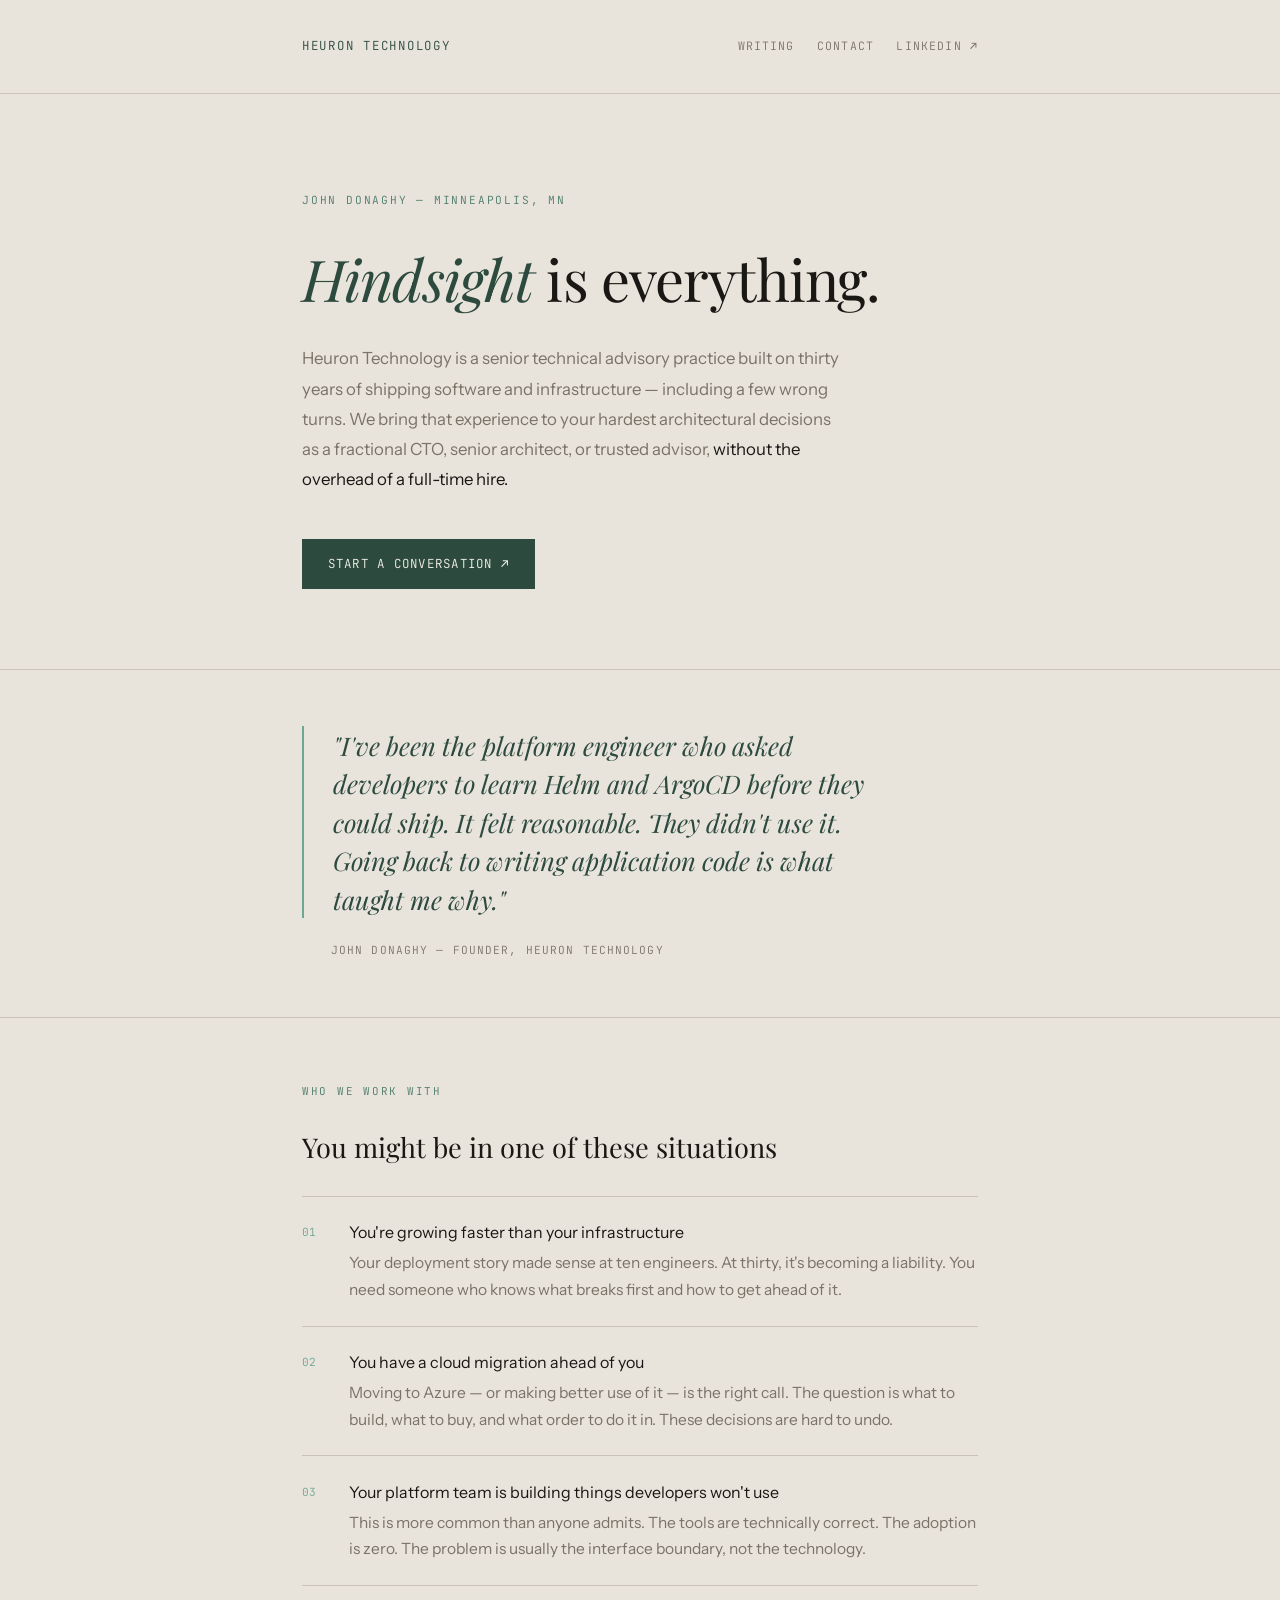
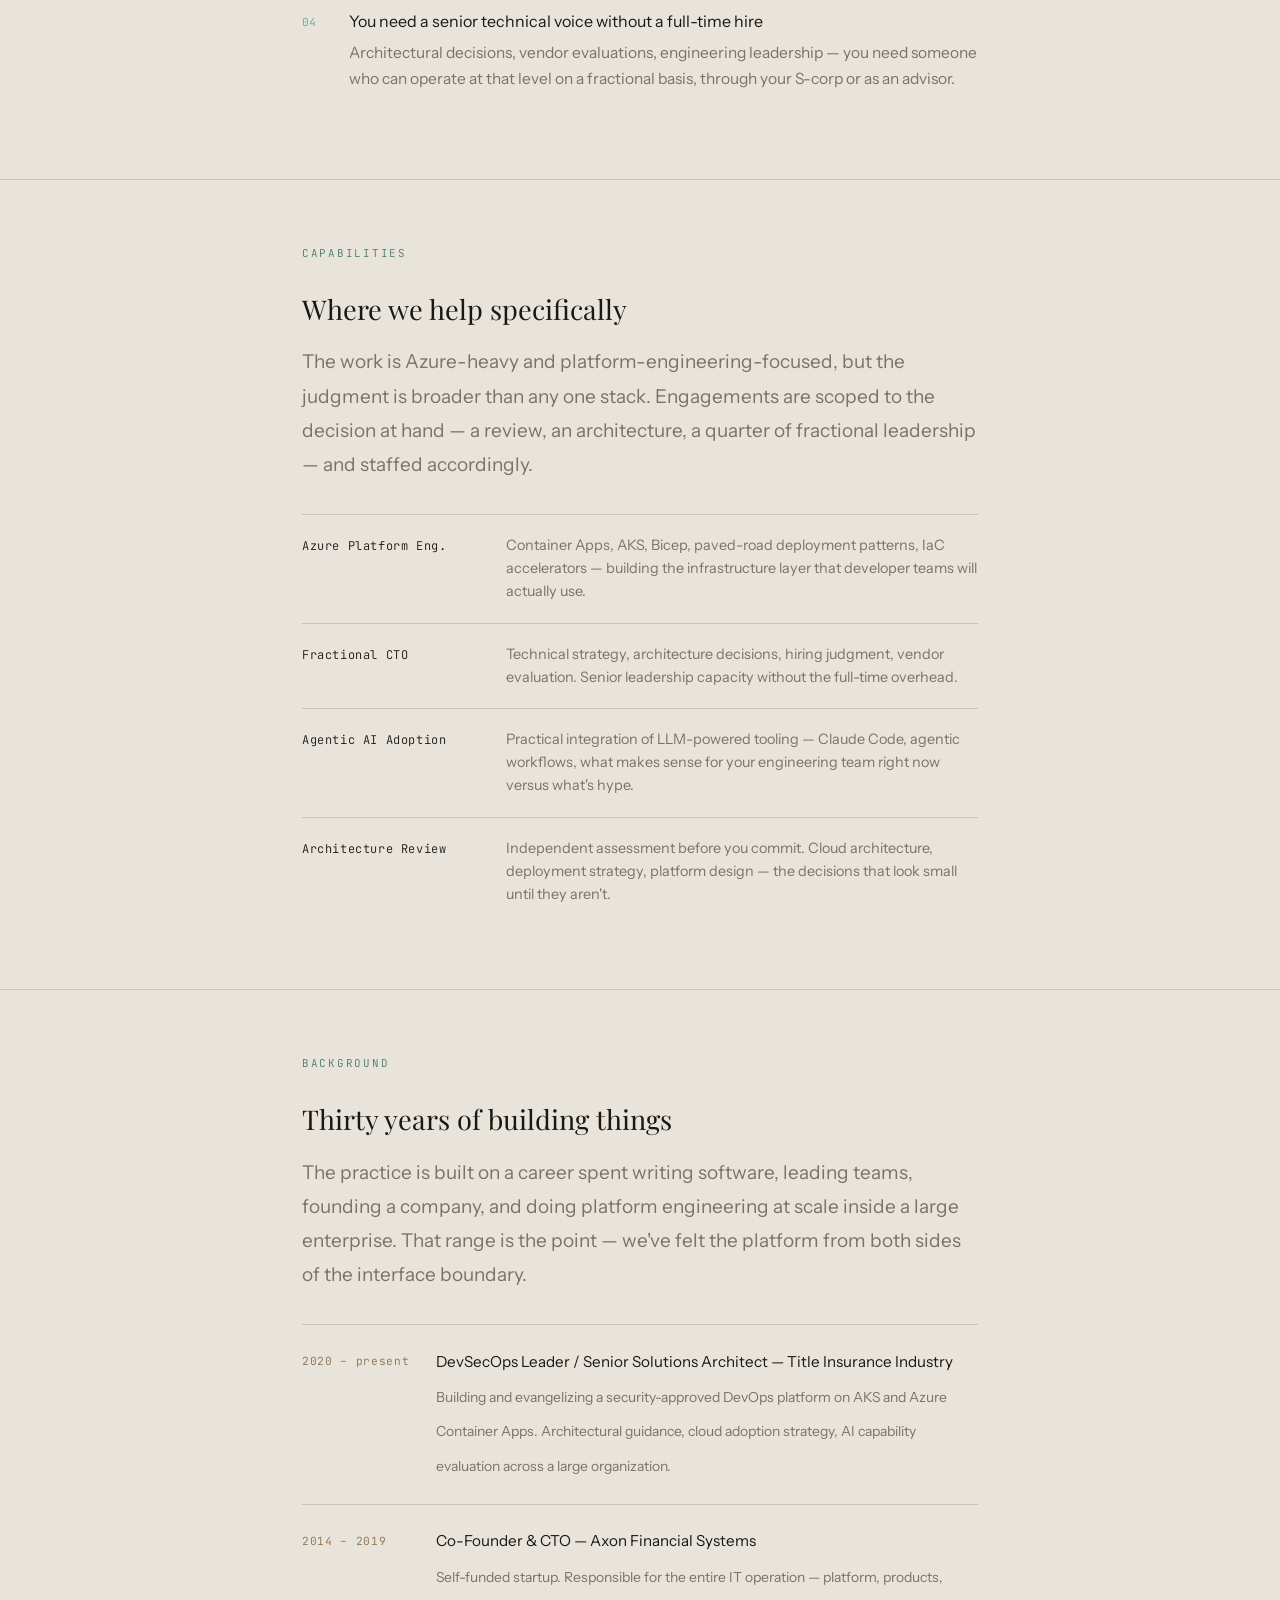
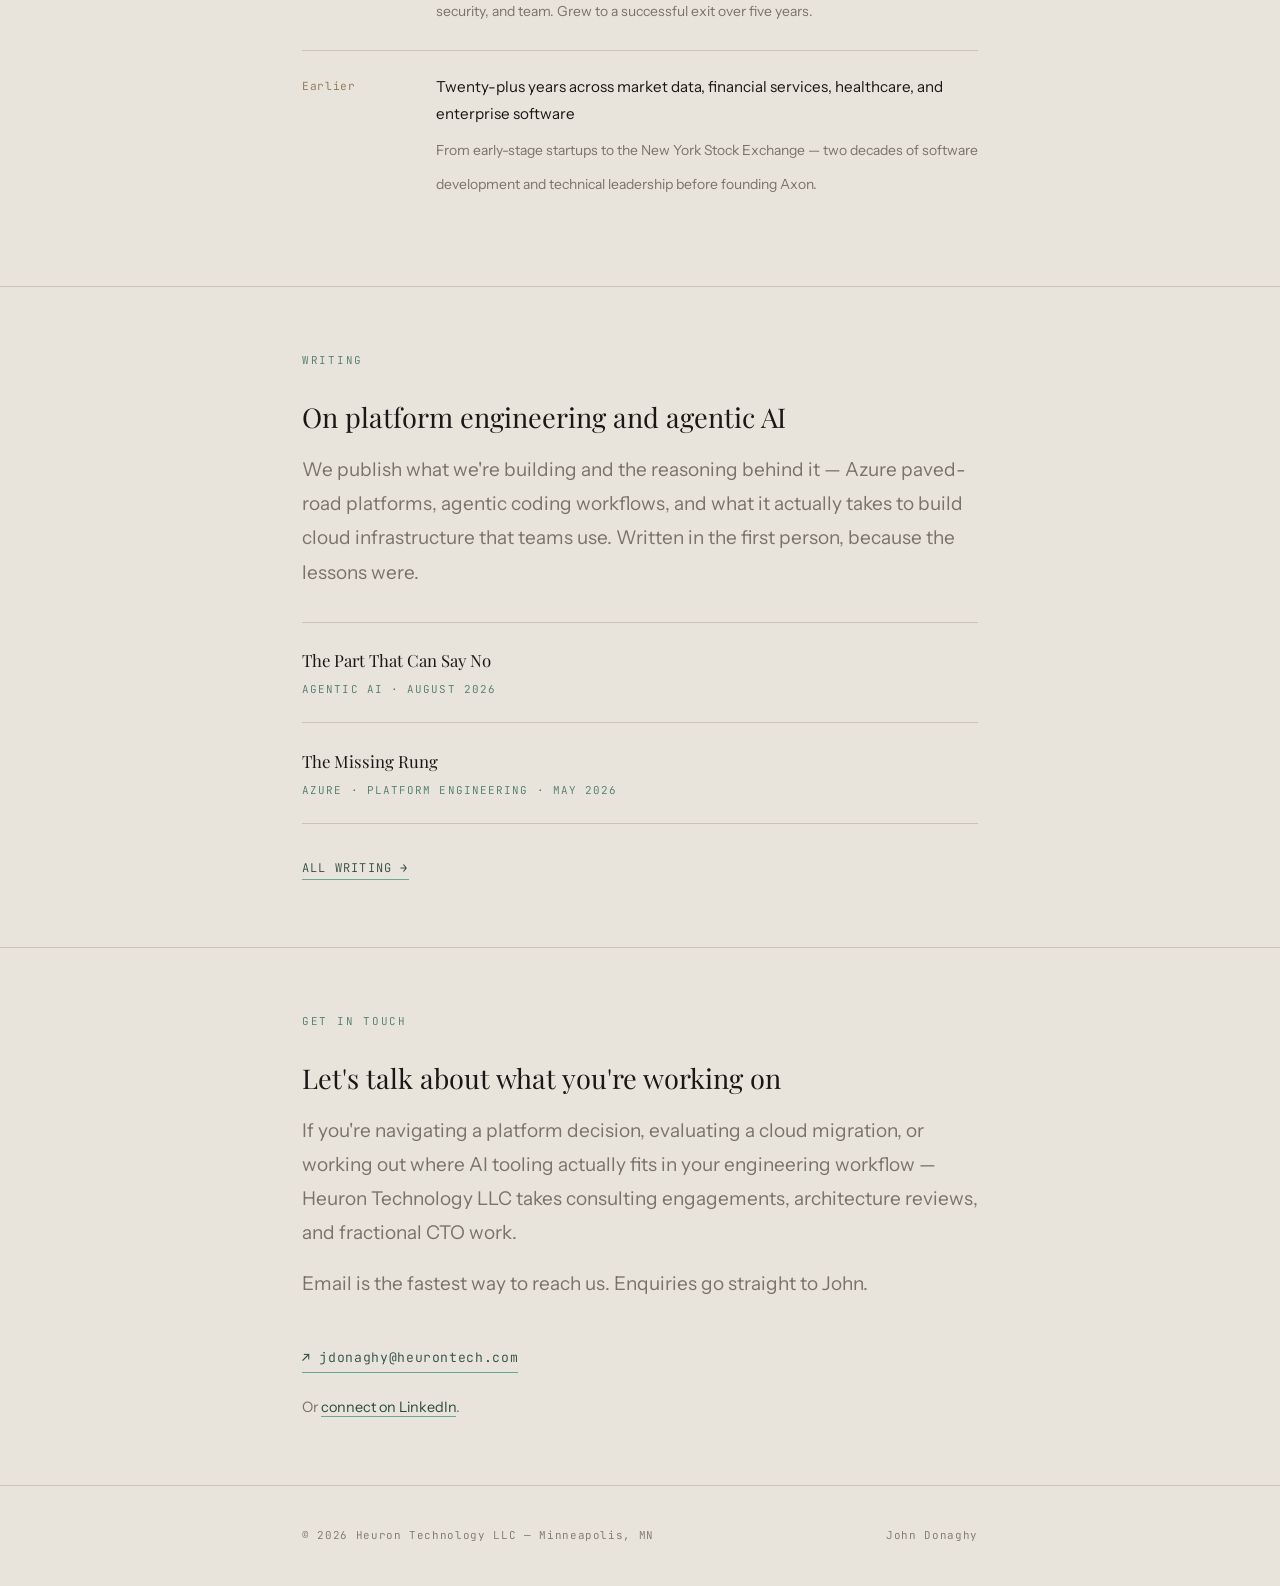
==== index.html @ e3e9dd26 "Add 'The Missing Rung' — local copy of the Techne post, canonical upstream Resolves the title confus" ====
<!DOCTYPE html>
<html lang="en">
<head>
  <meta charset="UTF-8" />
  <meta name="viewport" content="width=device-width, initial-scale=1.0" />
  <title>Heuron Technology — John Donaghy</title>
  <meta name="description" content="Senior technology advisor and fractional CTO for engineering organizations at inflection points. Azure, cloud platform engineering, agentic AI." />
  <link rel="preconnect" href="https://fonts.googleapis.com" />
  <link rel="preconnect" href="https://fonts.gstatic.com" crossorigin />
  <link href="https://fonts.googleapis.com/css2?family=Playfair+Display:ital,wght@0,400;0,500;1,400&family=Instrument+Sans:ital,wght@0,300;0,400;1,300&family=JetBrains+Mono:wght@300;400&display=swap" rel="stylesheet" />

  <style>
    *, *::before, *::after { box-sizing: border-box; margin: 0; padding: 0; }

    :root {
      --bg:         #e8e3db;
      --surface:    #dfd9d0;
      --border:     #c9c3b8;
      --text:       #1a1814;
      --muted:      #7a7368;
      --accent:     #2d4a3e;
      --accent-mid: #4a7a68;
      --accent-lit: #6ba892;
      --warm:       #8b6f4e;
    }

    html { scroll-behavior: smooth; }

    body {
      background: var(--bg);
      color: var(--text);
      font-family: 'Instrument Sans', sans-serif;
      font-weight: 300;
      font-size: 19px;
      line-height: 1.8;
      -webkit-font-smoothing: antialiased;
    }

    .container {
      max-width: 740px;
      margin: 0 auto;
      padding: 0 2rem;
    }

    /* ── Nav ── */
    nav {
      padding: 2.2rem 0;
      opacity: 0;
      animation: fade-in 0.5s ease forwards;
    }

    nav .container {
      display: flex;
      align-items: center;
      justify-content: space-between;
      gap: 1rem;
    }

    .wordmark {
      font-family: 'JetBrains Mono', monospace;
      font-weight: 300;
      font-size: 0.78rem;
      letter-spacing: 0.14em;
      text-transform: uppercase;
      color: var(--accent);
    }

    .nav-link {
      font-family: 'JetBrains Mono', monospace;
      font-size: 0.72rem;
      letter-spacing: 0.1em;
      text-transform: uppercase;
      color: var(--muted);
      text-decoration: none;
      transition: color 0.2s;
    }
    .nav-link:hover { color: var(--text); }

    /* ── Hero ── */
    .hero {
      padding: 6rem 0 5rem;
      border-top: 1px solid var(--border);
      opacity: 0;
      animation: fade-in 0.6s 0.1s ease forwards;
    }

    .hero-eyebrow {
      font-family: 'JetBrains Mono', monospace;
      font-size: 0.7rem;
      letter-spacing: 0.16em;
      text-transform: uppercase;
      color: var(--accent-mid);
      margin-bottom: 2.2rem;
    }

    h1 {
      font-family: 'Playfair Display', serif;
      font-size: clamp(2.4rem, 5.5vw, 3.6rem);
      font-weight: 400;
      line-height: 1.15;
      letter-spacing: -0.015em;
      color: var(--text);
      margin-bottom: 2rem;
      max-width: 620px;
    }

    h1 em {
      font-style: italic;
      color: var(--accent);
    }

    .hero-body {
      font-size: 1.05rem;
      color: var(--muted);
      max-width: 540px;
      line-height: 1.8;
      margin-bottom: 2.8rem;
    }

    .hero-body strong {
      color: var(--text);
      font-weight: 400;
    }

    .cta-link {
      display: inline-flex;
      align-items: center;
      gap: 0.5rem;
      background: var(--accent);
      color: #f5f2ed;
      text-decoration: none;
      font-family: 'JetBrains Mono', monospace;
      font-size: 0.78rem;
      letter-spacing: 0.1em;
      text-transform: uppercase;
      padding: 0.85rem 1.6rem;
      transition: background 0.2s;
    }
    .cta-link:hover { background: var(--accent-mid); }

    /* ── Pull quote ── */
    .pull-quote {
      margin: 0;
      padding: 3.5rem 0;
      border-top: 1px solid var(--border);
      border-bottom: 1px solid var(--border);
      opacity: 0;
      animation: fade-in 0.6s 0.25s ease forwards;
    }

    .pull-quote blockquote {
      font-family: 'Playfair Display', serif;
      font-style: italic;
      font-size: clamp(1.2rem, 2.8vw, 1.6rem);
      line-height: 1.5;
      color: var(--accent);
      max-width: 600px;
      position: relative;
      padding-left: 1.8rem;
      border-left: 2px solid var(--accent-lit);
    }

    .quote-cite {
      font-family: 'JetBrains Mono', monospace;
      font-size: 0.7rem;
      letter-spacing: 0.1em;
      text-transform: uppercase;
      color: var(--muted);
      margin-top: 1.4rem;
      padding-left: 1.8rem;
    }

    /* ── Sections ── */
    section {
      padding: 4rem 0;
      border-bottom: 1px solid var(--border);
      opacity: 0;
      animation: fade-in 0.6s ease forwards;
    }

    section:nth-of-type(1) { animation-delay: 0.35s; }
    section:nth-of-type(2) { animation-delay: 0.5s; }
    section:nth-of-type(3) { animation-delay: 0.65s; }
    section:nth-of-type(4) { animation-delay: 0.8s; }

    .section-label {
      font-family: 'JetBrains Mono', monospace;
      font-size: 0.68rem;
      letter-spacing: 0.16em;
      text-transform: uppercase;
      color: var(--accent-mid);
      margin-bottom: 1.8rem;
    }

    h2 {
      font-family: 'Playfair Display', serif;
      font-size: 1.7rem;
      font-weight: 400;
      color: var(--text);
      margin-bottom: 1.2rem;
      line-height: 1.25;
    }

    p { color: var(--muted); margin-bottom: 1rem; }
    p:last-child { margin-bottom: 0; }
    p strong { color: var(--text); font-weight: 400; }

    /* ── Situations ── */
    .situations {
      margin-top: 2rem;
      display: flex;
      flex-direction: column;
    }

    .situation {
      display: grid;
      grid-template-columns: 28px 1fr;
      gap: 1.2rem;
      padding: 1.4rem 0;
      border-top: 1px solid var(--border);
      align-items: start;
    }

    .situation-num {
      font-family: 'JetBrains Mono', monospace;
      font-size: 0.7rem;
      color: var(--accent-lit);
      padding-top: 0.2rem;
    }

    .situation-text {
      font-size: 0.97rem;
      color: var(--muted);
      line-height: 1.7;
    }

    .situation-text strong {
      display: block;
      font-size: 1rem;
      font-weight: 400;
      color: var(--text);
      margin-bottom: 0.25rem;
    }

    /* ── Expertise ── */
    .expertise-list {
      margin-top: 2rem;
      display: flex;
      flex-direction: column;
    }

    .expertise-item {
      display: grid;
      grid-template-columns: 180px 1fr;
      gap: 1.5rem;
      padding: 1.2rem 0;
      border-top: 1px solid var(--border);
      align-items: baseline;
    }

    .expertise-name {
      font-family: 'JetBrains Mono', monospace;
      font-size: 0.75rem;
      letter-spacing: 0.05em;
      color: var(--text);
    }

    .expertise-desc {
      font-size: 0.9rem;
      color: var(--muted);
      line-height: 1.6;
    }

    /* ── Background ── */
    .timeline {
      margin-top: 2rem;
      display: flex;
      flex-direction: column;
    }

    .timeline-item {
      display: grid;
      grid-template-columns: 110px 1fr;
      gap: 1.5rem;
      padding: 1.4rem 0;
      border-top: 1px solid var(--border);
      align-items: start;
    }

    .timeline-year {
      font-family: 'JetBrains Mono', monospace;
      font-size: 0.7rem;
      letter-spacing: 0.06em;
      color: var(--warm);
      padding-top: 0.2rem;
    }

    .timeline-content strong {
      display: block;
      font-size: 0.95rem;
      font-weight: 400;
      color: var(--text);
      margin-bottom: 0.25rem;
    }

    .timeline-content span {
      font-size: 0.87rem;
      color: var(--muted);
      line-height: 1.6;
    }

    /* ── Writing ── */
    .writing-item {
      display: block;
      padding: 1.4rem 0;
      border-top: 1px solid var(--border);
      text-decoration: none;
      transition: opacity 0.2s;
    }
    .writing-item:last-child { border-bottom: 1px solid var(--border); }
    .writing-item:hover { opacity: 0.65; }

    .writing-title {
      font-family: 'Playfair Display', serif;
      font-size: 1.05rem;
      color: var(--text);
      margin-bottom: 0.3rem;
    }

    .writing-meta {
      font-family: 'JetBrains Mono', monospace;
      font-size: 0.68rem;
      letter-spacing: 0.1em;
      text-transform: uppercase;
      color: var(--accent-mid);
    }

    /* ── Contact ── */
    .contact-link {
      display: inline-flex;
      align-items: center;
      gap: 0.5rem;
      color: var(--accent);
      text-decoration: none;
      font-family: 'JetBrains Mono', monospace;
      font-size: 0.82rem;
      letter-spacing: 0.05em;
      border-bottom: 1px solid var(--accent-lit);
      padding-bottom: 0.15rem;
      margin-top: 1.8rem;
      transition: color 0.2s, border-color 0.2s;
    }
    .contact-link:hover { color: var(--text); border-color: var(--text); }

    /* ── Footer ── */
    footer {
      padding: 2.5rem 0;
      opacity: 0;
      animation: fade-in 0.6s 1s ease forwards;
    }

    footer .container {
      display: flex;
      justify-content: space-between;
      flex-wrap: wrap;
      gap: 0.5rem;
    }

    .footer-copy {
      font-family: 'JetBrains Mono', monospace;
      font-size: 0.68rem;
      letter-spacing: 0.06em;
      color: var(--muted);
    }

    /* ── Animation ── */
    @keyframes fade-in {
      from { opacity: 0; transform: translateY(12px); }
      to   { opacity: 1; transform: translateY(0); }
    }

    /* ── Responsive ── */
    @media (max-width: 560px) {
      .expertise-item { grid-template-columns: 1fr; gap: 0.4rem; }
      .timeline-item  { grid-template-columns: 1fr; gap: 0.3rem; }
      .situation      { grid-template-columns: 1fr; }
      .situation-num  { display: none; }
    }
  </style>
</head>
<body>

  <nav>
    <div class="container">
      <span class="wordmark">Heuron Technology</span>
      <span style="display:flex; gap:1.4rem;">
        <a class="nav-link" href="/blog/">Writing</a>
        <a class="nav-link" href="#contact">Contact</a>
        <a class="nav-link" href="https://www.linkedin.com/in/johnfdonaghy/" target="_blank" rel="noopener">LinkedIn ↗</a>
      </span>
    </div>
  </nav>

  <div class="hero">
    <div class="container">
      <p class="hero-eyebrow">John Donaghy — Minneapolis, MN</p>
      <h1><em>Hindsight</em> is everything.</h1>
      <p class="hero-body">Heuron Technology is a senior technical advisory practice built on thirty years of shipping software and infrastructure — including a few wrong turns. We bring that experience to your hardest architectural decisions as a fractional CTO, senior architect, or trusted advisor, <strong>without the overhead of a full-time hire.</strong></p>
      <a class="cta-link" href="mailto:jdonaghy@heurontech.com">Start a conversation ↗</a>
    </div>
  </div>

  <div class="pull-quote">
    <div class="container">
      <blockquote>
        "I've been the platform engineer who asked developers to learn Helm and ArgoCD before they could ship. It felt reasonable. They didn't use it. Going back to writing application code is what taught me why."
      </blockquote>
      <p class="quote-cite">John Donaghy — Founder, Heuron Technology</p>
    </div>
  </div>

  <section>
    <div class="container">
      <p class="section-label">Who we work with</p>
      <h2>You might be in one of these situations</h2>

      <div class="situations">
        <div class="situation">
          <span class="situation-num">01</span>
          <div class="situation-text">
            <strong>You're growing faster than your infrastructure</strong>
            Your deployment story made sense at ten engineers. At thirty, it's becoming a liability. You need someone who knows what breaks first and how to get ahead of it.
          </div>
        </div>
        <div class="situation">
          <span class="situation-num">02</span>
          <div class="situation-text">
            <strong>You have a cloud migration ahead of you</strong>
            Moving to Azure — or making better use of it — is the right call. The question is what to build, what to buy, and what order to do it in. These decisions are hard to undo.
          </div>
        </div>
        <div class="situation">
          <span class="situation-num">03</span>
          <div class="situation-text">
            <strong>Your platform team is building things developers won't use</strong>
            This is more common than anyone admits. The tools are technically correct. The adoption is zero. The problem is usually the interface boundary, not the technology.
          </div>
        </div>
        <div class="situation">
          <span class="situation-num">04</span>
          <div class="situation-text">
            <strong>You need a senior technical voice without a full-time hire</strong>
            Architectural decisions, vendor evaluations, engineering leadership — you need someone who can operate at that level on a fractional basis, through your S-corp or as an advisor.
          </div>
        </div>
      </div>
    </div>
  </section>

  <section>
    <div class="container">
      <p class="section-label">Capabilities</p>
      <h2>Where we help specifically</h2>
      <p>The work is Azure-heavy and platform-engineering-focused, but the judgment is broader than any one stack. Engagements are scoped to the decision at hand — a review, an architecture, a quarter of fractional leadership — and staffed accordingly.</p>

      <div class="expertise-list">
        <div class="expertise-item">
          <span class="expertise-name">Azure Platform Eng.</span>
          <span class="expertise-desc">Container Apps, AKS, Bicep, paved-road deployment patterns, IaC accelerators — building the infrastructure layer that developer teams will actually use.</span>
        </div>
        <div class="expertise-item">
          <span class="expertise-name">Fractional CTO</span>
          <span class="expertise-desc">Technical strategy, architecture decisions, hiring judgment, vendor evaluation. Senior leadership capacity without the full-time overhead.</span>
        </div>
        <div class="expertise-item">
          <span class="expertise-name">Agentic AI Adoption</span>
          <span class="expertise-desc">Practical integration of LLM-powered tooling — Claude Code, agentic workflows, what makes sense for your engineering team right now versus what's hype.</span>
        </div>
        <div class="expertise-item">
          <span class="expertise-name">Architecture Review</span>
          <span class="expertise-desc">Independent assessment before you commit. Cloud architecture, deployment strategy, platform design — the decisions that look small until they aren't.</span>
        </div>
      </div>
    </div>
  </section>

  <section>
    <div class="container">
      <p class="section-label">Background</p>
      <h2>Thirty years of building things</h2>
      <p>The practice is built on a career spent writing software, leading teams, founding a company, and doing platform engineering at scale inside a large enterprise. That range is the point — we've felt the platform from both sides of the interface boundary.</p>

      <div class="timeline">
        <div class="timeline-item">
          <span class="timeline-year">2020 – present</span>
          <div class="timeline-content">
            <strong>DevSecOps Leader / Senior Solutions Architect — Title Insurance Industry</strong>
            <span>Building and evangelizing a security-approved DevOps platform on AKS and Azure Container Apps. Architectural guidance, cloud adoption strategy, AI capability evaluation across a large organization.</span>
          </div>
        </div>
        <div class="timeline-item">
          <span class="timeline-year">2014 – 2019</span>
          <div class="timeline-content">
            <strong>Co-Founder &amp; CTO — Axon Financial Systems</strong>
            <span>Self-funded startup. Responsible for the entire IT operation — platform, products, security, and team. Grew to a successful exit over five years.</span>
          </div>
        </div>
        <div class="timeline-item">
          <span class="timeline-year">Earlier</span>
          <div class="timeline-content">
            <strong>Twenty-plus years across market data, financial services, healthcare, and enterprise software</strong>
            <span>From early-stage startups to the New York Stock Exchange — two decades of software development and technical leadership before founding Axon.</span>
          </div>
        </div>
      </div>
    </div>
  </section>

  <section>
    <div class="container">
      <p class="section-label">Writing</p>
      <h2>On platform engineering and agentic AI</h2>
      <p>We publish what we're building and the reasoning behind it — Azure paved-road platforms, agentic coding workflows, and what it actually takes to build cloud infrastructure that teams use. Written in the first person, because the lessons were.</p>

      <div style="margin-top: 2rem;">
        <a class="writing-item" href="/blog/the-part-that-can-say-no/">
          <div class="writing-title">The Part That Can Say No</div>
          <div class="writing-meta">Agentic AI · August 2026</div>
        </a>
        <a class="writing-item" href="/blog/the-missing-rung/">
          <div class="writing-title">The Missing Rung</div>
          <div class="writing-meta">Azure · Platform Engineering · May 2026</div>
        </a>
      </div>
      <p style="margin-top: 1.6rem;"><a href="/blog/" style="font-family: 'JetBrains Mono', monospace; font-size: 0.75rem; letter-spacing: 0.1em; text-transform: uppercase; color: var(--accent); text-decoration: none; border-bottom: 1px solid var(--accent-lit); padding-bottom: 0.15rem;">All writing →</a></p>
    </div>
  </section>

  <section id="contact">
    <div class="container">
      <p class="section-label">Get in touch</p>
      <h2>Let's talk about what you're working on</h2>
      <p>If you're navigating a platform decision, evaluating a cloud migration, or working out where AI tooling actually fits in your engineering workflow — Heuron Technology LLC takes consulting engagements, architecture reviews, and fractional CTO work.</p>
      <p>Email is the fastest way to reach us. Enquiries go straight to John.</p>
      <a class="contact-link" href="mailto:jdonaghy@heurontech.com">↗ jdonaghy@heurontech.com</a>
      <p style="margin-top: 1.4rem; font-size: 0.9rem;">Or <a href="https://www.linkedin.com/in/johnfdonaghy/" target="_blank" rel="noopener" style="color: var(--accent); text-decoration: none; border-bottom: 1px solid var(--accent-lit);">connect on LinkedIn</a>.</p>
    </div>
  </section>

  <footer>
    <div class="container">
      <span class="footer-copy">© 2026 Heuron Technology LLC — Minneapolis, MN</span>
      <span class="footer-copy">John Donaghy</span>
    </div>
  </footer>

</body>
</html>
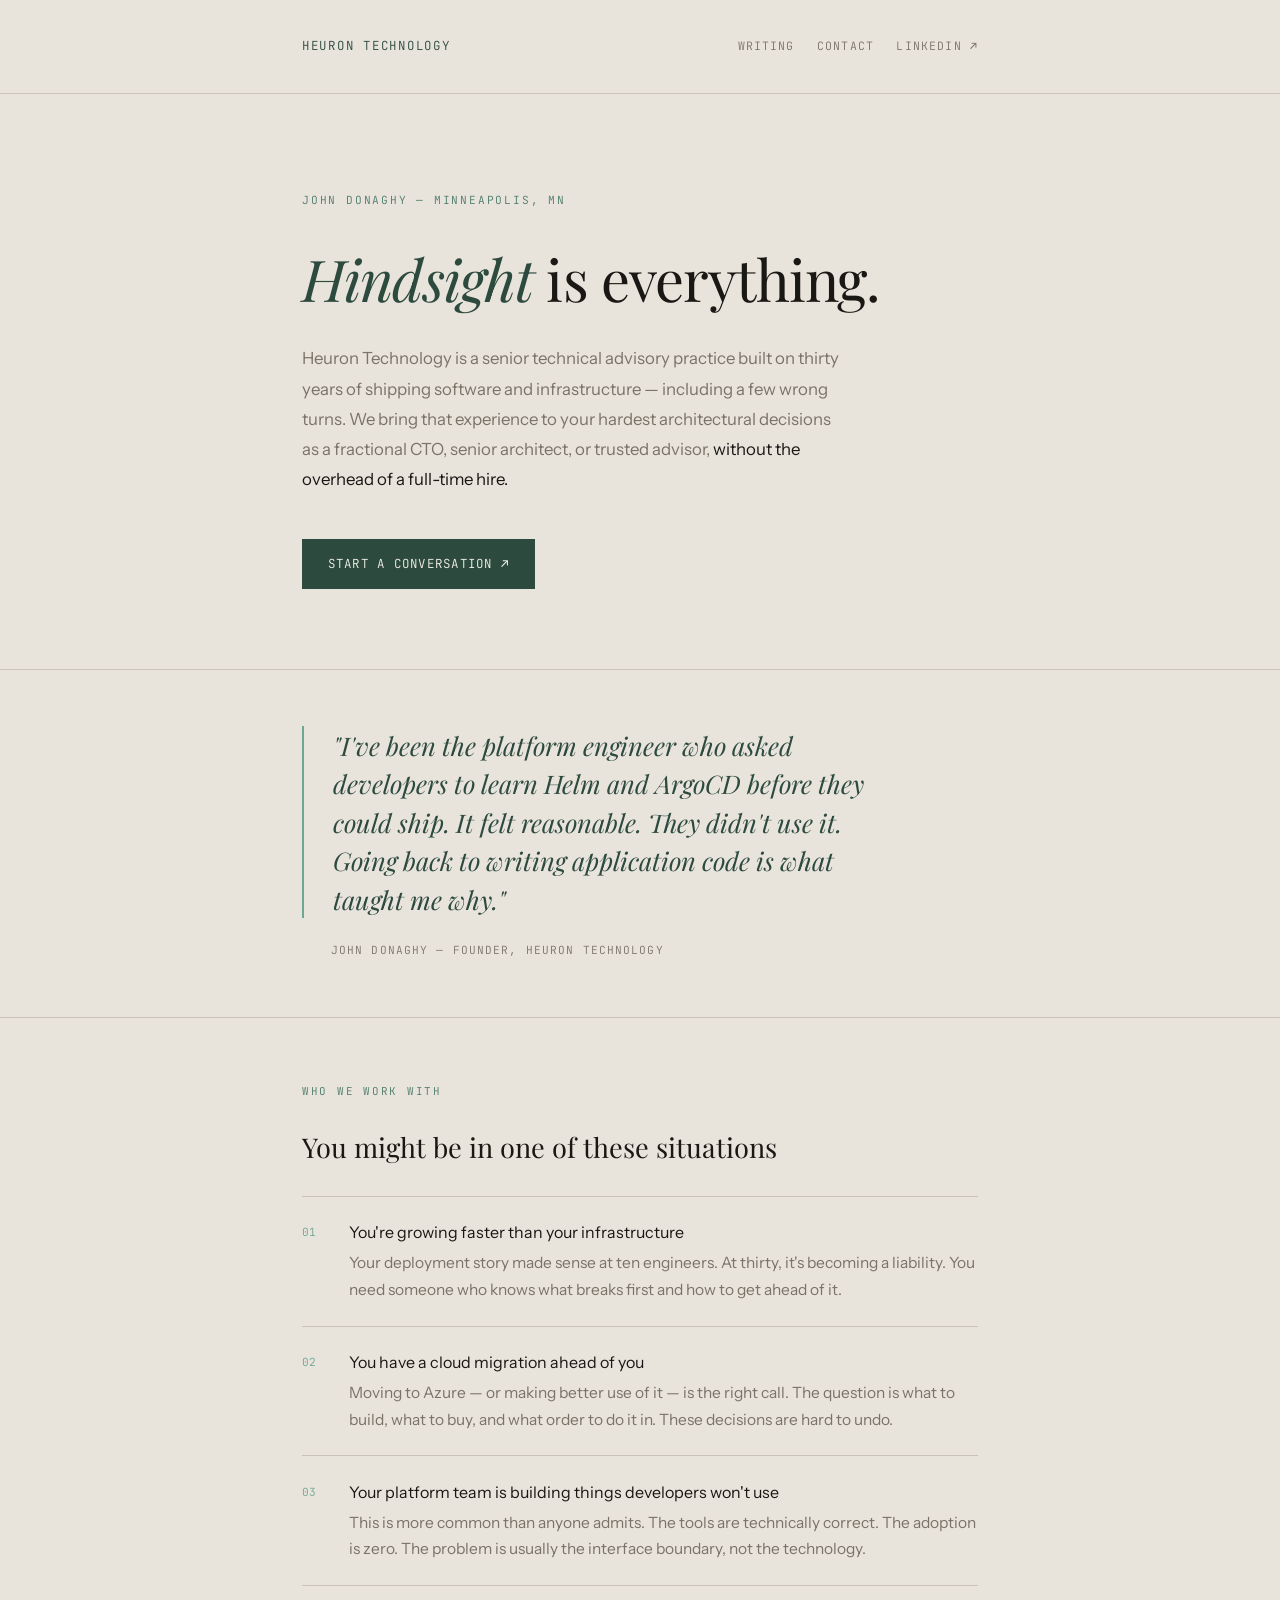
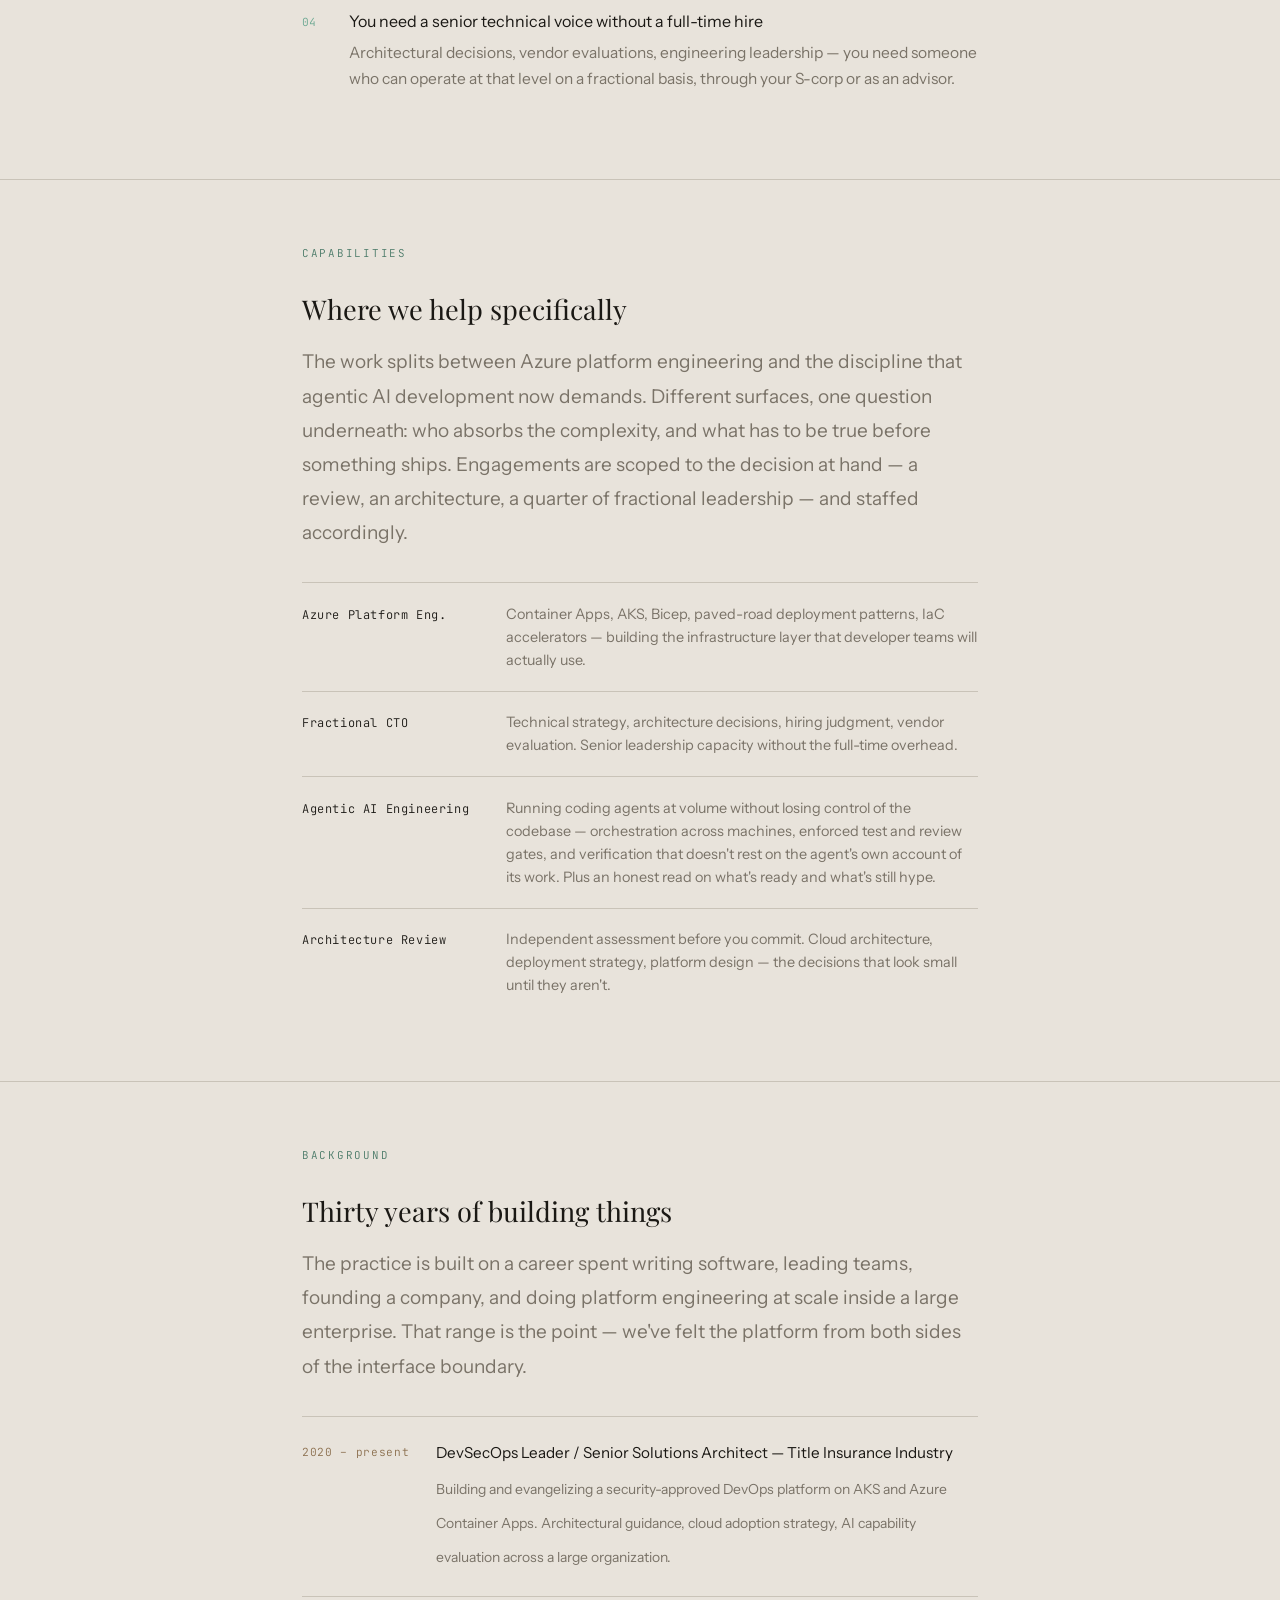
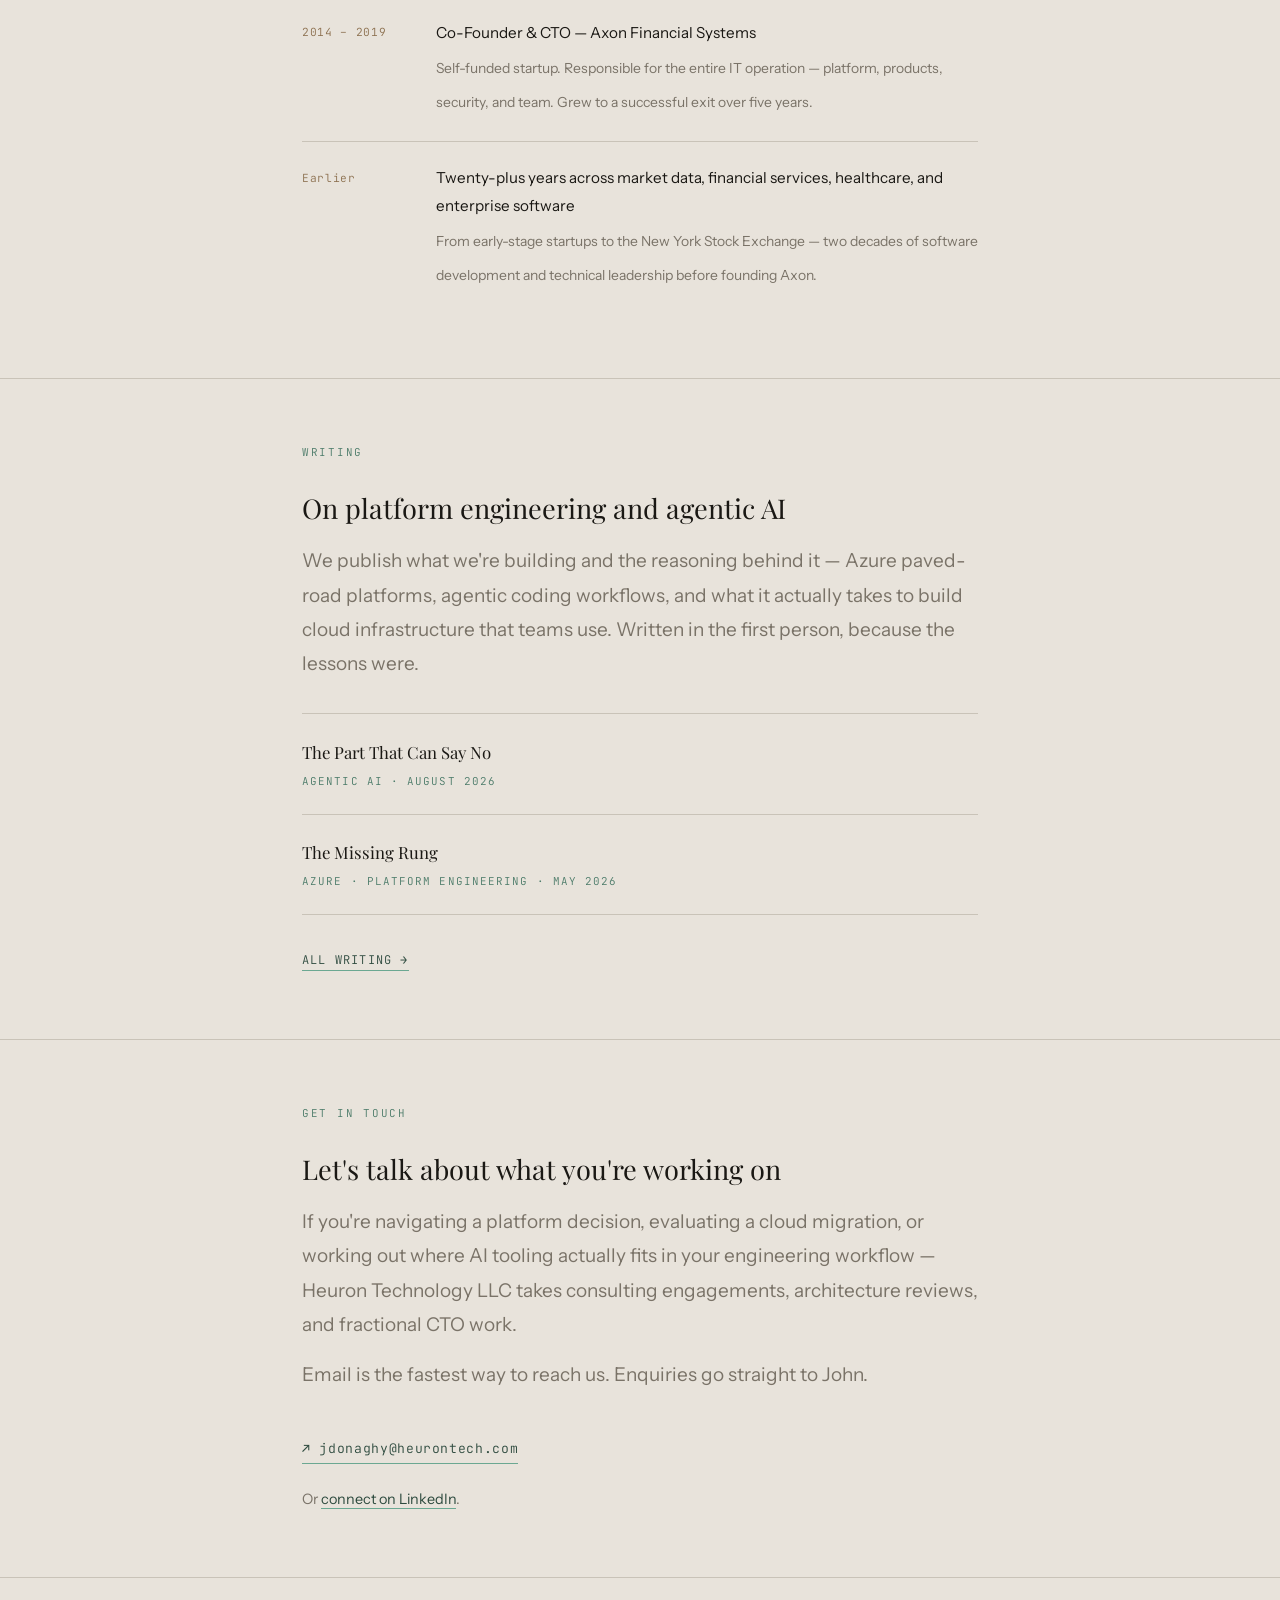
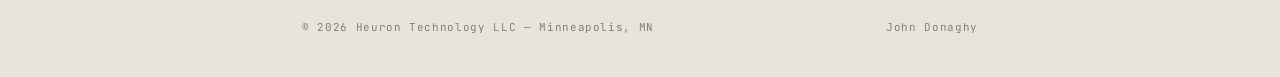
==== commit b8f65cf9: "Reposition capabilities: name the agentic-AI half of the practice 'Azure-heavy and platform-engineer" ====
--- a/index.html
+++ b/index.html
@@ -461,7 +461,7 @@
     <div class="container">
       <p class="section-label">Capabilities</p>
       <h2>Where we help specifically</h2>
-      <p>The work is Azure-heavy and platform-engineering-focused, but the judgment is broader than any one stack. Engagements are scoped to the decision at hand — a review, an architecture, a quarter of fractional leadership — and staffed accordingly.</p>
+      <p>The work splits between Azure platform engineering and the discipline that agentic AI development now demands. Different surfaces, one question underneath: who absorbs the complexity, and what has to be true before something ships. Engagements are scoped to the decision at hand — a review, an architecture, a quarter of fractional leadership — and staffed accordingly.</p>
 
       <div class="expertise-list">
         <div class="expertise-item">
@@ -473,8 +473,8 @@
           <span class="expertise-desc">Technical strategy, architecture decisions, hiring judgment, vendor evaluation. Senior leadership capacity without the full-time overhead.</span>
         </div>
         <div class="expertise-item">
-          <span class="expertise-name">Agentic AI Adoption</span>
-          <span class="expertise-desc">Practical integration of LLM-powered tooling — Claude Code, agentic workflows, what makes sense for your engineering team right now versus what's hype.</span>
+          <span class="expertise-name">Agentic AI Engineering</span>
+          <span class="expertise-desc">Running coding agents at volume without losing control of the codebase — orchestration across machines, enforced test and review gates, and verification that doesn't rest on the agent's own account of its work. Plus an honest read on what's ready and what's still hype.</span>
         </div>
         <div class="expertise-item">
           <span class="expertise-name">Architecture Review</span>
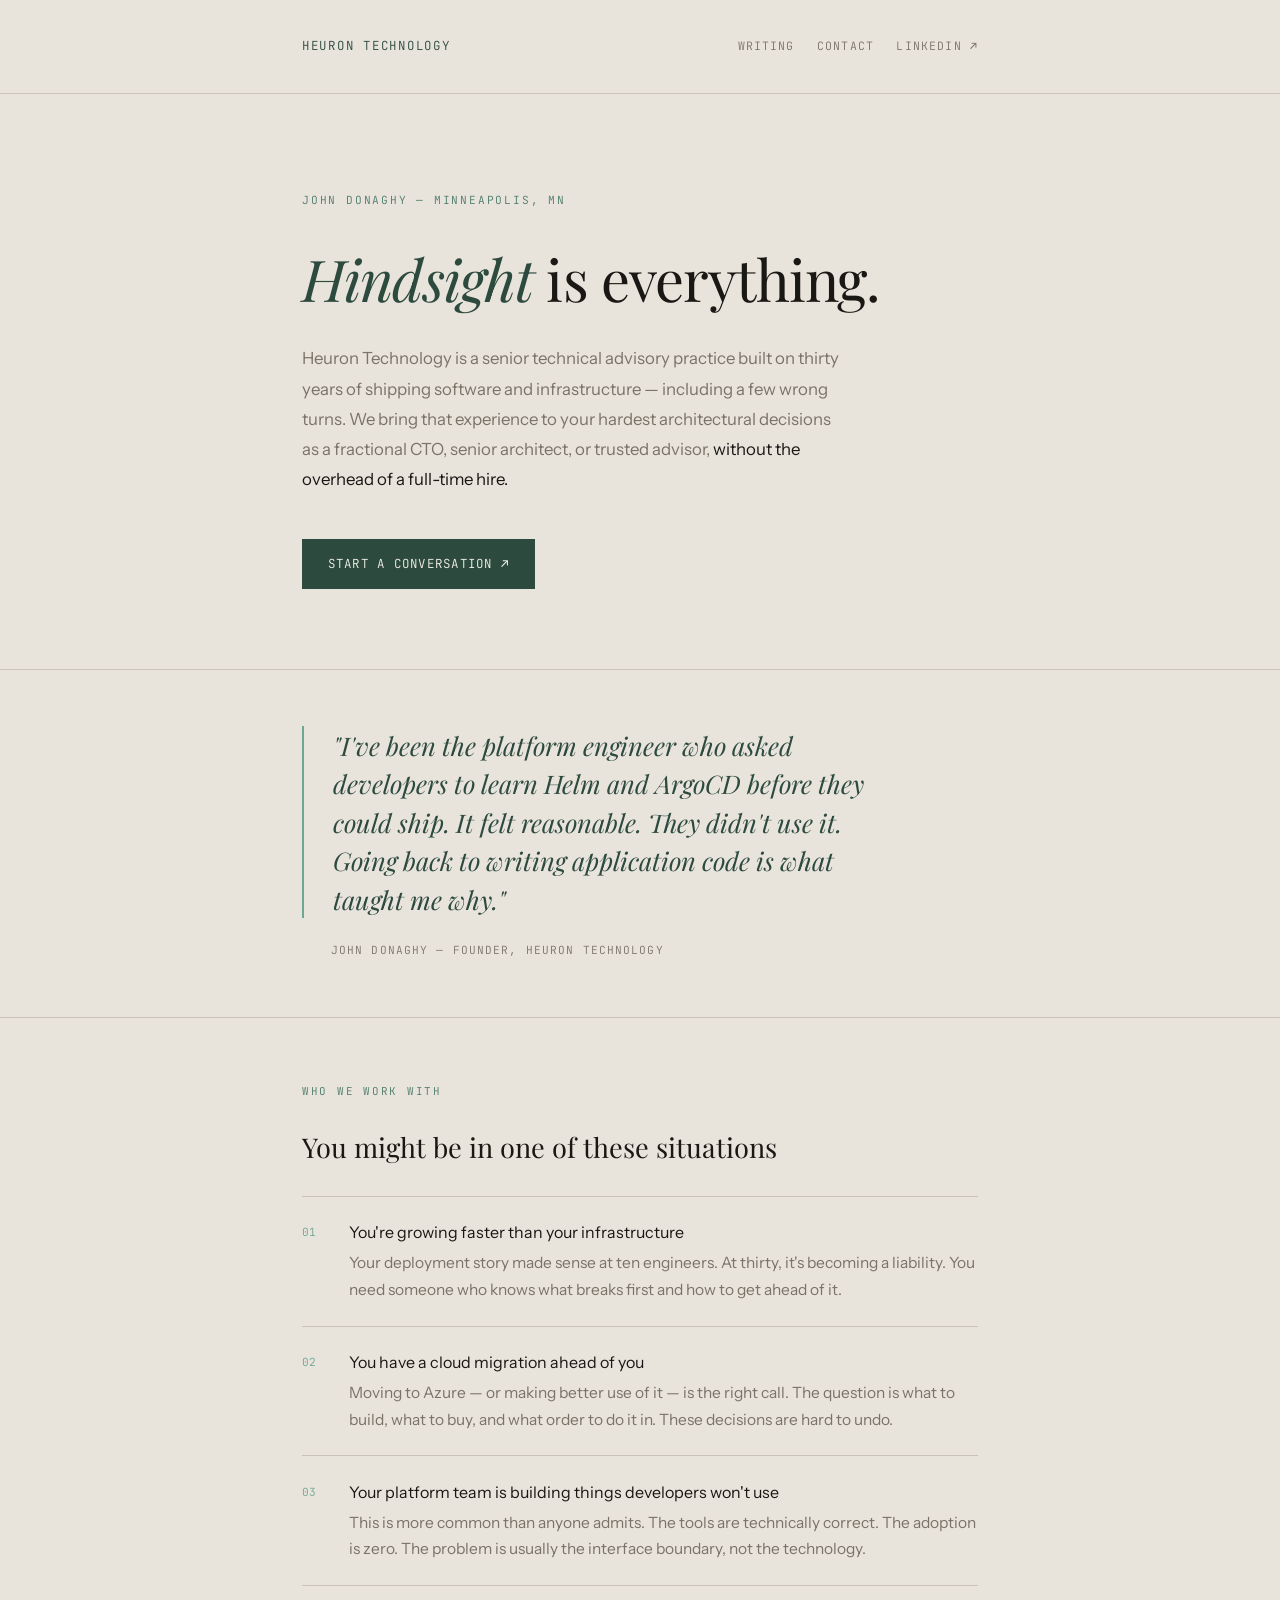
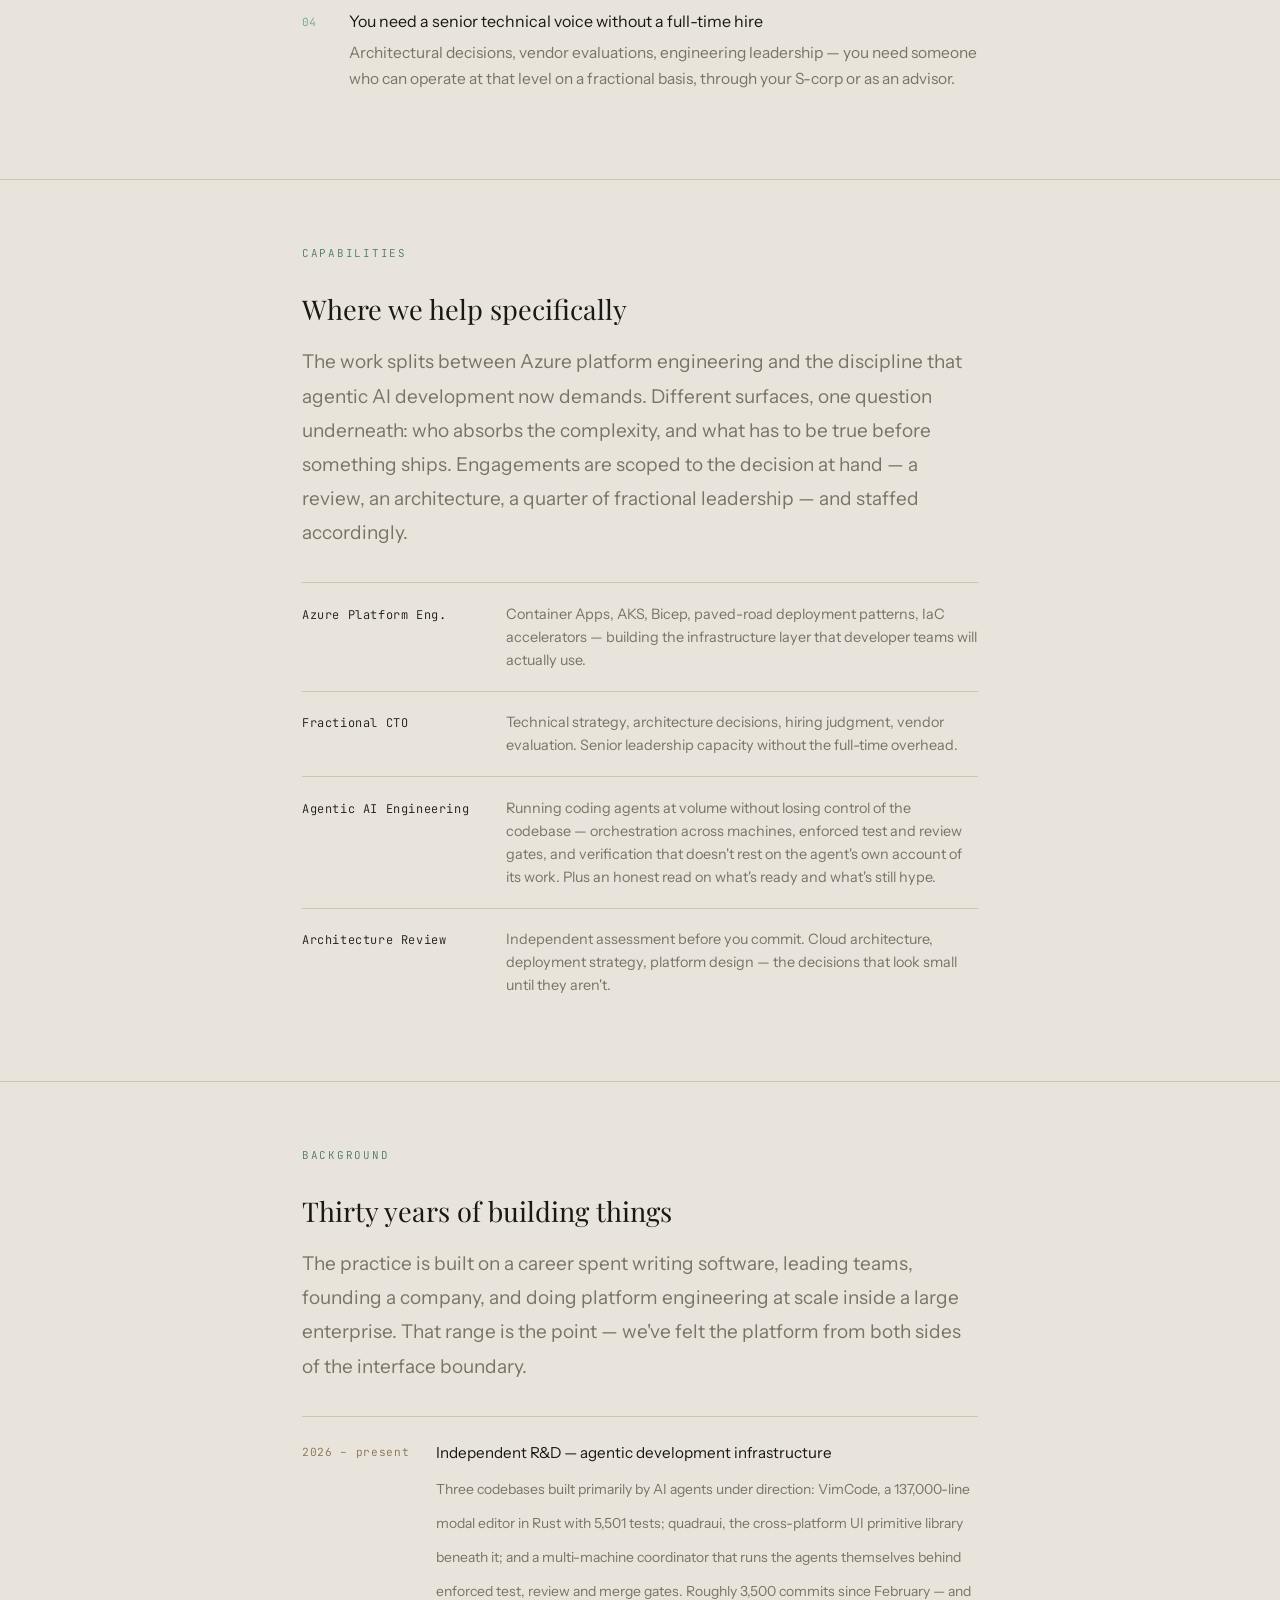
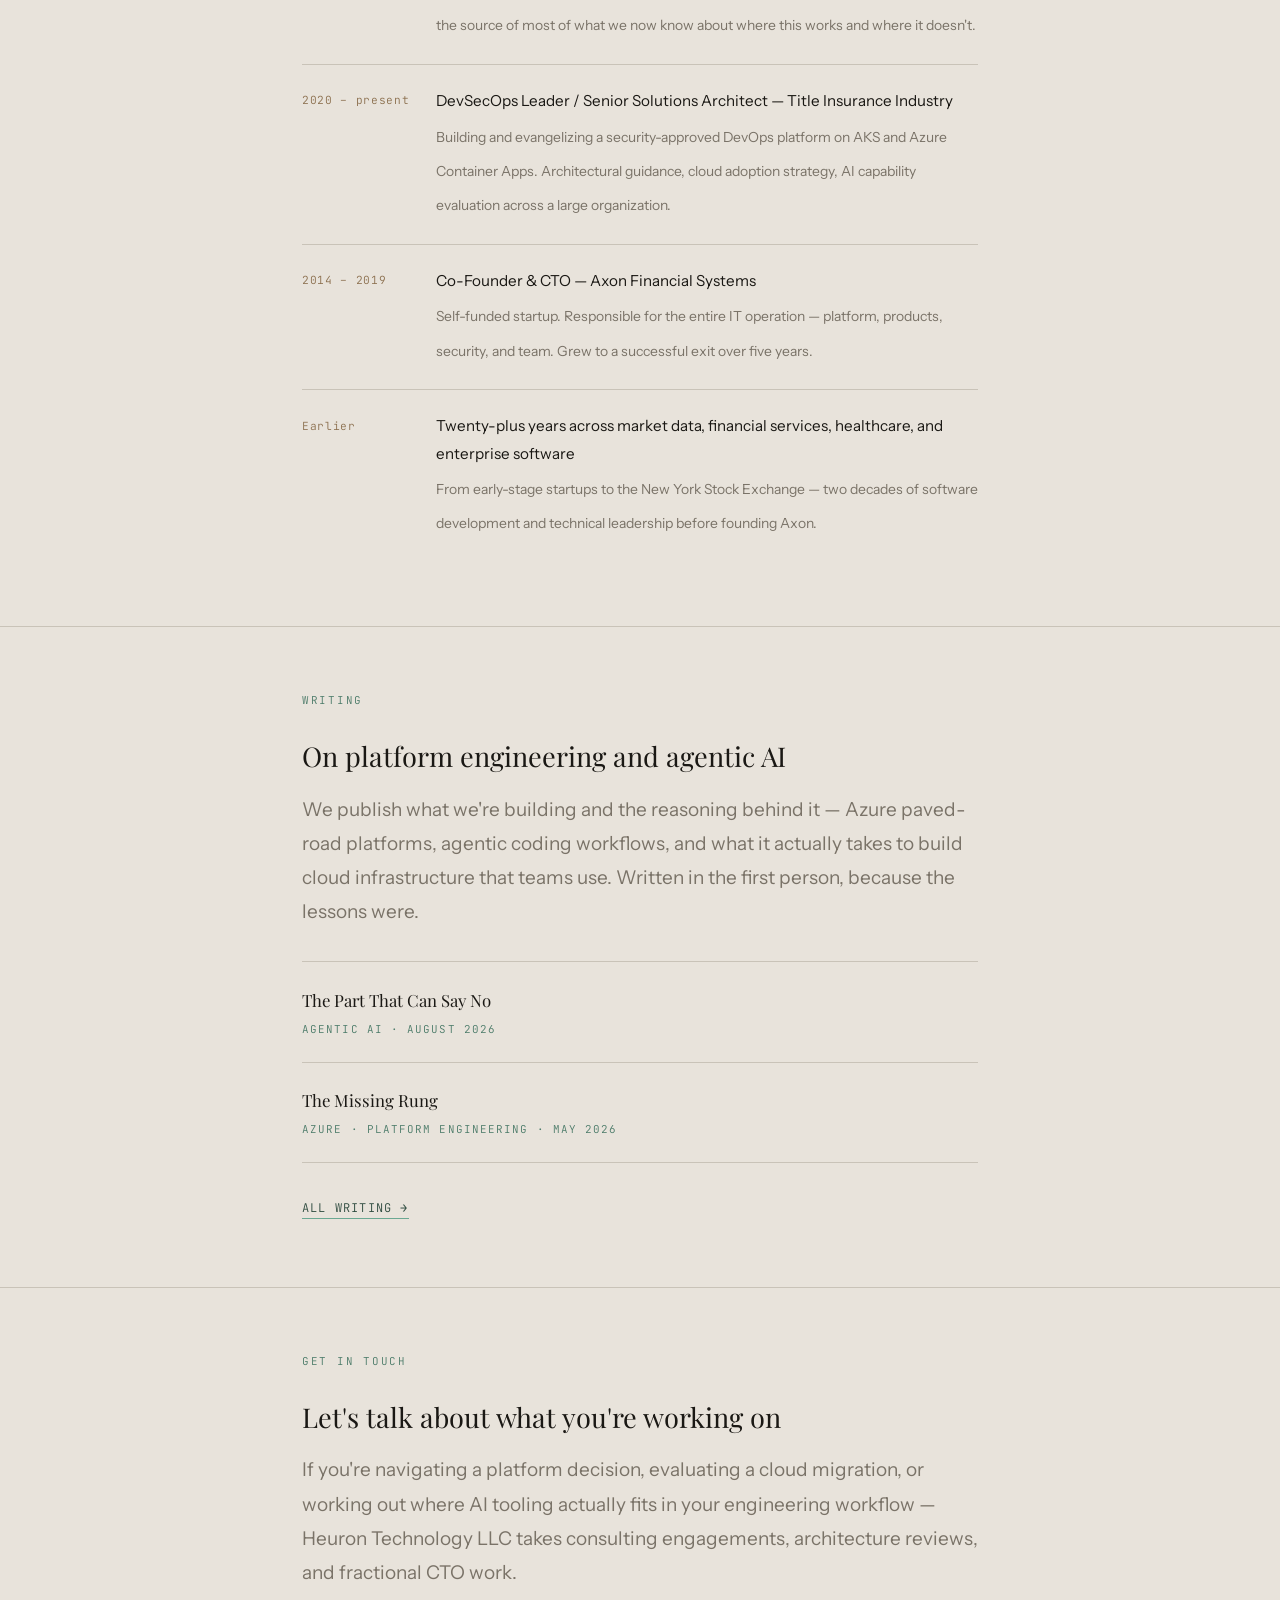
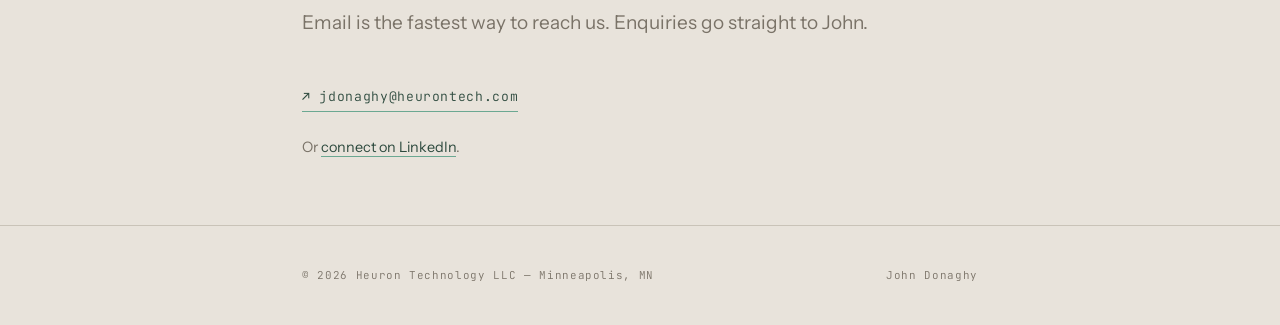
==== commit d82be8ae: "Background: add the 2026 agentic R&D entry Nothing in the timeline reflected the work the essay desc" ====
--- a/index.html
+++ b/index.html
@@ -491,6 +491,13 @@
       <p>The practice is built on a career spent writing software, leading teams, founding a company, and doing platform engineering at scale inside a large enterprise. That range is the point — we've felt the platform from both sides of the interface boundary.</p>
 
       <div class="timeline">
+        <div class="timeline-item">
+          <span class="timeline-year">2026 – present</span>
+          <div class="timeline-content">
+            <strong>Independent R&amp;D — agentic development infrastructure</strong>
+            <span>Three codebases built primarily by AI agents under direction: VimCode, a 137,000-line modal editor in Rust with 5,501 tests; quadraui, the cross-platform UI primitive library beneath it; and a multi-machine coordinator that runs the agents themselves behind enforced test, review and merge gates. Roughly 3,500 commits since February — and the source of most of what we now know about where this works and where it doesn't.</span>
+          </div>
+        </div>
         <div class="timeline-item">
           <span class="timeline-year">2020 – present</span>
           <div class="timeline-content">
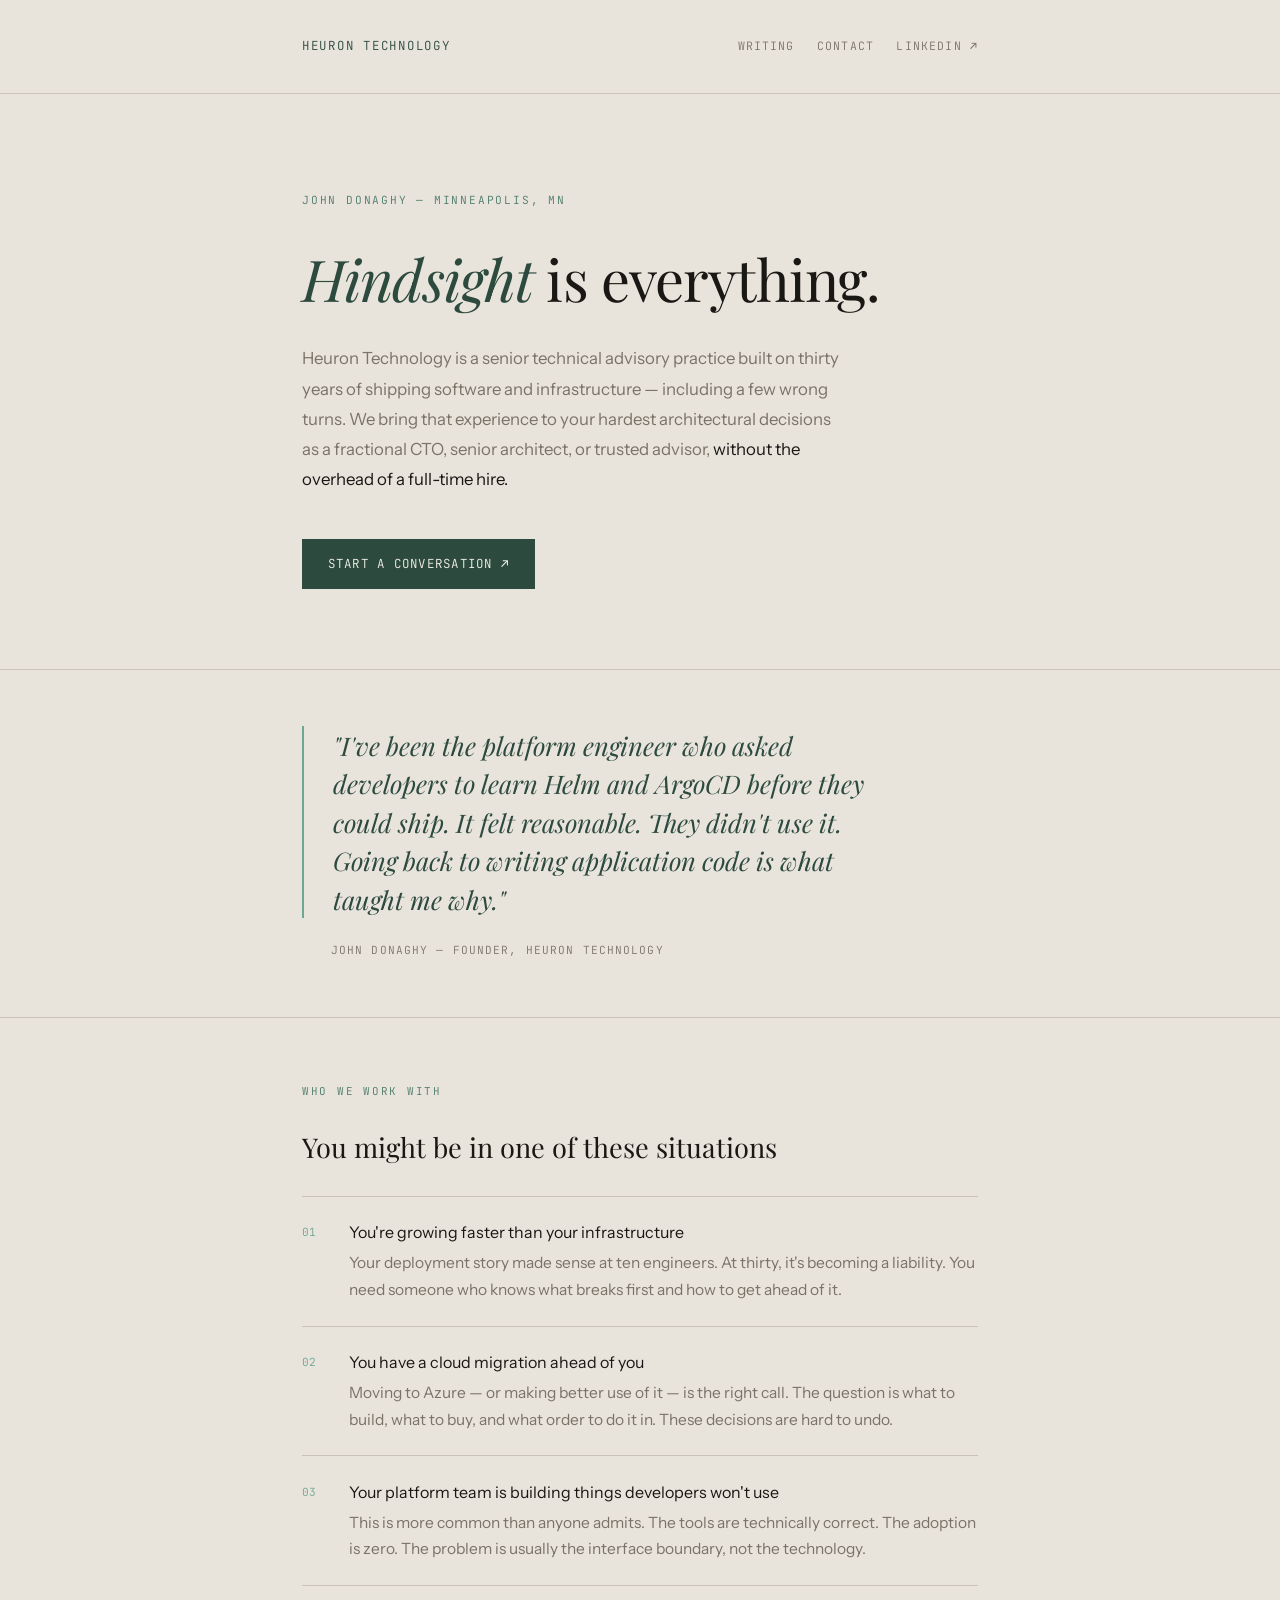
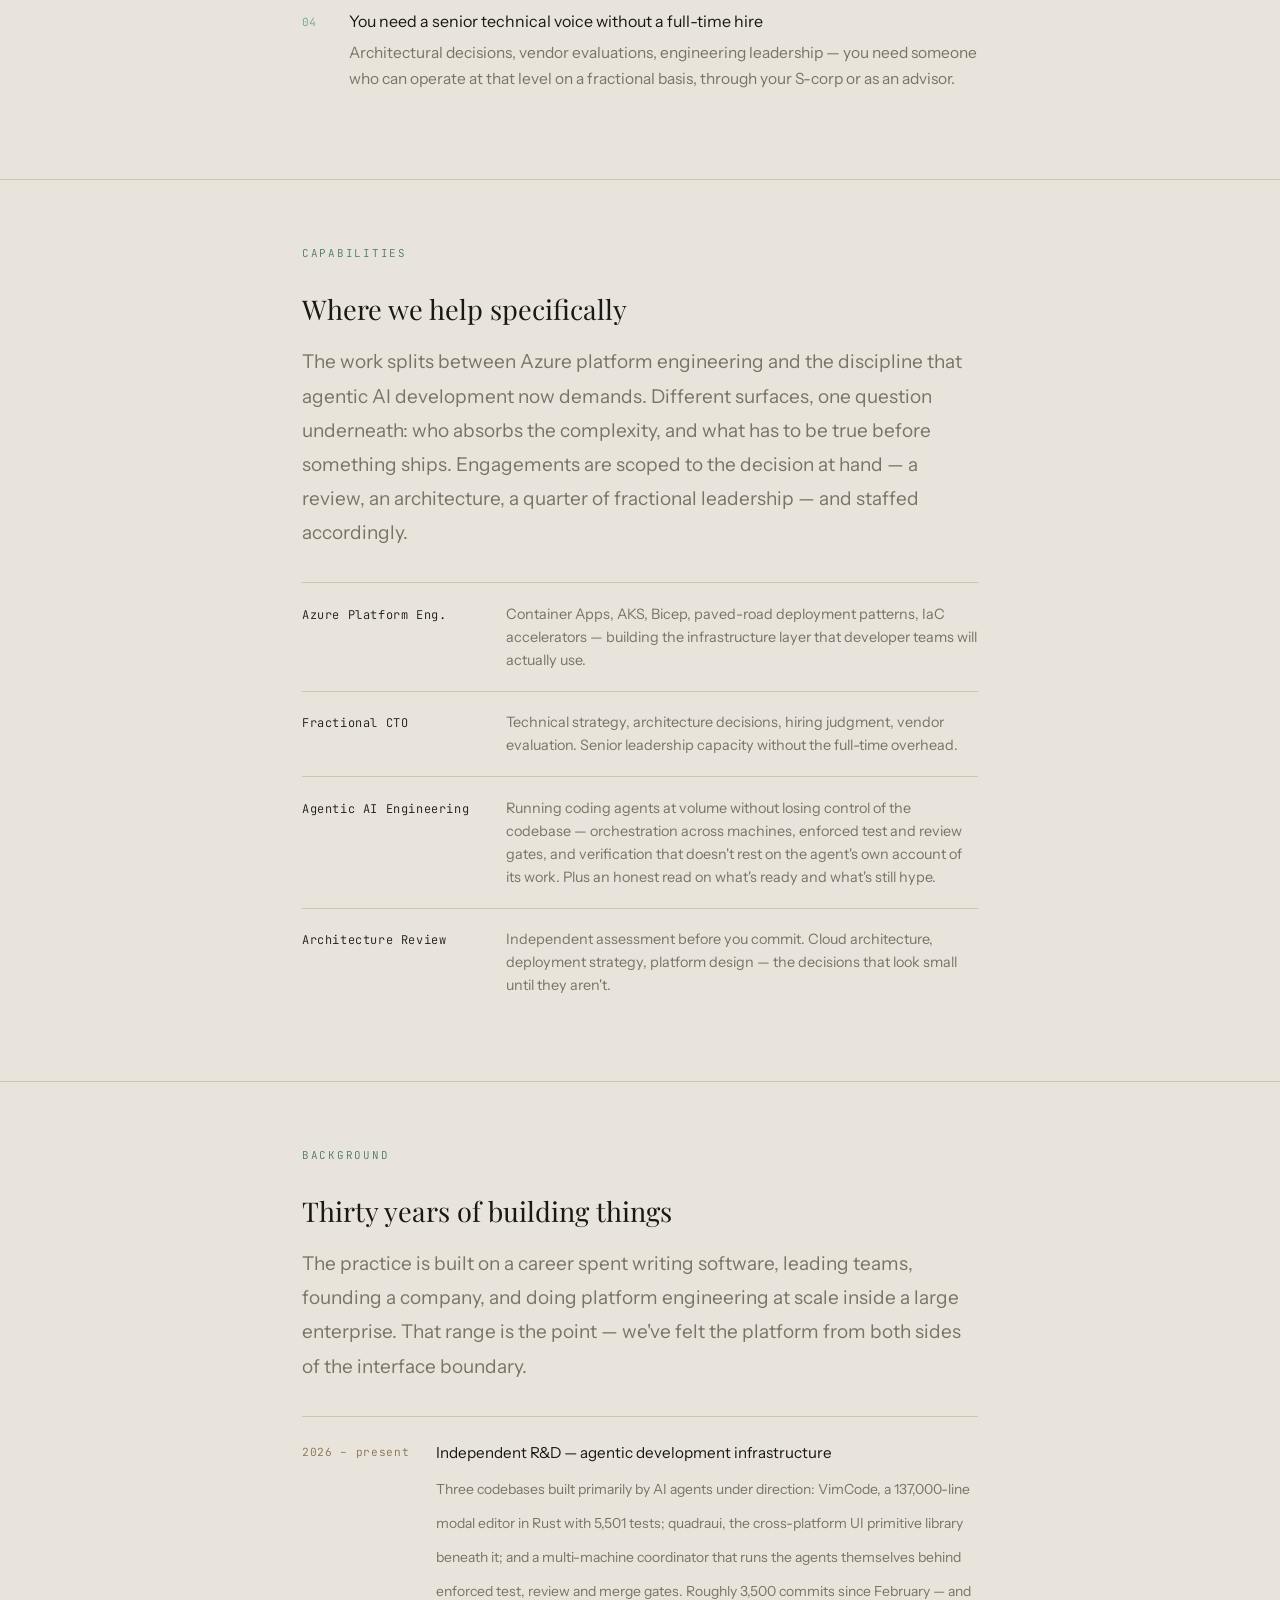
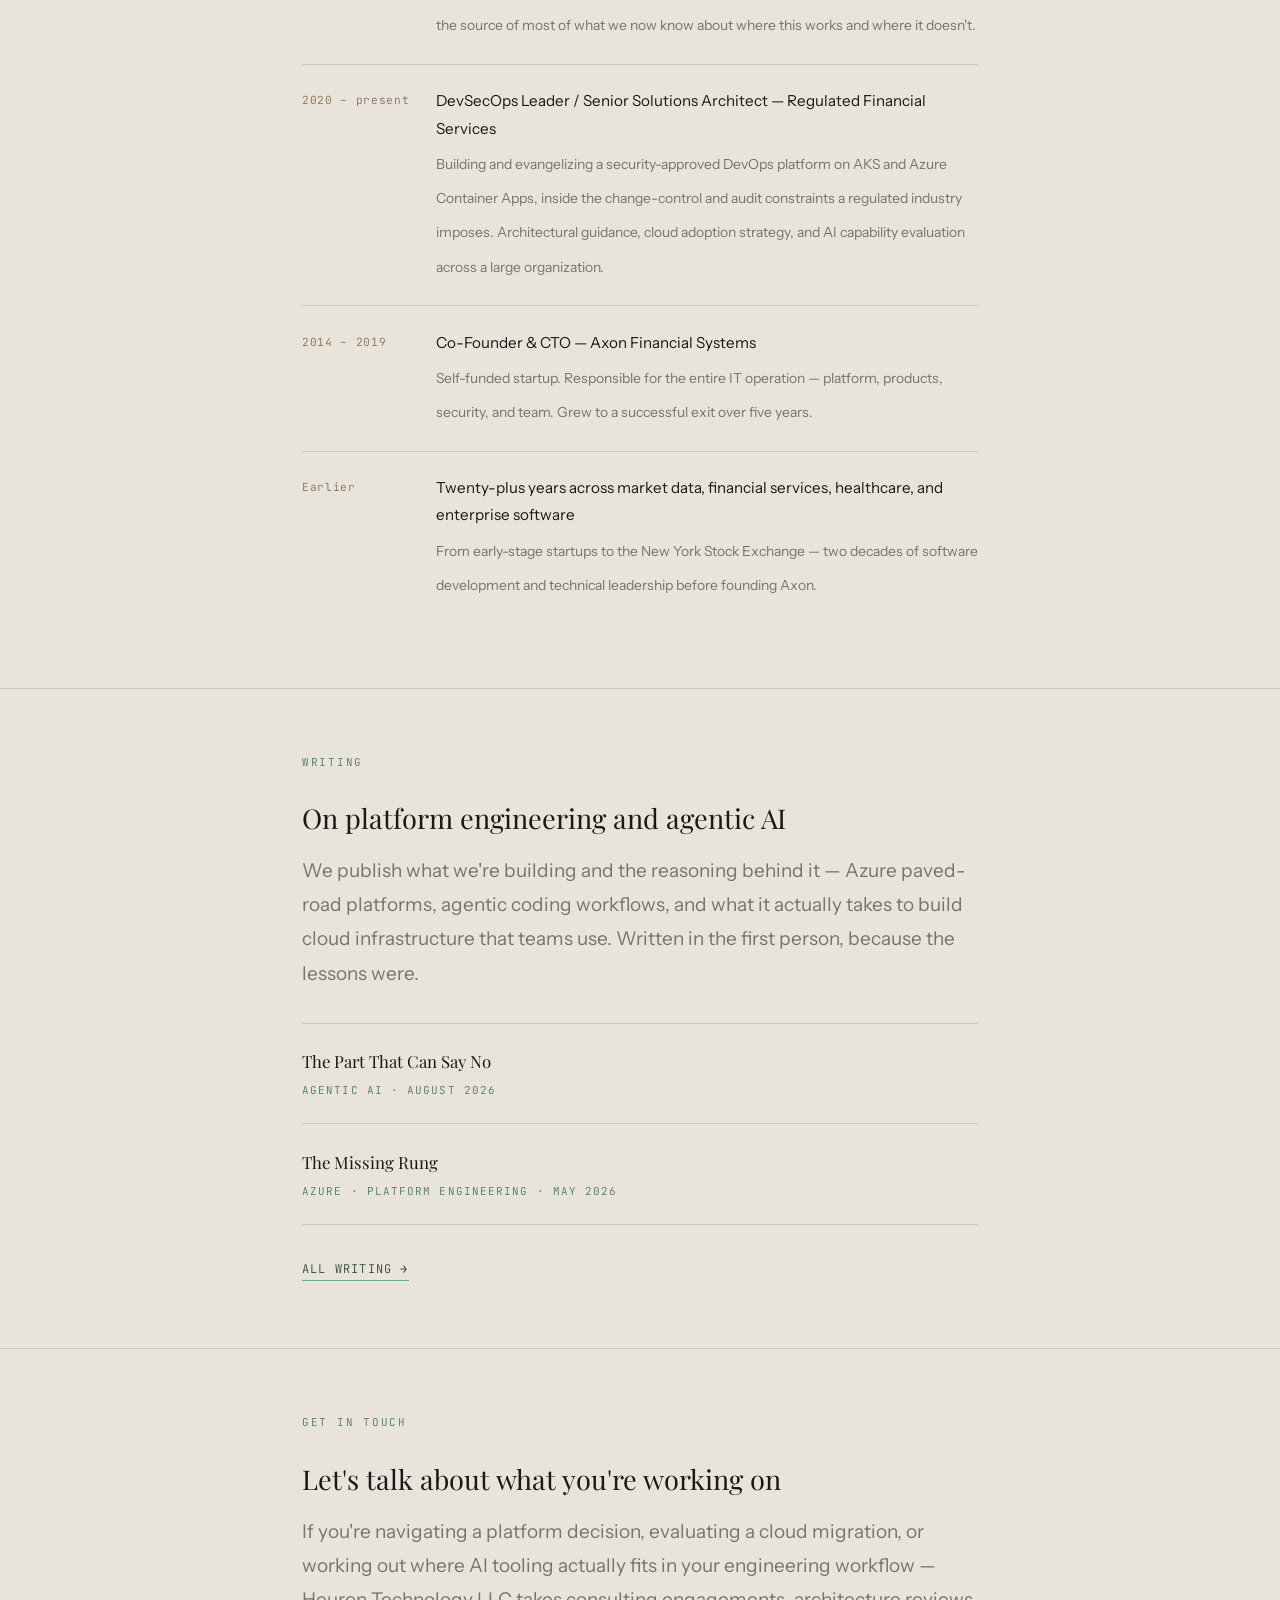
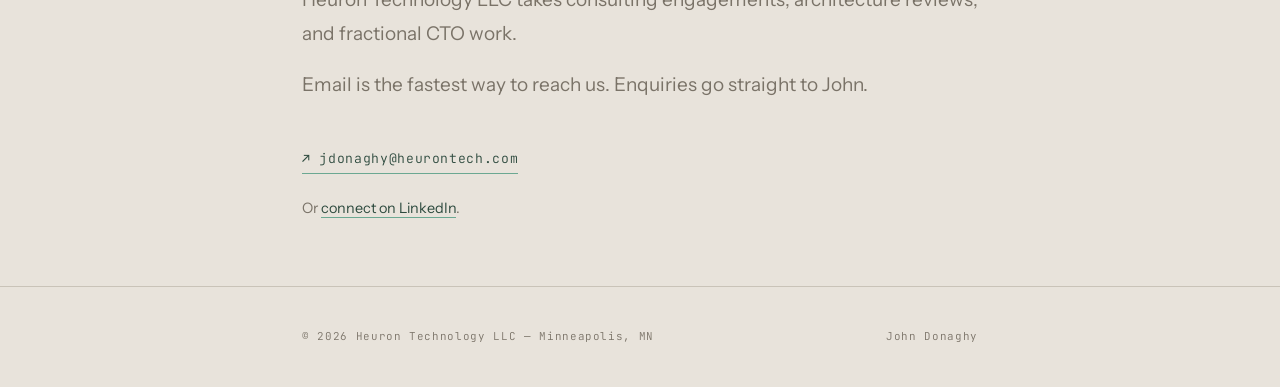
==== commit 9874717e: "Background: genericize the vertical to the constraint 'Title Insurance Industry' names a vertical pr" ====
--- a/index.html
+++ b/index.html
@@ -501,8 +501,8 @@
         <div class="timeline-item">
           <span class="timeline-year">2020 – present</span>
           <div class="timeline-content">
-            <strong>DevSecOps Leader / Senior Solutions Architect — Title Insurance Industry</strong>
-            <span>Building and evangelizing a security-approved DevOps platform on AKS and Azure Container Apps. Architectural guidance, cloud adoption strategy, AI capability evaluation across a large organization.</span>
+            <strong>DevSecOps Leader / Senior Solutions Architect — Regulated Financial Services</strong>
+            <span>Building and evangelizing a security-approved DevOps platform on AKS and Azure Container Apps, inside the change-control and audit constraints a regulated industry imposes. Architectural guidance, cloud adoption strategy, and AI capability evaluation across a large organization.</span>
           </div>
         </div>
         <div class="timeline-item">
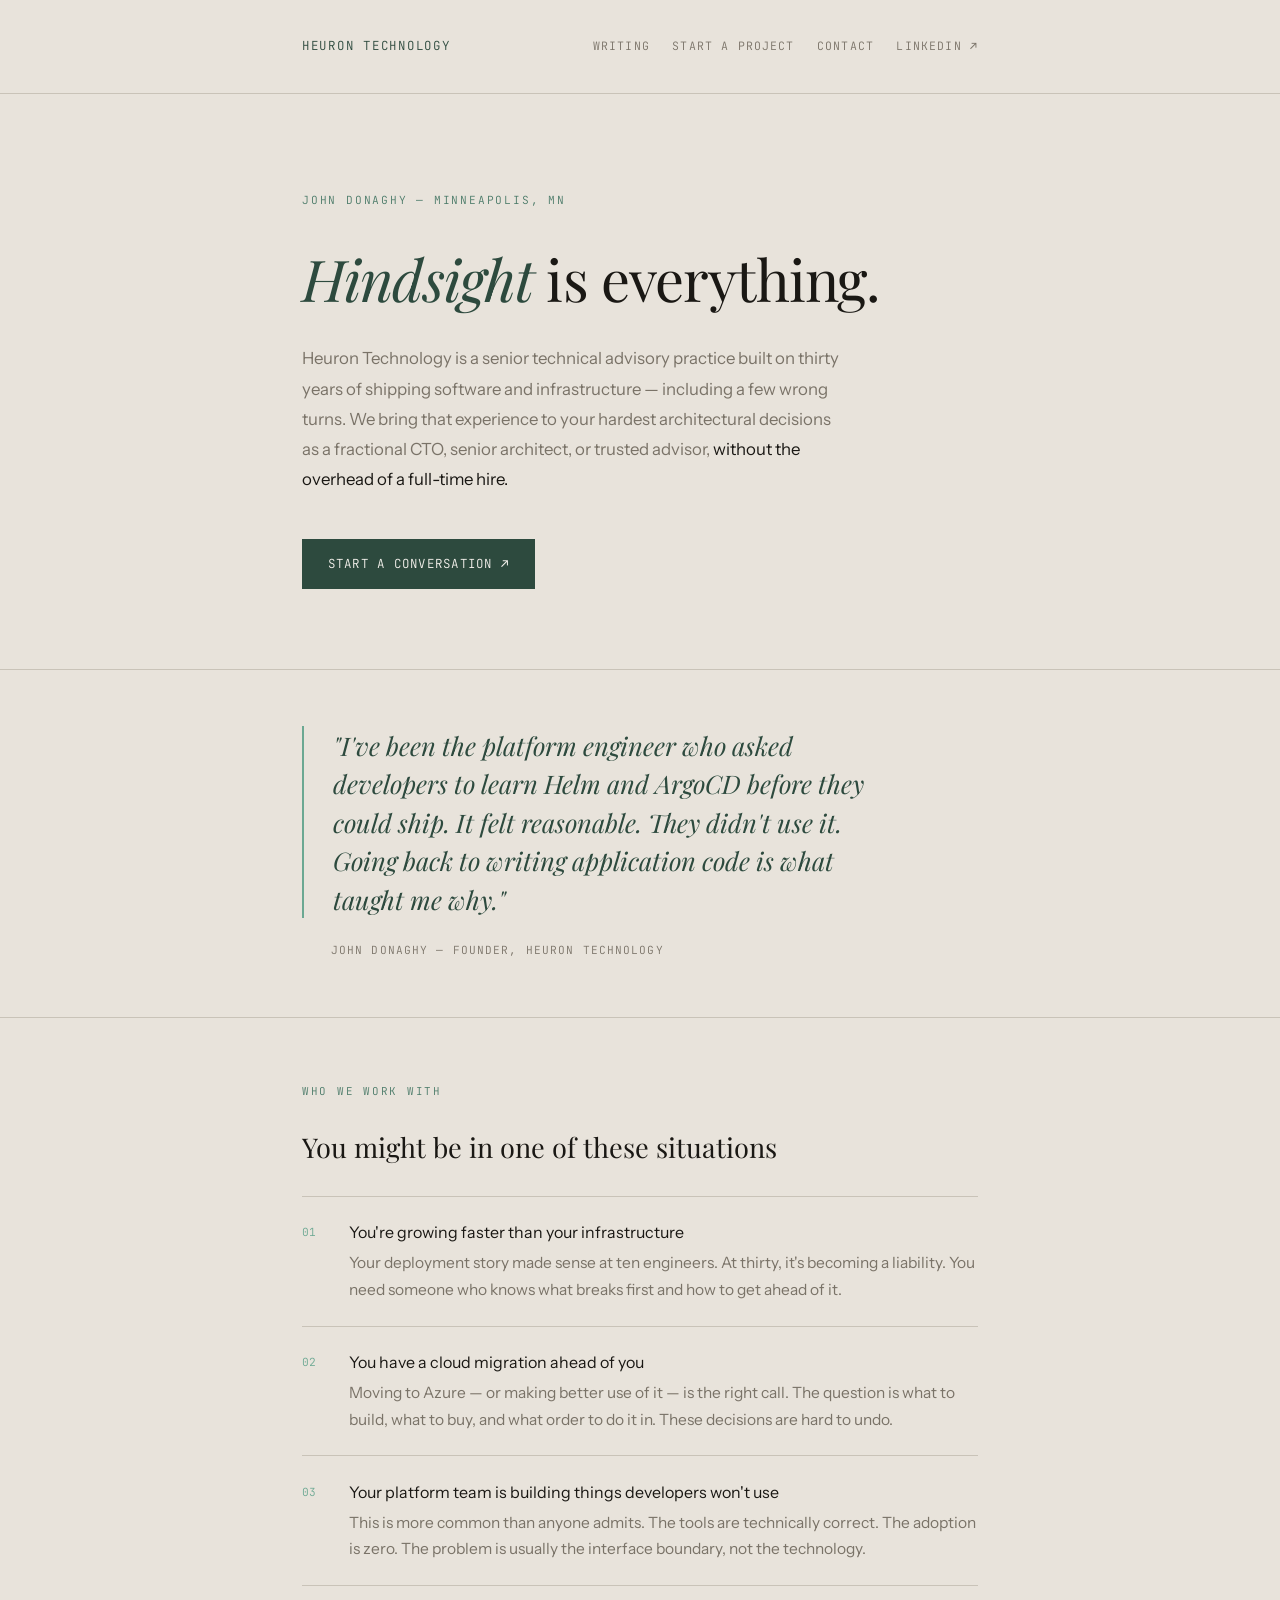
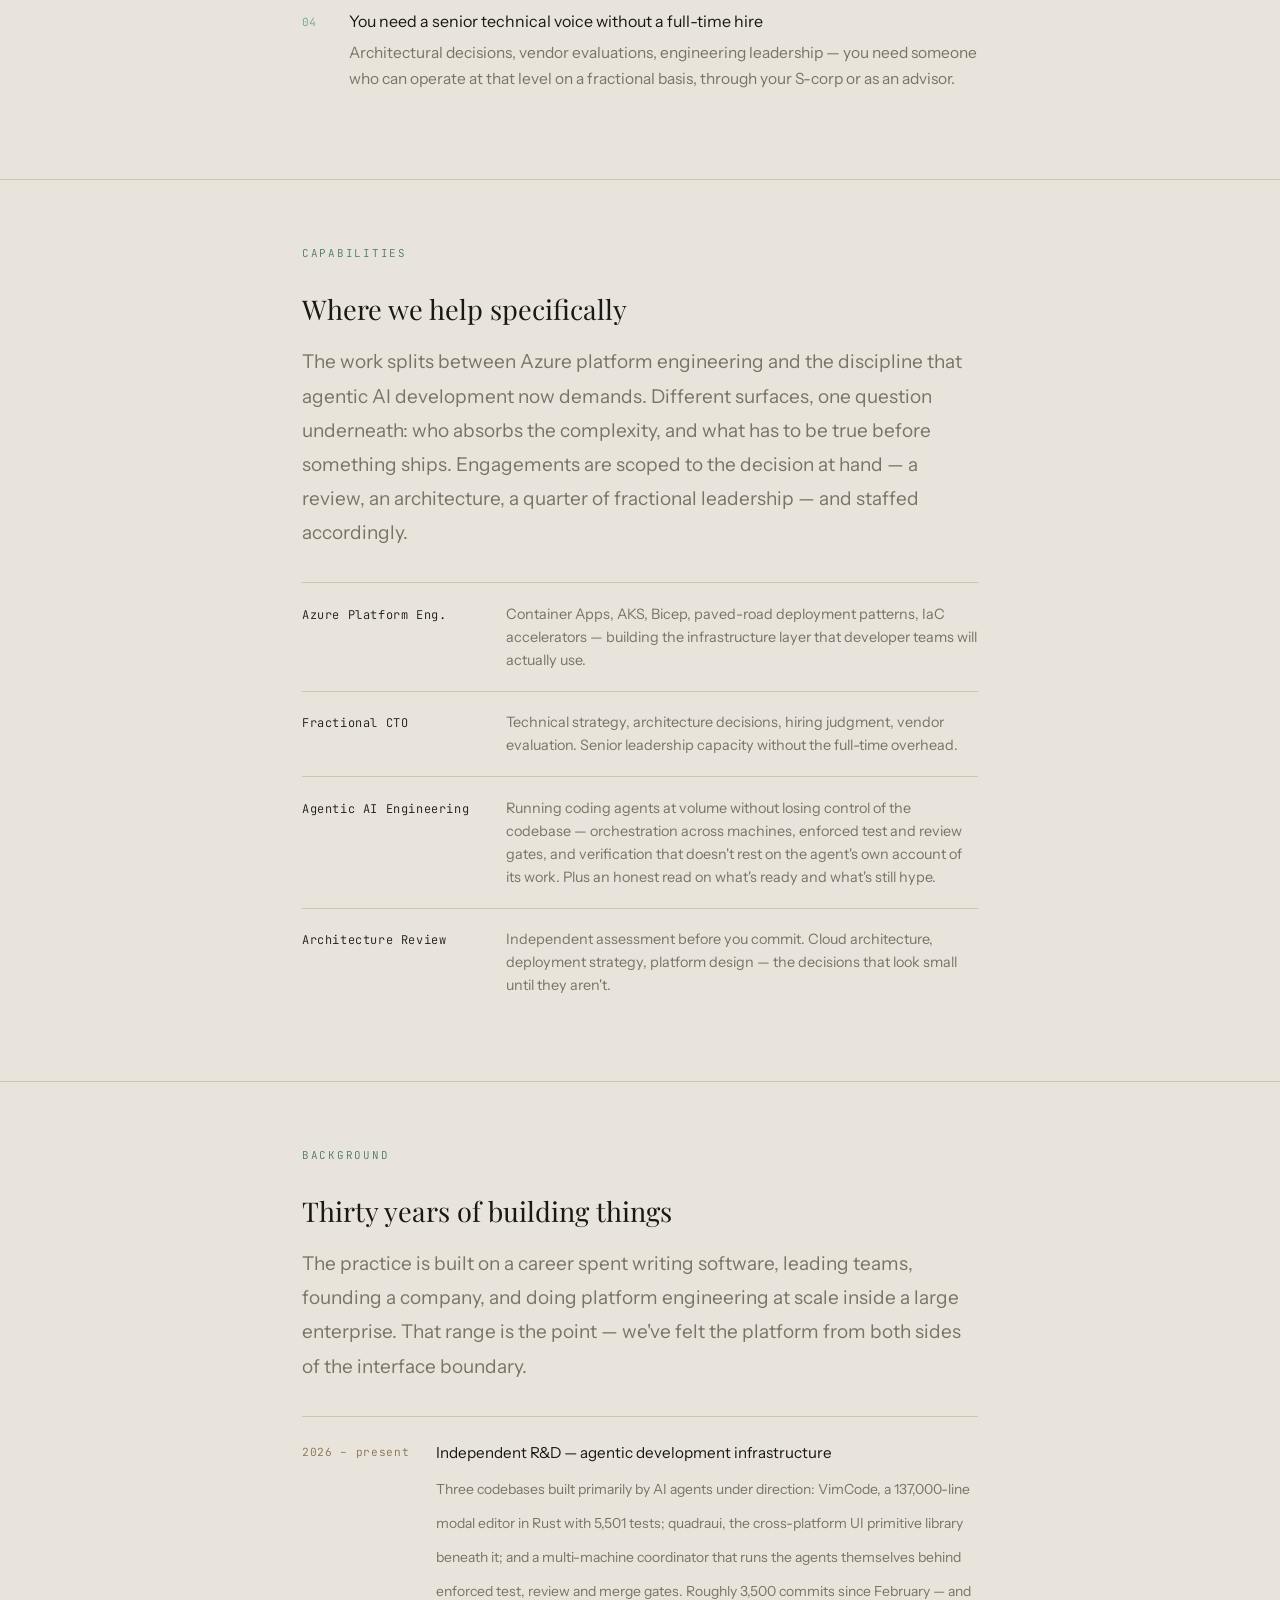
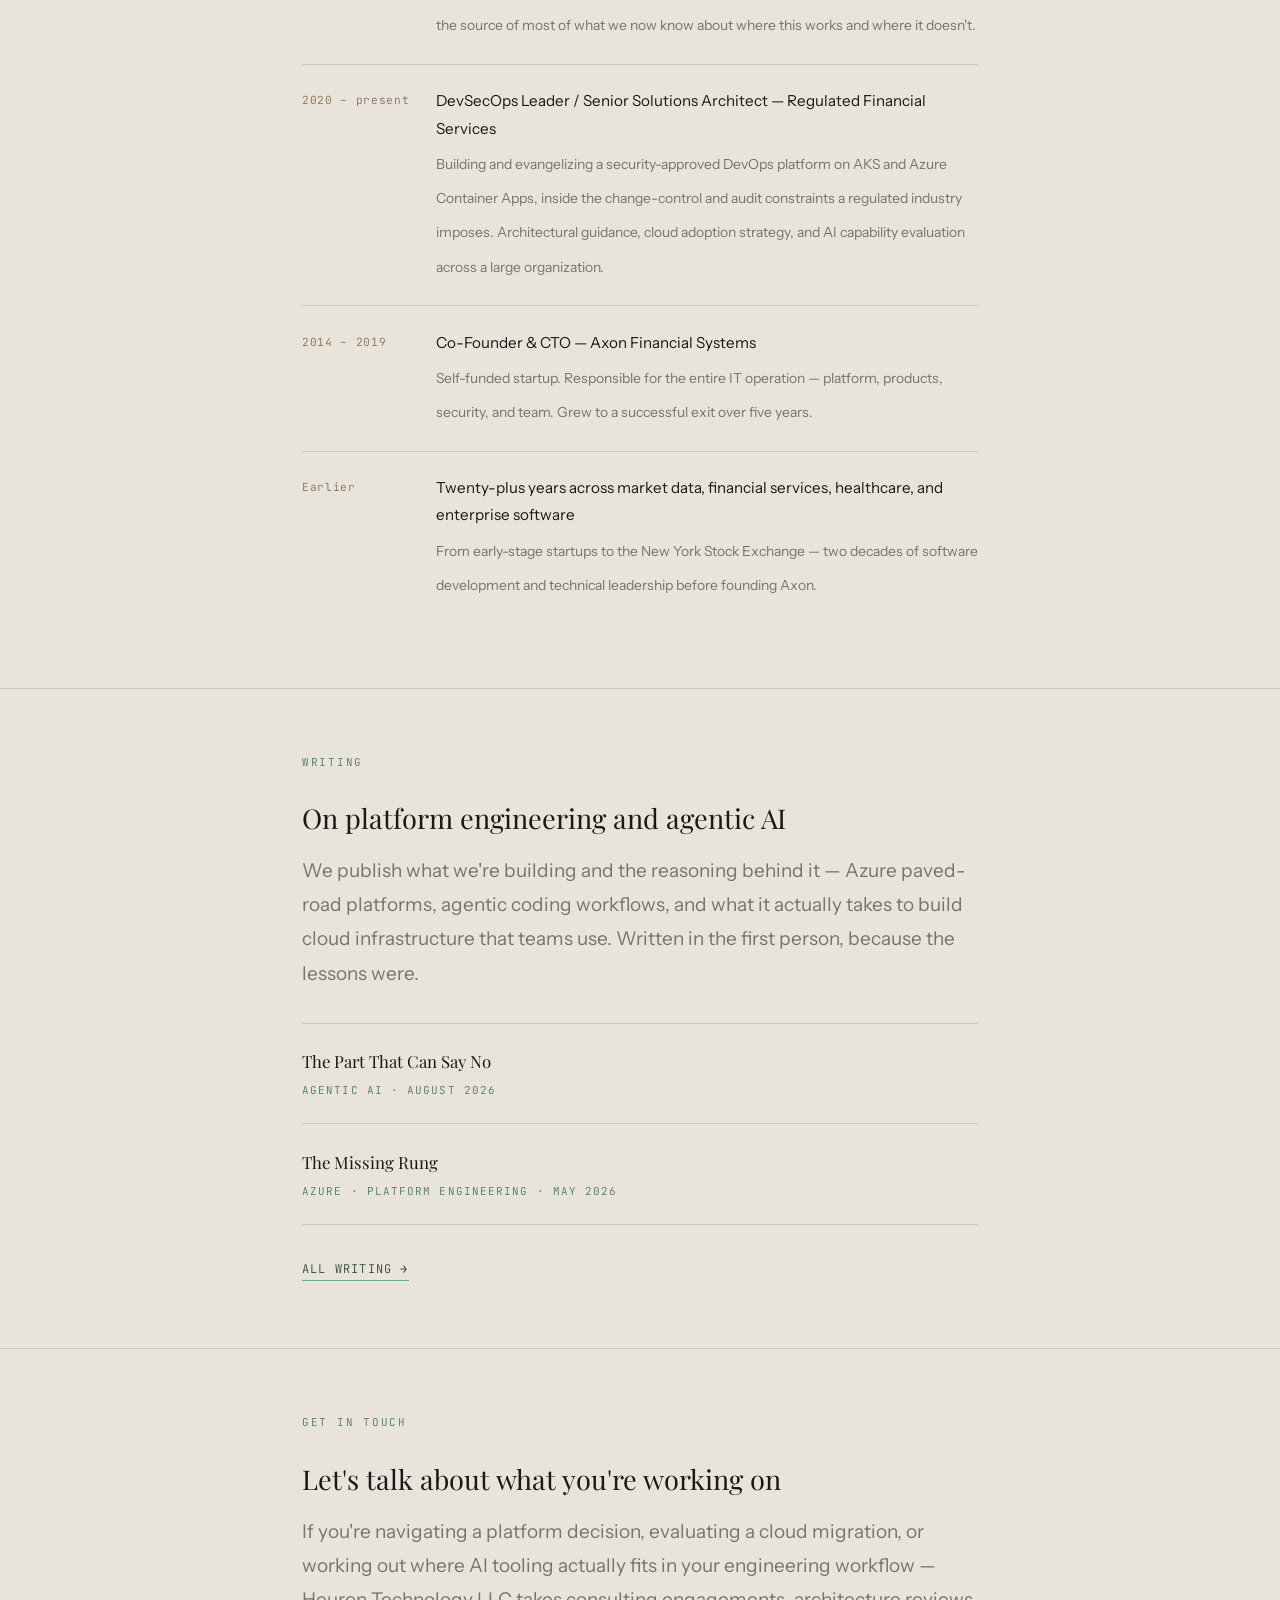
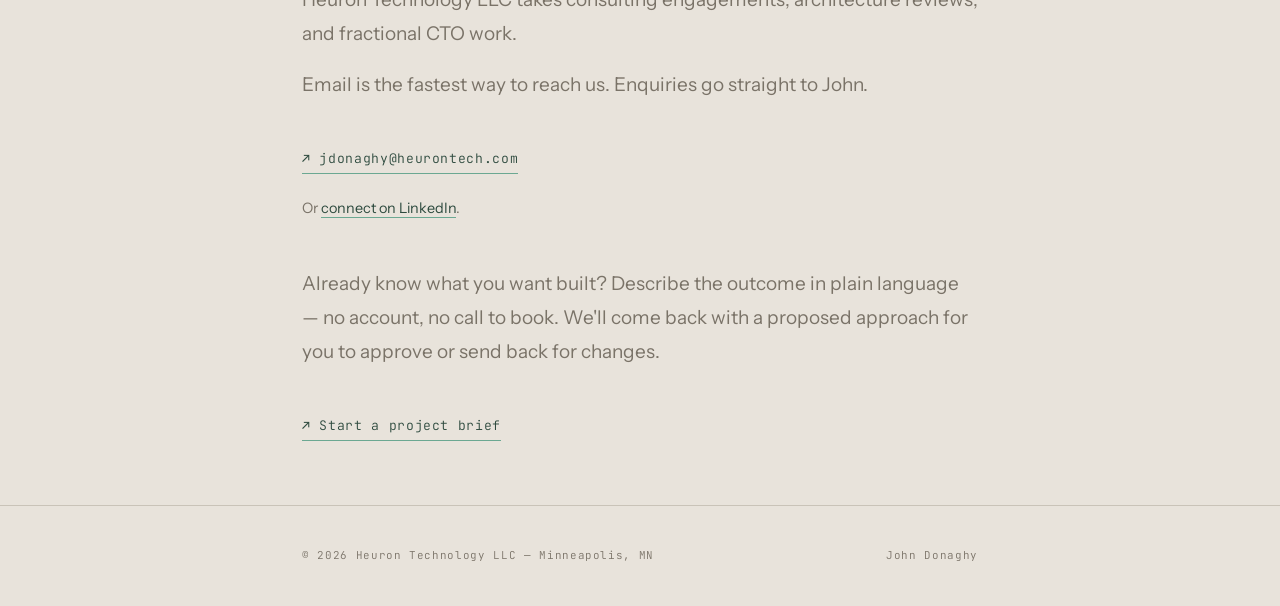
==== commit 4e34407c: "Link the intake form from the nav and the contact section Two entry points to intake.heurontech.com:" ====
--- a/index.html
+++ b/index.html
@@ -395,6 +395,7 @@
       <span class="wordmark">Heuron Technology</span>
       <span style="display:flex; gap:1.4rem;">
         <a class="nav-link" href="/blog/">Writing</a>
+        <a class="nav-link" href="https://intake.heurontech.com/start">Start a project</a>
         <a class="nav-link" href="#contact">Contact</a>
         <a class="nav-link" href="https://www.linkedin.com/in/johnfdonaghy/" target="_blank" rel="noopener">LinkedIn ↗</a>
       </span>
@@ -551,6 +552,9 @@
       <p>Email is the fastest way to reach us. Enquiries go straight to John.</p>
       <a class="contact-link" href="mailto:jdonaghy@heurontech.com">↗ jdonaghy@heurontech.com</a>
       <p style="margin-top: 1.4rem; font-size: 0.9rem;">Or <a href="https://www.linkedin.com/in/johnfdonaghy/" target="_blank" rel="noopener" style="color: var(--accent); text-decoration: none; border-bottom: 1px solid var(--accent-lit);">connect on LinkedIn</a>.</p>
+
+      <p style="margin-top: 2.8rem;">Already know what you want built? Describe the outcome in plain language — no account, no call to book. We'll come back with a proposed approach for you to approve or send back for changes.</p>
+      <a class="contact-link" href="https://intake.heurontech.com/start">↗ Start a project brief</a>
     </div>
   </section>
 
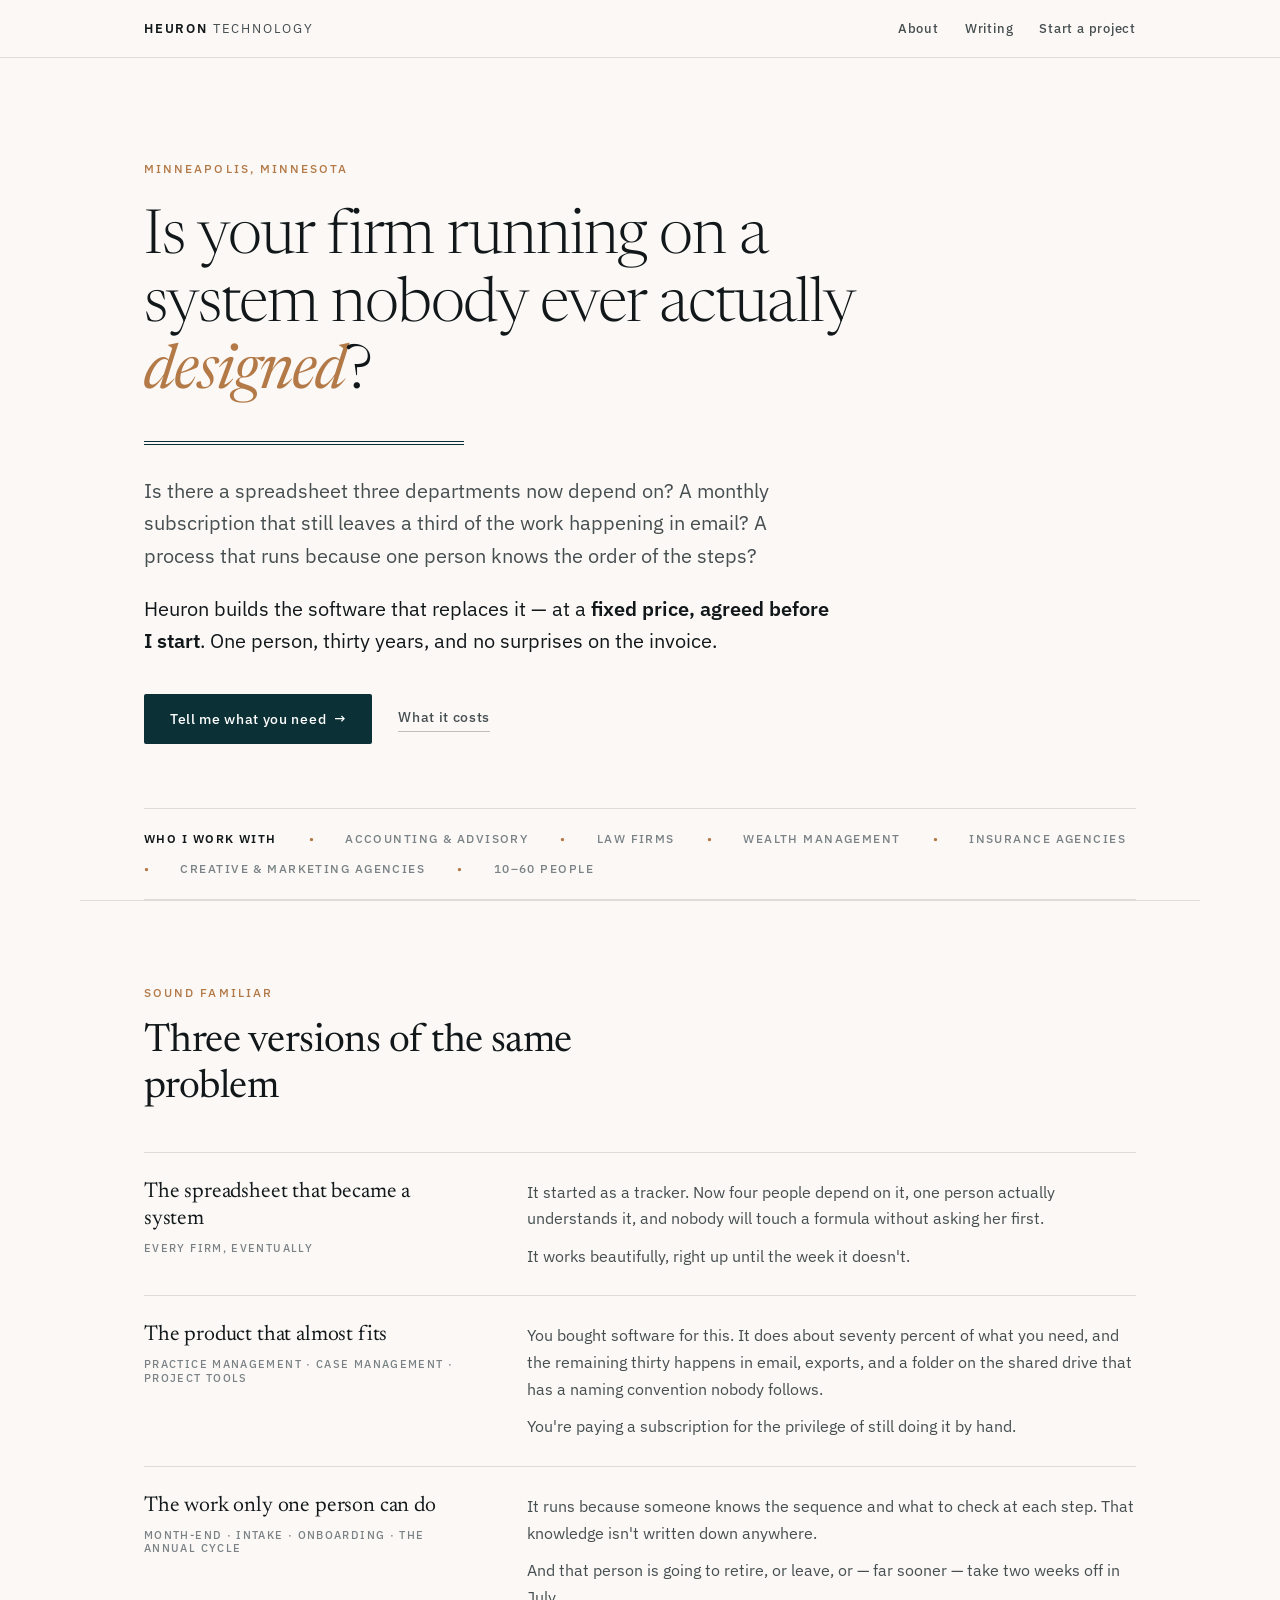
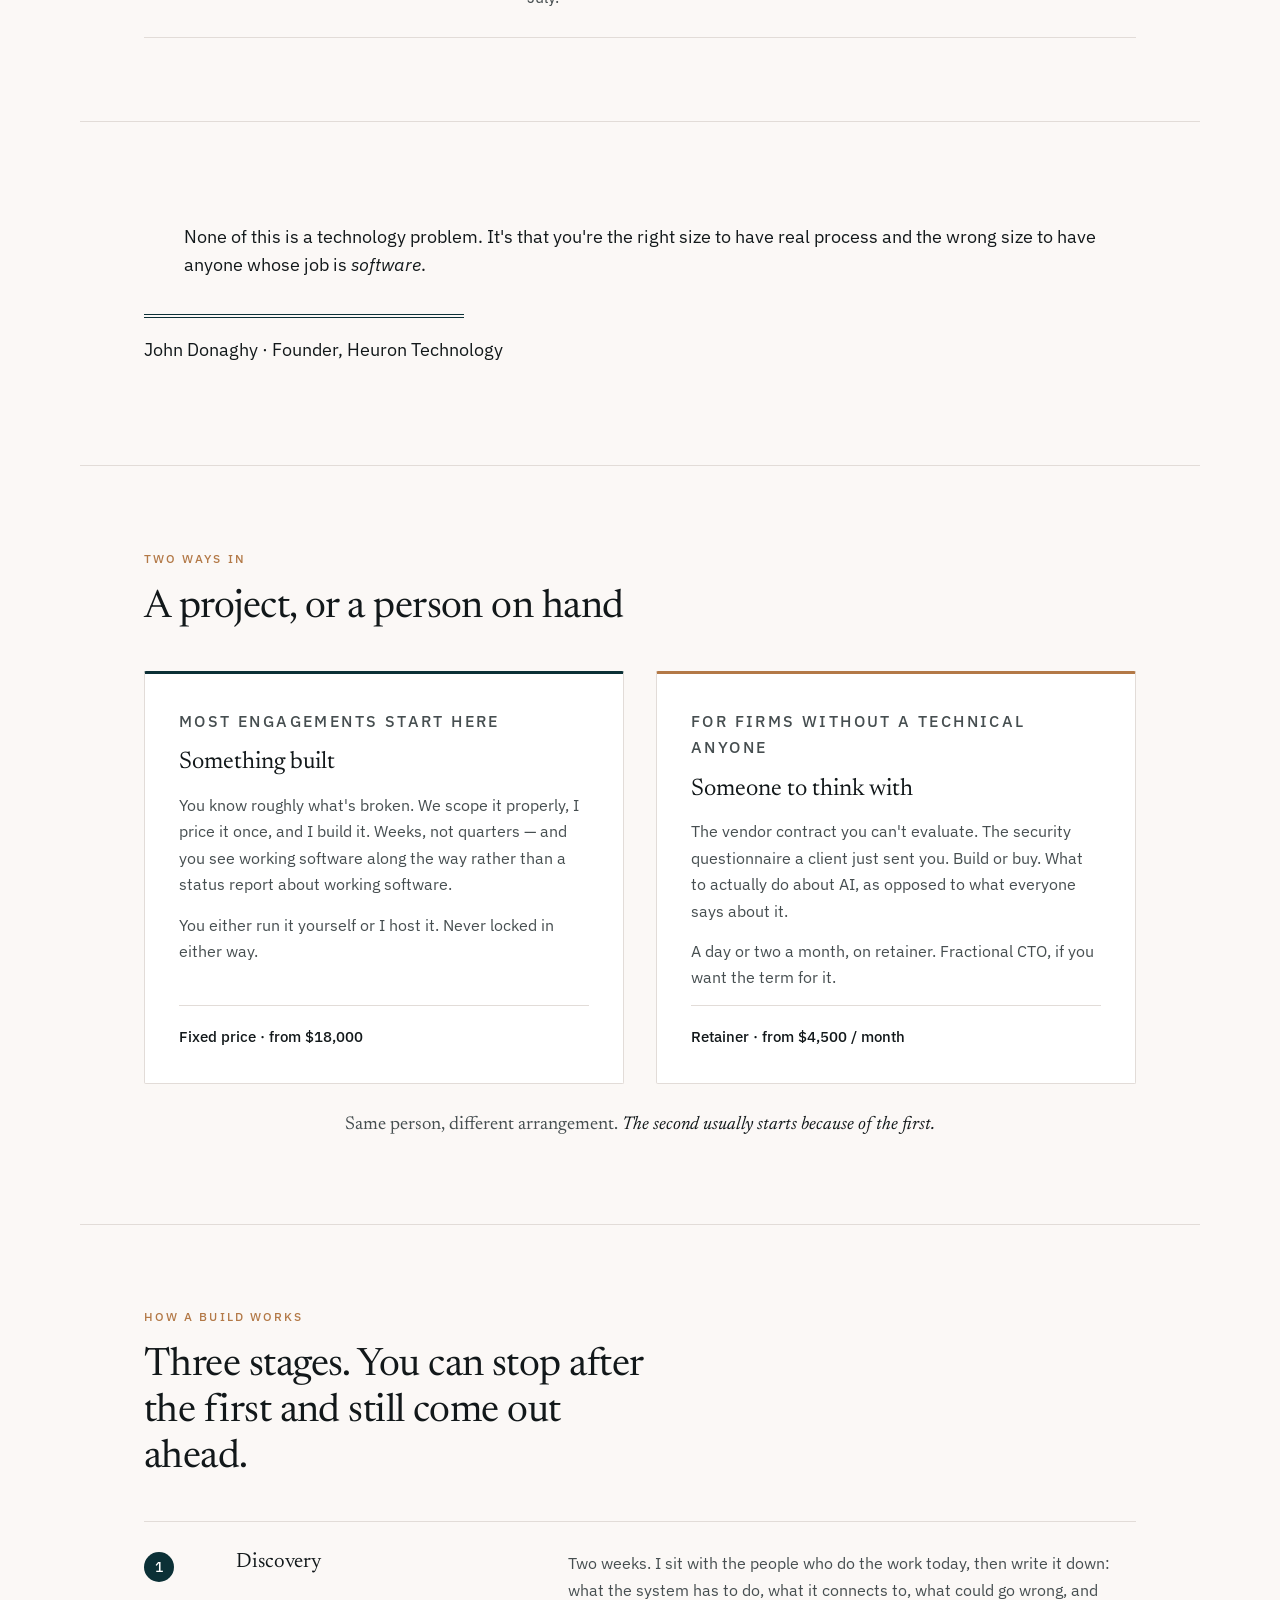
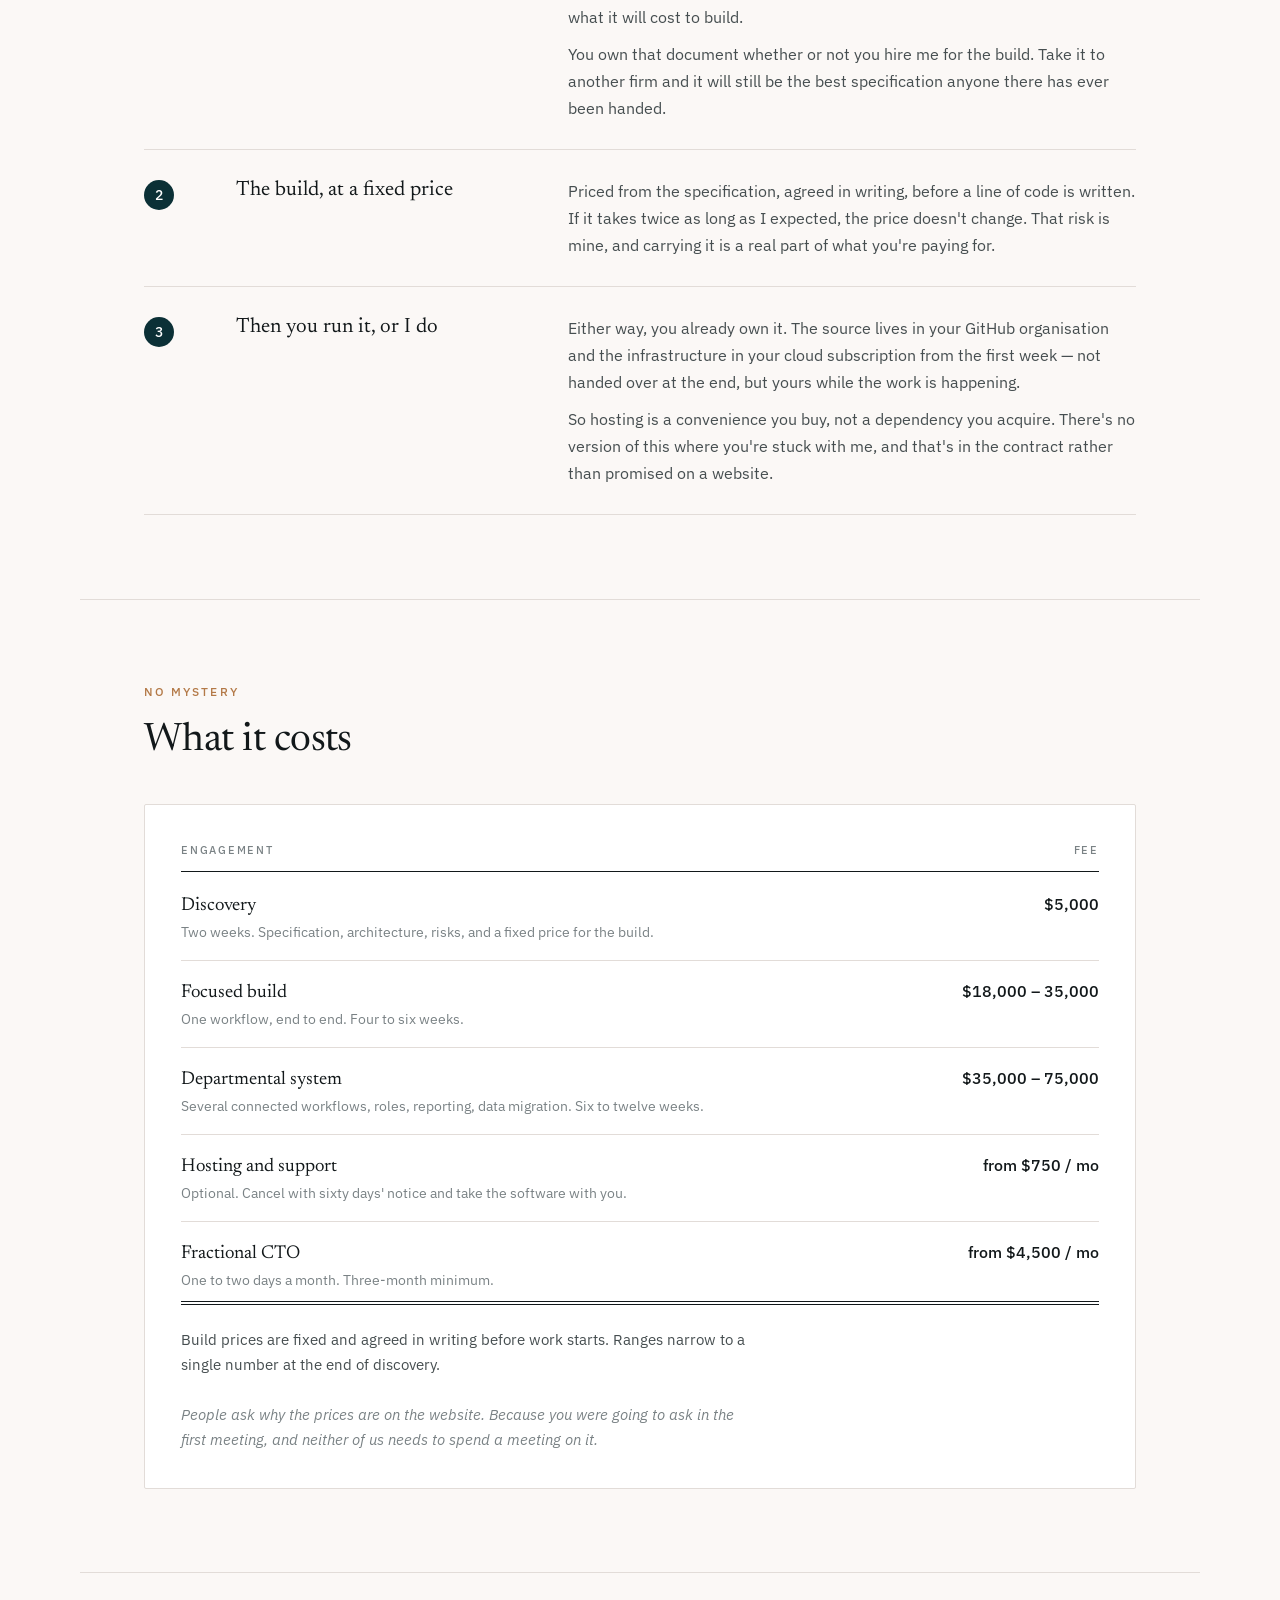
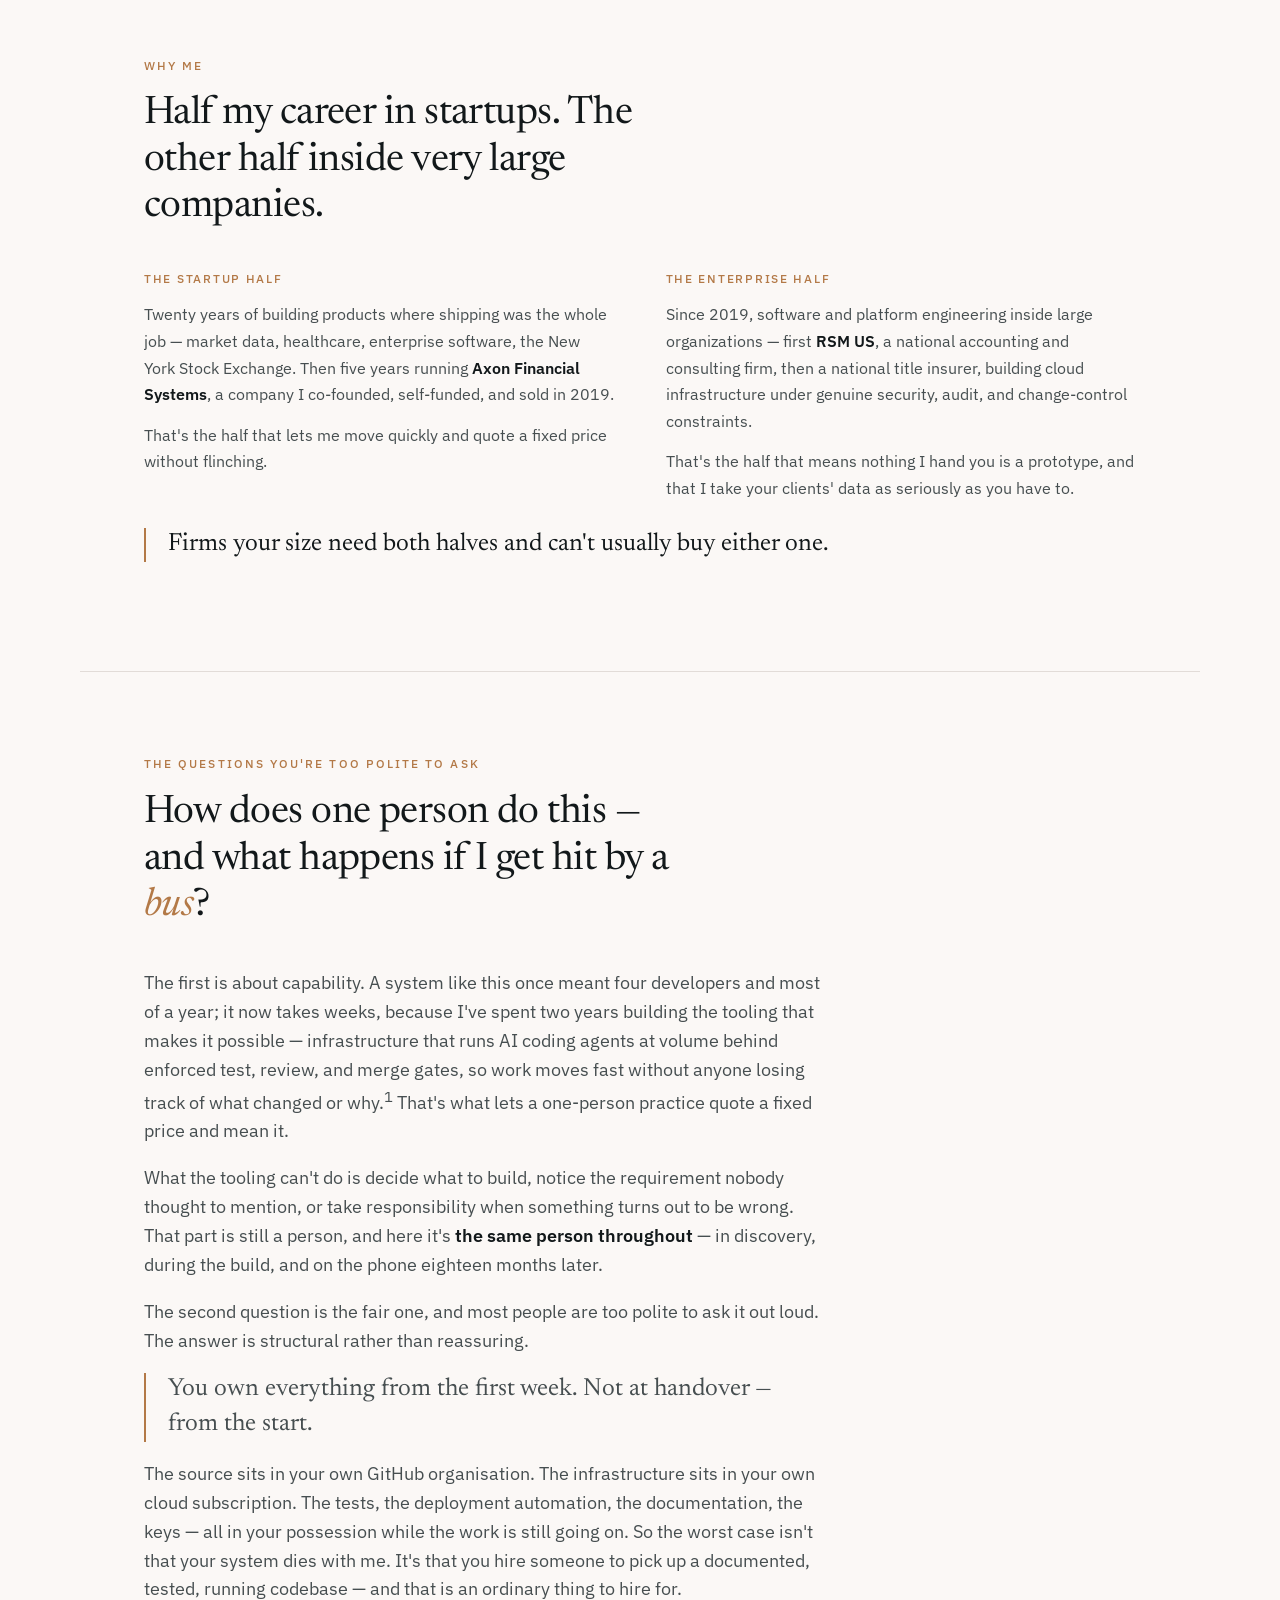
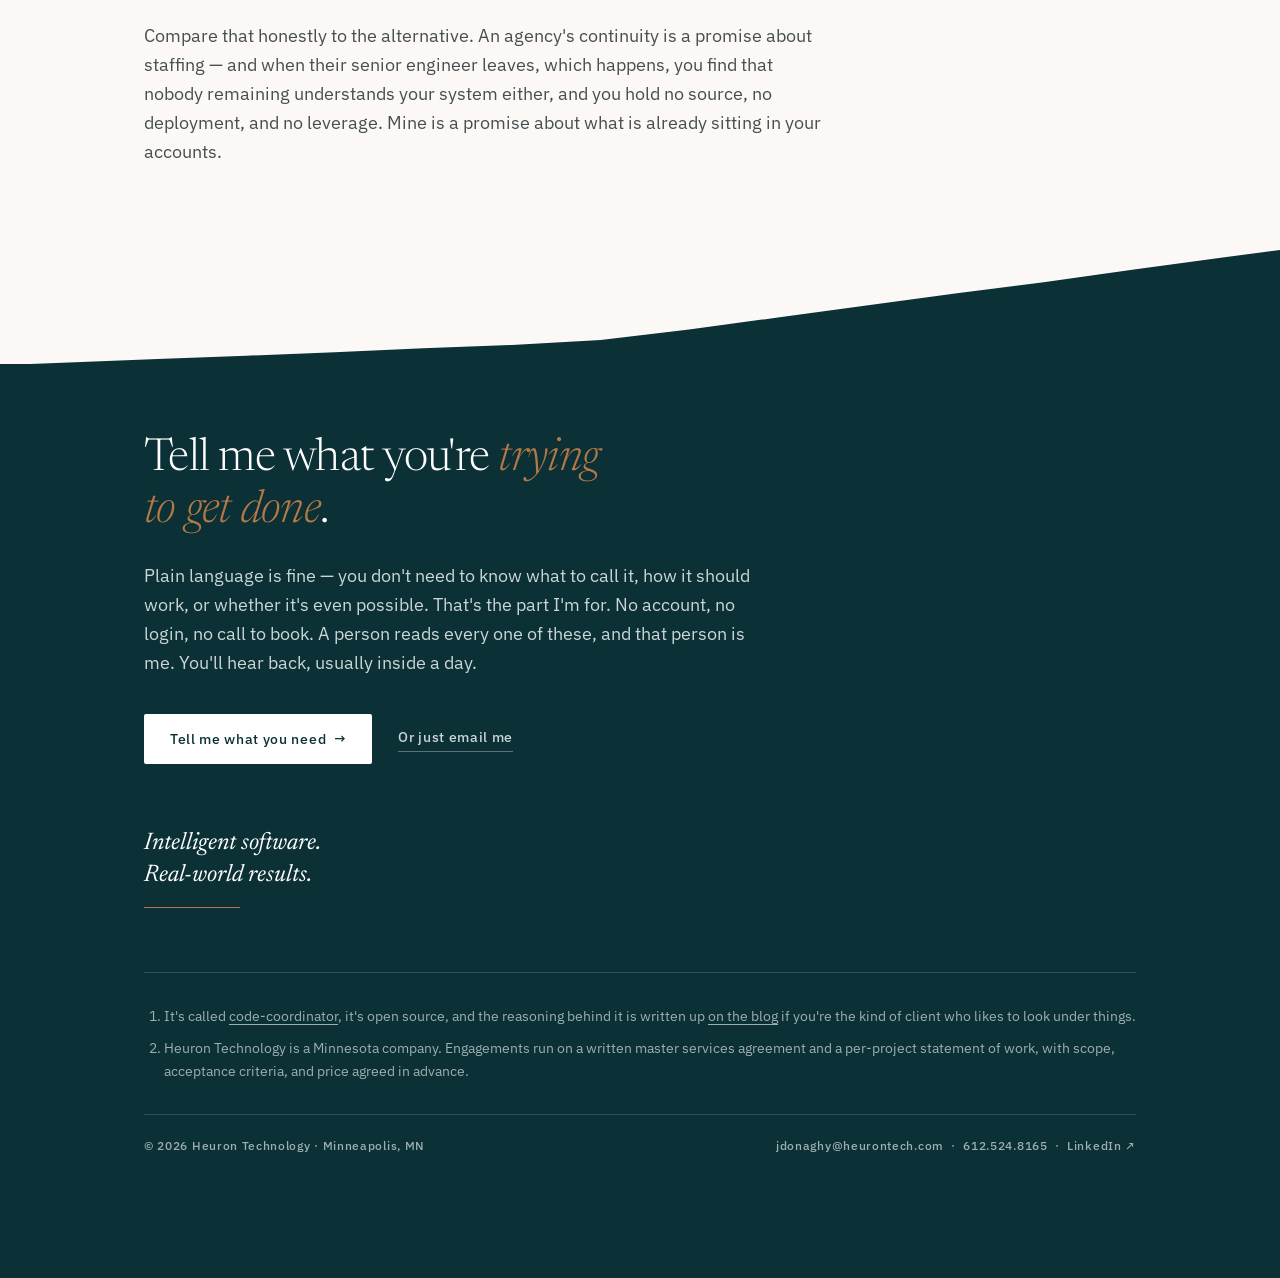
==== commit b4528a33: "Launch redesigned site: new homepage, About page, blog kept live Replaces the homepage with the new " ====
--- a/index.html
+++ b/index.html
@@ -1,569 +1,460 @@
 <!DOCTYPE html>
 <html lang="en">
 <head>
-  <meta charset="UTF-8" />
-  <meta name="viewport" content="width=device-width, initial-scale=1.0" />
-  <title>Heuron Technology — John Donaghy</title>
-  <meta name="description" content="Senior technology advisor and fractional CTO for engineering organizations at inflection points. Azure, cloud platform engineering, agentic AI." />
-  <link rel="preconnect" href="https://fonts.googleapis.com" />
-  <link rel="preconnect" href="https://fonts.gstatic.com" crossorigin />
-  <link href="https://fonts.googleapis.com/css2?family=Playfair+Display:ital,wght@0,400;0,500;1,400&family=Instrument+Sans:ital,wght@0,300;0,400;1,300&family=JetBrains+Mono:wght@300;400&display=swap" rel="stylesheet" />
-
-  <style>
-    *, *::before, *::after { box-sizing: border-box; margin: 0; padding: 0; }
-
-    :root {
-      --bg:         #e8e3db;
-      --surface:    #dfd9d0;
-      --border:     #c9c3b8;
-      --text:       #1a1814;
-      --muted:      #7a7368;
-      --accent:     #2d4a3e;
-      --accent-mid: #4a7a68;
-      --accent-lit: #6ba892;
-      --warm:       #8b6f4e;
-    }
-
-    html { scroll-behavior: smooth; }
-
-    body {
-      background: var(--bg);
-      color: var(--text);
-      font-family: 'Instrument Sans', sans-serif;
-      font-weight: 300;
-      font-size: 19px;
-      line-height: 1.8;
-      -webkit-font-smoothing: antialiased;
-    }
-
-    .container {
-      max-width: 740px;
-      margin: 0 auto;
-      padding: 0 2rem;
-    }
-
-    /* ── Nav ── */
-    nav {
-      padding: 2.2rem 0;
-      opacity: 0;
-      animation: fade-in 0.5s ease forwards;
-    }
-
-    nav .container {
-      display: flex;
-      align-items: center;
-      justify-content: space-between;
-      gap: 1rem;
-    }
-
-    .wordmark {
-      font-family: 'JetBrains Mono', monospace;
-      font-weight: 300;
-      font-size: 0.78rem;
-      letter-spacing: 0.14em;
-      text-transform: uppercase;
-      color: var(--accent);
-    }
-
-    .nav-link {
-      font-family: 'JetBrains Mono', monospace;
-      font-size: 0.72rem;
-      letter-spacing: 0.1em;
-      text-transform: uppercase;
-      color: var(--muted);
-      text-decoration: none;
-      transition: color 0.2s;
-    }
-    .nav-link:hover { color: var(--text); }
-
-    /* ── Hero ── */
-    .hero {
-      padding: 6rem 0 5rem;
-      border-top: 1px solid var(--border);
-      opacity: 0;
-      animation: fade-in 0.6s 0.1s ease forwards;
-    }
-
-    .hero-eyebrow {
-      font-family: 'JetBrains Mono', monospace;
-      font-size: 0.7rem;
-      letter-spacing: 0.16em;
-      text-transform: uppercase;
-      color: var(--accent-mid);
-      margin-bottom: 2.2rem;
-    }
-
-    h1 {
-      font-family: 'Playfair Display', serif;
-      font-size: clamp(2.4rem, 5.5vw, 3.6rem);
-      font-weight: 400;
-      line-height: 1.15;
-      letter-spacing: -0.015em;
-      color: var(--text);
-      margin-bottom: 2rem;
-      max-width: 620px;
-    }
-
-    h1 em {
-      font-style: italic;
-      color: var(--accent);
-    }
-
-    .hero-body {
-      font-size: 1.05rem;
-      color: var(--muted);
-      max-width: 540px;
-      line-height: 1.8;
-      margin-bottom: 2.8rem;
-    }
-
-    .hero-body strong {
-      color: var(--text);
-      font-weight: 400;
-    }
-
-    .cta-link {
-      display: inline-flex;
-      align-items: center;
-      gap: 0.5rem;
-      background: var(--accent);
-      color: #f5f2ed;
-      text-decoration: none;
-      font-family: 'JetBrains Mono', monospace;
-      font-size: 0.78rem;
-      letter-spacing: 0.1em;
-      text-transform: uppercase;
-      padding: 0.85rem 1.6rem;
-      transition: background 0.2s;
-    }
-    .cta-link:hover { background: var(--accent-mid); }
-
-    /* ── Pull quote ── */
-    .pull-quote {
-      margin: 0;
-      padding: 3.5rem 0;
-      border-top: 1px solid var(--border);
-      border-bottom: 1px solid var(--border);
-      opacity: 0;
-      animation: fade-in 0.6s 0.25s ease forwards;
-    }
-
-    .pull-quote blockquote {
-      font-family: 'Playfair Display', serif;
-      font-style: italic;
-      font-size: clamp(1.2rem, 2.8vw, 1.6rem);
-      line-height: 1.5;
-      color: var(--accent);
-      max-width: 600px;
-      position: relative;
-      padding-left: 1.8rem;
-      border-left: 2px solid var(--accent-lit);
-    }
-
-    .quote-cite {
-      font-family: 'JetBrains Mono', monospace;
-      font-size: 0.7rem;
-      letter-spacing: 0.1em;
-      text-transform: uppercase;
-      color: var(--muted);
-      margin-top: 1.4rem;
-      padding-left: 1.8rem;
-    }
-
-    /* ── Sections ── */
-    section {
-      padding: 4rem 0;
-      border-bottom: 1px solid var(--border);
-      opacity: 0;
-      animation: fade-in 0.6s ease forwards;
-    }
-
-    section:nth-of-type(1) { animation-delay: 0.35s; }
-    section:nth-of-type(2) { animation-delay: 0.5s; }
-    section:nth-of-type(3) { animation-delay: 0.65s; }
-    section:nth-of-type(4) { animation-delay: 0.8s; }
-
-    .section-label {
-      font-family: 'JetBrains Mono', monospace;
-      font-size: 0.68rem;
-      letter-spacing: 0.16em;
-      text-transform: uppercase;
-      color: var(--accent-mid);
-      margin-bottom: 1.8rem;
-    }
-
-    h2 {
-      font-family: 'Playfair Display', serif;
-      font-size: 1.7rem;
-      font-weight: 400;
-      color: var(--text);
-      margin-bottom: 1.2rem;
-      line-height: 1.25;
-    }
-
-    p { color: var(--muted); margin-bottom: 1rem; }
-    p:last-child { margin-bottom: 0; }
-    p strong { color: var(--text); font-weight: 400; }
-
-    /* ── Situations ── */
-    .situations {
-      margin-top: 2rem;
-      display: flex;
-      flex-direction: column;
-    }
-
-    .situation {
-      display: grid;
-      grid-template-columns: 28px 1fr;
-      gap: 1.2rem;
-      padding: 1.4rem 0;
-      border-top: 1px solid var(--border);
-      align-items: start;
-    }
-
-    .situation-num {
-      font-family: 'JetBrains Mono', monospace;
-      font-size: 0.7rem;
-      color: var(--accent-lit);
-      padding-top: 0.2rem;
-    }
-
-    .situation-text {
-      font-size: 0.97rem;
-      color: var(--muted);
-      line-height: 1.7;
-    }
-
-    .situation-text strong {
-      display: block;
-      font-size: 1rem;
-      font-weight: 400;
-      color: var(--text);
-      margin-bottom: 0.25rem;
-    }
-
-    /* ── Expertise ── */
-    .expertise-list {
-      margin-top: 2rem;
-      display: flex;
-      flex-direction: column;
-    }
-
-    .expertise-item {
-      display: grid;
-      grid-template-columns: 180px 1fr;
-      gap: 1.5rem;
-      padding: 1.2rem 0;
-      border-top: 1px solid var(--border);
-      align-items: baseline;
-    }
-
-    .expertise-name {
-      font-family: 'JetBrains Mono', monospace;
-      font-size: 0.75rem;
-      letter-spacing: 0.05em;
-      color: var(--text);
-    }
-
-    .expertise-desc {
-      font-size: 0.9rem;
-      color: var(--muted);
-      line-height: 1.6;
-    }
-
-    /* ── Background ── */
-    .timeline {
-      margin-top: 2rem;
-      display: flex;
-      flex-direction: column;
-    }
-
-    .timeline-item {
-      display: grid;
-      grid-template-columns: 110px 1fr;
-      gap: 1.5rem;
-      padding: 1.4rem 0;
-      border-top: 1px solid var(--border);
-      align-items: start;
-    }
-
-    .timeline-year {
-      font-family: 'JetBrains Mono', monospace;
-      font-size: 0.7rem;
-      letter-spacing: 0.06em;
-      color: var(--warm);
-      padding-top: 0.2rem;
-    }
-
-    .timeline-content strong {
-      display: block;
-      font-size: 0.95rem;
-      font-weight: 400;
-      color: var(--text);
-      margin-bottom: 0.25rem;
-    }
-
-    .timeline-content span {
-      font-size: 0.87rem;
-      color: var(--muted);
-      line-height: 1.6;
-    }
-
-    /* ── Writing ── */
-    .writing-item {
-      display: block;
-      padding: 1.4rem 0;
-      border-top: 1px solid var(--border);
-      text-decoration: none;
-      transition: opacity 0.2s;
-    }
-    .writing-item:last-child { border-bottom: 1px solid var(--border); }
-    .writing-item:hover { opacity: 0.65; }
-
-    .writing-title {
-      font-family: 'Playfair Display', serif;
-      font-size: 1.05rem;
-      color: var(--text);
-      margin-bottom: 0.3rem;
-    }
-
-    .writing-meta {
-      font-family: 'JetBrains Mono', monospace;
-      font-size: 0.68rem;
-      letter-spacing: 0.1em;
-      text-transform: uppercase;
-      color: var(--accent-mid);
-    }
-
-    /* ── Contact ── */
-    .contact-link {
-      display: inline-flex;
-      align-items: center;
-      gap: 0.5rem;
-      color: var(--accent);
-      text-decoration: none;
-      font-family: 'JetBrains Mono', monospace;
-      font-size: 0.82rem;
-      letter-spacing: 0.05em;
-      border-bottom: 1px solid var(--accent-lit);
-      padding-bottom: 0.15rem;
-      margin-top: 1.8rem;
-      transition: color 0.2s, border-color 0.2s;
-    }
-    .contact-link:hover { color: var(--text); border-color: var(--text); }
-
-    /* ── Footer ── */
-    footer {
-      padding: 2.5rem 0;
-      opacity: 0;
-      animation: fade-in 0.6s 1s ease forwards;
-    }
-
-    footer .container {
-      display: flex;
-      justify-content: space-between;
-      flex-wrap: wrap;
-      gap: 0.5rem;
-    }
-
-    .footer-copy {
-      font-family: 'JetBrains Mono', monospace;
-      font-size: 0.68rem;
-      letter-spacing: 0.06em;
-      color: var(--muted);
-    }
-
-    /* ── Animation ── */
-    @keyframes fade-in {
-      from { opacity: 0; transform: translateY(12px); }
-      to   { opacity: 1; transform: translateY(0); }
-    }
-
-    /* ── Responsive ── */
-    @media (max-width: 560px) {
-      .expertise-item { grid-template-columns: 1fr; gap: 0.4rem; }
-      .timeline-item  { grid-template-columns: 1fr; gap: 0.3rem; }
-      .situation      { grid-template-columns: 1fr; }
-      .situation-num  { display: none; }
-    }
-  </style>
+<meta charset="utf-8">
+<meta name="viewport" content="width=device-width, initial-scale=1">
+<title>Heuron Technology — Custom software for professional services firms</title>
+<meta name="description" content="Heuron Technology builds custom software for accounting firms, law firms and agencies — at a fixed price agreed before work begins. Fractional CTO engagements too. Minneapolis.">
+<link rel="canonical" href="https://heurontech.com/">
+<meta property="og:type" content="website">
+<meta property="og:site_name" content="Heuron Technology">
+<meta property="og:title" content="Heuron Technology — Custom software for professional services firms">
+<meta property="og:description" content="Heuron Technology builds custom software for accounting firms, law firms and agencies — at a fixed price agreed before work begins. Fractional CTO engagements too. Minneapolis.">
+<meta property="og:url" content="https://heurontech.com/">
+<link rel="preconnect" href="https://fonts.googleapis.com">
+<link rel="preconnect" href="https://fonts.gstatic.com" crossorigin>
+<link href="https://fonts.googleapis.com/css2?family=Newsreader:ital,opsz,wght@0,6..72,300;0,6..72,400;0,6..72,500;1,6..72,300;1,6..72,400;1,6..72,500&family=IBM+Plex+Sans:wght@400;500;600&display=swap" rel="stylesheet">
+<style>
+:root{
+  --paper:#FBF8F6;
+  --card:#FFFFFF;
+  --ink:#12181A;
+  --ink-2:#464E50;
+  --muted:#7A8285;
+  --rule:#E2DCD8;
+  --rule-strong:#C4BCB6;
+  --green:#0B3036;
+  --green-deep:#061F23;
+  --ochre:#B37947;
+  --ochre-tint:#EEF2F1;
+  --serif:"Newsreader",Georgia,serif;
+  --sans:"IBM Plex Sans",system-ui,-apple-system,sans-serif;
+  --gut:clamp(20px,5vw,64px);
+  --maxw:1120px;
+}
+*,*::before,*::after{box-sizing:border-box;}
+html{-webkit-text-size-adjust:100%;scroll-behavior:smooth;}
+body{margin:0;background:var(--paper);color:var(--ink);font-family:var(--sans);
+  font-size:17.5px;line-height:1.65;-webkit-font-smoothing:antialiased;}
+a{color:var(--green);text-decoration-thickness:1px;text-underline-offset:3px;}
+a:focus-visible{outline:2px solid var(--ochre);outline-offset:3px;border-radius:2px;}
+
+.wrap{max-width:var(--maxw);margin:0 auto;padding-inline:var(--gut);}
+.wrap.hero,.wrap.sec,.hero.wrap,.sec.wrap{padding-inline:var(--gut);}
+
+/* masthead */
+.masthead{border-bottom:1px solid var(--rule);}
+.masthead__in{max-width:var(--maxw);margin:0 auto;padding:18px var(--gut);
+  display:flex;align-items:baseline;justify-content:space-between;gap:20px;flex-wrap:wrap;}
+.mark{font-family:var(--sans);font-weight:500;font-size:13px;letter-spacing:.14em;text-transform:uppercase;
+  color:var(--ink);text-decoration:none;font-weight:500;}
+.mark b{font-weight:600;}.mark span{font-weight:400;color:var(--ink-2);}
+.navlinks{display:flex;gap:26px;font-family:var(--sans);font-weight:500;font-size:13px;letter-spacing:.06em;}
+.navlinks a{color:var(--ink-2);text-decoration:none;}
+.navlinks a:hover{color:var(--green);text-decoration:underline;}
+
+/* hero */
+.hero{padding-block:clamp(52px,8vw,102px) clamp(40px,5vw,64px);}
+.eyebrow{font-family:var(--sans);font-weight:500;font-size:11.5px;letter-spacing:.18em;text-transform:uppercase;
+  color:var(--ochre);margin:0 0 26px;}
+.hero h1{font-family:var(--serif);font-weight:300;font-size:clamp(2.2rem,5.5vw,3.85rem);
+  line-height:1.09;letter-spacing:-.017em;margin:0;max-width:22ch;}
+.hero h1 em,.sec h2 em,.close h2 em,.voice blockquote em{font-style:italic;font-weight:400;color:var(--ochre);}
+.dbl{border:0;margin:34px 0 0;max-width:320px;height:4px;
+  border-top:1.5px solid var(--green);border-bottom:1.5px solid var(--green);
+  transform-origin:left center;animation:draw .8s cubic-bezier(.2,.7,.3,1) both;}
+@keyframes draw{from{transform:scaleX(0);}to{transform:scaleX(1);}}
+.lede{font-size:clamp(1.08rem,1.9vw,1.26rem);line-height:1.62;color:var(--ink-2);
+  max-width:58ch;margin:30px 0 0;}
+.lede strong{color:var(--ink);font-weight:600;}
+.lede--answer{margin-top:20px;color:var(--ink);}
+.actions{display:flex;flex-wrap:wrap;gap:14px 26px;align-items:center;margin-top:36px;}
+.btn{display:inline-block;background:var(--green);color:#fff;text-decoration:none;
+  font-family:var(--sans);font-weight:500;font-size:13.5px;letter-spacing:.05em;padding:14px 26px;
+  border-radius:2px;transition:background .15s ease;}
+.btn:hover{background:var(--green-deep);}
+.btn-quiet{font-family:var(--sans);font-weight:500;font-size:13.5px;letter-spacing:.05em;color:var(--ink-2);
+  text-decoration:none;border-bottom:1px solid var(--rule-strong);padding-bottom:2px;}
+.btn-quiet:hover{color:var(--ochre);border-color:var(--ochre);}
+
+/* who it's for strip */
+.strip{border-top:1px solid var(--rule);border-bottom:1px solid var(--rule);
+  padding:20px 0;font-family:var(--sans);font-weight:500;font-size:12px;letter-spacing:.12em;
+  text-transform:uppercase;color:var(--muted);
+  display:flex;gap:10px 32px;flex-wrap:wrap;align-items:center;}
+.strip b{color:var(--ink);font-weight:600;}
+.strip span+span::before{content:"\2022";color:var(--ochre);margin-right:30px;}
+
+/* sections */
+.sec{border-top:1px solid var(--rule);padding-block:clamp(46px,6.5vw,84px);}
+.sec:first-of-type{border-top:0;}
+.sec__eyebrow{font-family:var(--sans);font-weight:500;font-size:11.5px;letter-spacing:.18em;
+  text-transform:uppercase;color:var(--ochre);margin:0 0 16px;}
+.sec h2{font-family:var(--serif);font-weight:400;letter-spacing:-.014em;
+  font-size:clamp(1.65rem,3.5vw,2.45rem);line-height:1.18;margin:0 0 clamp(26px,3.5vw,40px);max-width:24ch;}
+
+.sec__note{font-size:1.04rem;color:var(--ink-2);max-width:60ch;margin:-18px 0 clamp(28px,4vw,42px);}
+
+/* recognition rows */
+.rows{border-top:1px solid var(--rule);}
+.row{border-bottom:1px solid var(--rule);padding:26px 0;
+  display:grid;grid-template-columns:minmax(0,.85fr) minmax(0,1.6fr);gap:10px clamp(24px,5vw,60px);}
+.row h3{font-family:var(--serif);font-weight:400;font-size:1.34rem;line-height:1.26;margin:0;letter-spacing:-.008em;}
+.row p{margin:0;color:var(--ink-2);font-size:1.01rem;}
+.row p + p{margin-top:11px;}
+.row .who{font-family:var(--sans);font-weight:500;font-size:10.5px;letter-spacing:.13em;text-transform:uppercase;
+  color:var(--muted);display:block;margin-top:9px;}
+
+/* portrait / voice block */
+.voice{display:grid;grid-template-columns:minmax(0,.72fr) minmax(0,1.28fr);
+  gap:clamp(26px,5vw,58px);align-items:center;}
+.portrait{background:var(--card);border:1px solid var(--rule);aspect-ratio:4/5;
+  display:grid;place-items:center;border-radius:2px;}
+.portrait span{font-family:var(--sans);font-weight:500;font-size:11px;letter-spacing:.13em;text-transform:uppercase;
+  color:var(--rule-strong);text-align:center;padding:20px;line-height:1.8;}
+.voice blockquote{margin:0;font-family:var(--serif);font-weight:300;
+  font-size:clamp(1.4rem,3vw,2.05rem);line-height:1.33;letter-spacing:-.012em;color:var(--ink);}
+.voice blockquote em{font-style:italic;font-weight:400;}
+.voice .attrib{font-family:var(--sans);font-weight:500;font-size:11.5px;letter-spacing:.13em;text-transform:uppercase;
+  color:var(--muted);margin:26px 0 0;}
+
+/* numbered process — real sequence */
+.steps{counter-reset:s;border-top:1px solid var(--rule);}
+.step{counter-increment:s;border-bottom:1px solid var(--rule);padding:28px 0;
+  display:grid;grid-template-columns:44px minmax(0,.75fr) minmax(0,1.5fr);
+  gap:10px clamp(20px,4vw,48px);align-items:start;}
+.step::before{content:counter(s);background:var(--green);color:#fff;font-weight:500;font-size:.86rem;width:30px;height:30px;display:grid;place-items:center;border-radius:50%;transform:translateY(2px);}
+.step h3{font-family:var(--serif);font-weight:400;font-size:1.3rem;line-height:1.26;margin:0;}
+.step p{margin:0;color:var(--ink-2);font-size:1.01rem;}
+.step p + p{margin-top:11px;}
+
+/* two doors */
+.doors{display:grid;grid-template-columns:repeat(auto-fit,minmax(280px,1fr));gap:clamp(20px,3vw,32px);}
+.door{background:var(--card);border:1px solid var(--rule);border-top:3px solid var(--green);
+  padding:clamp(24px,3.2vw,34px);border-radius:2px;display:flex;flex-direction:column;}
+.door--b{border-top-color:var(--ochre);}
+.door__tag{font-family:var(--sans);font-weight:500;font-size:11px;letter-spacing:.15em;text-transform:uppercase;
+  color:var(--muted);margin:0 0 12px;}
+.door h3{font-family:var(--serif);font-weight:400;font-size:1.5rem;line-height:1.24;margin:0 0 14px;}
+.door p{margin:0 0 14px;color:var(--ink-2);font-size:1rem;}
+.door__fig{margin-top:auto;padding-top:18px;border-top:1px solid var(--rule);
+  font-family:var(--sans);font-weight:500;font-size:.95rem;font-variant-numeric:tabular-nums;color:var(--ink);}
+.bridge{font-family:var(--serif);font-size:1.16rem;color:var(--ink-2);margin:26px 0 0;text-align:center;}
+.bridge em{color:var(--ink);}
+
+/* schedule */
+.schedule{background:var(--card);border:1px solid var(--rule);padding:clamp(22px,3.4vw,36px);border-radius:2px;}
+.sched__cap{font-family:var(--sans);font-weight:500;font-size:11px;letter-spacing:.16em;text-transform:uppercase;
+  color:var(--muted);padding-bottom:12px;border-bottom:1px solid var(--ink);margin-bottom:2px;
+  display:flex;justify-content:space-between;gap:16px;}
+.line{display:grid;grid-template-columns:minmax(0,1fr) auto;gap:5px 24px;align-items:baseline;
+  padding:17px 0;border-bottom:1px solid var(--rule);}
+.line__name{font-family:var(--serif);font-size:1.17rem;line-height:1.3;}
+.line__sub{grid-column:1/2;font-size:.9rem;color:var(--muted);margin-top:3px;line-height:1.5;}
+.line__fig{font-family:var(--sans);font-weight:500;font-size:1.02rem;font-weight:500;font-variant-numeric:tabular-nums;
+  white-space:nowrap;grid-row:1;grid-column:2;}
+.line--last{border-bottom:0;padding-bottom:8px;}
+.rule-dbl{height:4px;border-top:1.5px solid var(--ink);border-bottom:1.5px solid var(--ink);margin-top:2px;}
+.sched__foot{margin:22px 0 0;font-size:.95rem;color:var(--ink-2);max-width:64ch;}
+.sched__foot em{color:var(--muted);}
+
+/* prose */
+.prose{max-width:62ch;}
+.prose p{margin:0 0 18px;color:var(--ink-2);}
+.prose p:last-child{margin-bottom:0;}
+.prose strong{color:var(--ink);font-weight:600;}
+.pull{font-family:var(--serif);font-size:clamp(1.24rem,2.5vw,1.55rem);line-height:1.38;
+  color:var(--ink);font-weight:400;border-left:2px solid var(--ochre);padding-left:22px;margin:26px 0;}
+
+/* halves */
+.halves{display:grid;grid-template-columns:repeat(auto-fit,minmax(270px,1fr));gap:clamp(24px,4vw,52px);}
+.half h3{font-family:var(--sans);font-weight:500;font-size:11.5px;letter-spacing:.15em;text-transform:uppercase;
+  color:var(--ochre);margin:0 0 12px;font-weight:500;}
+.half p{margin:0 0 14px;color:var(--ink-2);font-size:1.01rem;}
+.half p:last-child{margin-bottom:0;}
+.half strong{color:var(--ink);font-weight:600;}
+
+/* ---- the card's green corner, full width ---- */
+.wedge{display:block;width:100%;height:clamp(70px,9vw,150px);margin-bottom:-1px;}
+.wedge path{fill:var(--green);}
+.closing{background:var(--green);color:#fff;padding:clamp(44px,5.5vw,76px) 0 clamp(44px,6vw,76px);}
+.closing h2{font-family:var(--serif);font-weight:300;font-size:clamp(1.85rem,4.4vw,2.85rem);
+  line-height:1.14;margin:0;letter-spacing:-.016em;max-width:19ch;color:#fff;}
+.closing h2 em{font-style:italic;color:var(--ochre);}
+.closing p{max-width:56ch;color:#CBD6D6;margin:24px 0 0;}
+.closing .btn{background:#fff;color:var(--green);}
+.closing .btn:hover{background:#E8EFEE;}
+.closing .btn-quiet{color:#CBD6D6;border-color:rgba(255,255,255,.32);}
+.closing .btn-quiet:hover{color:var(--ochre);border-color:var(--ochre);}
+.tagline{margin:clamp(40px,5vw,64px) 0 0;}
+.tagline p{font-family:var(--serif);font-style:italic;font-size:clamp(1.2rem,2.4vw,1.5rem);
+  line-height:1.32;color:#fff;margin:0;}
+.tagline hr{border:0;border-top:1.5px solid var(--ochre);width:96px;margin:16px 0 0;}
+.closing .notes{border-top:1px solid rgba(255,255,255,.16);}
+.closing .notes li,.closing .notes a{color:#9DAFAF;}
+.closing .notes a:hover{color:var(--ochre);}
+.closing .foot{border-top:1px solid rgba(255,255,255,.16);color:#9DAFAF;}
+.closing .foot a{color:#9DAFAF;}
+.closing .foot a:hover{color:var(--ochre);}
+
+/* closing */
+.notes{border-top:1px solid var(--rule);padding-top:32px;margin-top:clamp(40px,5vw,66px);}
+.notes ol{margin:0;padding-left:20px;}
+.notes li{font-size:.875rem;color:var(--muted);line-height:1.62;margin-bottom:9px;}
+.notes a{color:var(--muted);}
+.foot{border-top:1px solid var(--rule);margin-top:32px;padding:22px 0 46px;
+  display:flex;justify-content:space-between;gap:16px;flex-wrap:wrap;
+  font-family:var(--sans);font-weight:500;font-size:11.5px;letter-spacing:.06em;color:var(--muted);}
+.foot a{color:var(--muted);text-decoration:none;}
+.foot a:hover{color:var(--ochre);text-decoration:underline;}
+
+@media (max-width:820px){
+  .voice{grid-template-columns:1fr;}
+  .portrait{aspect-ratio:3/2;max-width:340px;}
+}
+@media (max-width:700px){
+  body{font-size:16.5px;}
+  .row{grid-template-columns:1fr;gap:8px;}
+  .step{grid-template-columns:34px 1fr;}
+  .step h3{grid-column:2;}
+  .step div:last-child{grid-column:2;}
+  .line{grid-template-columns:1fr;}
+  .line__fig{grid-row:auto;grid-column:1;margin-top:7px;}
+  .navlinks{gap:18px;}
+  .strip{font-size:11px;gap:8px 20px;}
+}
+@media (prefers-reduced-motion:reduce){*{animation:none !important;transition:none !important;}}
+</style>
 </head>
 <body>
 
-  <nav>
-    <div class="container">
-      <span class="wordmark">Heuron Technology</span>
-      <span style="display:flex; gap:1.4rem;">
-        <a class="nav-link" href="/blog/">Writing</a>
-        <a class="nav-link" href="https://intake.heurontech.com/start">Start a project</a>
-        <a class="nav-link" href="#contact">Contact</a>
-        <a class="nav-link" href="https://www.linkedin.com/in/johnfdonaghy/" target="_blank" rel="noopener">LinkedIn ↗</a>
-      </span>
-    </div>
-  </nav>
-
-  <div class="hero">
-    <div class="container">
-      <p class="hero-eyebrow">John Donaghy — Minneapolis, MN</p>
-      <h1><em>Hindsight</em> is everything.</h1>
-      <p class="hero-body">Heuron Technology is a senior technical advisory practice built on thirty years of shipping software and infrastructure — including a few wrong turns. We bring that experience to your hardest architectural decisions as a fractional CTO, senior architect, or trusted advisor, <strong>without the overhead of a full-time hire.</strong></p>
-      <a class="cta-link" href="mailto:jdonaghy@heurontech.com">Start a conversation ↗</a>
-    </div>
+<header class="masthead">
+  <div class="masthead__in">
+    <a class="mark" href="/"><b>Heuron</b> <span>Technology</span></a>
+    <nav class="navlinks">
+      <a href="/about/">About</a>
+      <a href="/blog/">Writing</a>
+      <a href="https://intake.heurontech.com/start">Start a project</a>
+    </nav>
   </div>
-
-  <div class="pull-quote">
-    <div class="container">
-      <blockquote>
-        "I've been the platform engineer who asked developers to learn Helm and ArgoCD before they could ship. It felt reasonable. They didn't use it. Going back to writing application code is what taught me why."
-      </blockquote>
-      <p class="quote-cite">John Donaghy — Founder, Heuron Technology</p>
+</header>
+
+<main>
+
+  <!-- HERO -->
+  <section class="hero wrap">
+    <p class="eyebrow">Minneapolis, Minnesota</p>
+    <h1>Is your firm running on a system nobody ever actually <em>designed</em>?</h1>
+    <hr class="dbl">
+    <p class="lede">Is there a spreadsheet three departments now depend on? A monthly subscription that still leaves a third of the work happening in email? A process that runs because one person knows the order of the steps?</p>
+    <p class="lede lede--answer">Heuron builds the software that replaces it — at a <strong>fixed price, agreed before I start</strong>. One person, thirty years, and no surprises on the invoice.</p>
+    <div class="actions">
+      <a class="btn" href="https://intake.heurontech.com/start">Tell me what you need &nbsp;&rarr;</a>
+      <a class="btn-quiet" href="#costs">What it costs</a>
+    </div>
+  </section>
+
+  <div class="wrap">
+    <div class="strip">
+      <span><b>Who I work with</b></span>
+      <span>Accounting &amp; advisory</span>
+      <span>Law firms</span>
+      <span>Wealth management</span>
+      <span>Insurance agencies</span>
+      <span>Creative &amp; marketing agencies</span>
+      <span>10–60 people</span>
     </div>
   </div>
 
-  <section>
-    <div class="container">
-      <p class="section-label">Who we work with</p>
-      <h2>You might be in one of these situations</h2>
-
-      <div class="situations">
-        <div class="situation">
-          <span class="situation-num">01</span>
-          <div class="situation-text">
-            <strong>You're growing faster than your infrastructure</strong>
-            Your deployment story made sense at ten engineers. At thirty, it's becoming a liability. You need someone who knows what breaks first and how to get ahead of it.
-          </div>
-        </div>
-        <div class="situation">
-          <span class="situation-num">02</span>
-          <div class="situation-text">
-            <strong>You have a cloud migration ahead of you</strong>
-            Moving to Azure — or making better use of it — is the right call. The question is what to build, what to buy, and what order to do it in. These decisions are hard to undo.
-          </div>
-        </div>
-        <div class="situation">
-          <span class="situation-num">03</span>
-          <div class="situation-text">
-            <strong>Your platform team is building things developers won't use</strong>
-            This is more common than anyone admits. The tools are technically correct. The adoption is zero. The problem is usually the interface boundary, not the technology.
-          </div>
-        </div>
-        <div class="situation">
-          <span class="situation-num">04</span>
-          <div class="situation-text">
-            <strong>You need a senior technical voice without a full-time hire</strong>
-            Architectural decisions, vendor evaluations, engineering leadership — you need someone who can operate at that level on a fractional basis, through your S-corp or as an advisor.
-          </div>
-        </div>
-      </div>
-    </div>
-  </section>
-
-  <section>
-    <div class="container">
-      <p class="section-label">Capabilities</p>
-      <h2>Where we help specifically</h2>
-      <p>The work splits between Azure platform engineering and the discipline that agentic AI development now demands. Different surfaces, one question underneath: who absorbs the complexity, and what has to be true before something ships. Engagements are scoped to the decision at hand — a review, an architecture, a quarter of fractional leadership — and staffed accordingly.</p>
-
-      <div class="expertise-list">
-        <div class="expertise-item">
-          <span class="expertise-name">Azure Platform Eng.</span>
-          <span class="expertise-desc">Container Apps, AKS, Bicep, paved-road deployment patterns, IaC accelerators — building the infrastructure layer that developer teams will actually use.</span>
-        </div>
-        <div class="expertise-item">
-          <span class="expertise-name">Fractional CTO</span>
-          <span class="expertise-desc">Technical strategy, architecture decisions, hiring judgment, vendor evaluation. Senior leadership capacity without the full-time overhead.</span>
-        </div>
-        <div class="expertise-item">
-          <span class="expertise-name">Agentic AI Engineering</span>
-          <span class="expertise-desc">Running coding agents at volume without losing control of the codebase — orchestration across machines, enforced test and review gates, and verification that doesn't rest on the agent's own account of its work. Plus an honest read on what's ready and what's still hype.</span>
-        </div>
-        <div class="expertise-item">
-          <span class="expertise-name">Architecture Review</span>
-          <span class="expertise-desc">Independent assessment before you commit. Cloud architecture, deployment strategy, platform design — the decisions that look small until they aren't.</span>
-        </div>
-      </div>
-    </div>
-  </section>
-
-  <section>
-    <div class="container">
-      <p class="section-label">Background</p>
-      <h2>Thirty years of building things</h2>
-      <p>The practice is built on a career spent writing software, leading teams, founding a company, and doing platform engineering at scale inside a large enterprise. That range is the point — we've felt the platform from both sides of the interface boundary.</p>
-
-      <div class="timeline">
-        <div class="timeline-item">
-          <span class="timeline-year">2026 – present</span>
-          <div class="timeline-content">
-            <strong>Independent R&amp;D — agentic development infrastructure</strong>
-            <span>Three codebases built primarily by AI agents under direction: VimCode, a 137,000-line modal editor in Rust with 5,501 tests; quadraui, the cross-platform UI primitive library beneath it; and a multi-machine coordinator that runs the agents themselves behind enforced test, review and merge gates. Roughly 3,500 commits since February — and the source of most of what we now know about where this works and where it doesn't.</span>
-          </div>
-        </div>
-        <div class="timeline-item">
-          <span class="timeline-year">2020 – present</span>
-          <div class="timeline-content">
-            <strong>DevSecOps Leader / Senior Solutions Architect — Regulated Financial Services</strong>
-            <span>Building and evangelizing a security-approved DevOps platform on AKS and Azure Container Apps, inside the change-control and audit constraints a regulated industry imposes. Architectural guidance, cloud adoption strategy, and AI capability evaluation across a large organization.</span>
-          </div>
-        </div>
-        <div class="timeline-item">
-          <span class="timeline-year">2014 – 2019</span>
-          <div class="timeline-content">
-            <strong>Co-Founder &amp; CTO — Axon Financial Systems</strong>
-            <span>Self-funded startup. Responsible for the entire IT operation — platform, products, security, and team. Grew to a successful exit over five years.</span>
-          </div>
-        </div>
-        <div class="timeline-item">
-          <span class="timeline-year">Earlier</span>
-          <div class="timeline-content">
-            <strong>Twenty-plus years across market data, financial services, healthcare, and enterprise software</strong>
-            <span>From early-stage startups to the New York Stock Exchange — two decades of software development and technical leadership before founding Axon.</span>
-          </div>
-        </div>
-      </div>
-    </div>
-  </section>
-
-  <section>
-    <div class="container">
-      <p class="section-label">Writing</p>
-      <h2>On platform engineering and agentic AI</h2>
-      <p>We publish what we're building and the reasoning behind it — Azure paved-road platforms, agentic coding workflows, and what it actually takes to build cloud infrastructure that teams use. Written in the first person, because the lessons were.</p>
-
-      <div style="margin-top: 2rem;">
-        <a class="writing-item" href="/blog/the-part-that-can-say-no/">
-          <div class="writing-title">The Part That Can Say No</div>
-          <div class="writing-meta">Agentic AI · August 2026</div>
-        </a>
-        <a class="writing-item" href="/blog/the-missing-rung/">
-          <div class="writing-title">The Missing Rung</div>
-          <div class="writing-meta">Azure · Platform Engineering · May 2026</div>
-        </a>
-      </div>
-      <p style="margin-top: 1.6rem;"><a href="/blog/" style="font-family: 'JetBrains Mono', monospace; font-size: 0.75rem; letter-spacing: 0.1em; text-transform: uppercase; color: var(--accent); text-decoration: none; border-bottom: 1px solid var(--accent-lit); padding-bottom: 0.15rem;">All writing →</a></p>
-    </div>
-  </section>
-
-  <section id="contact">
-    <div class="container">
-      <p class="section-label">Get in touch</p>
-      <h2>Let's talk about what you're working on</h2>
-      <p>If you're navigating a platform decision, evaluating a cloud migration, or working out where AI tooling actually fits in your engineering workflow — Heuron Technology LLC takes consulting engagements, architecture reviews, and fractional CTO work.</p>
-      <p>Email is the fastest way to reach us. Enquiries go straight to John.</p>
-      <a class="contact-link" href="mailto:jdonaghy@heurontech.com">↗ jdonaghy@heurontech.com</a>
-      <p style="margin-top: 1.4rem; font-size: 0.9rem;">Or <a href="https://www.linkedin.com/in/johnfdonaghy/" target="_blank" rel="noopener" style="color: var(--accent); text-decoration: none; border-bottom: 1px solid var(--accent-lit);">connect on LinkedIn</a>.</p>
-
-      <p style="margin-top: 2.8rem;">Already know what you want built? Describe the outcome in plain language — no account, no call to book. We'll come back with a proposed approach for you to approve or send back for changes.</p>
-      <a class="contact-link" href="https://intake.heurontech.com/start">↗ Start a project brief</a>
-    </div>
-  </section>
-
-  <footer>
-    <div class="container">
-      <span class="footer-copy">© 2026 Heuron Technology LLC — Minneapolis, MN</span>
-      <span class="footer-copy">John Donaghy</span>
-    </div>
-  </footer>
+  <!-- RECOGNITION -->
+  <section class="sec wrap">
+    <p class="sec__eyebrow">Sound familiar</p>
+    <h2>Three versions of the same problem</h2>
+    <div class="rows">
+      <div class="row">
+        <h3>The spreadsheet that became a system<span class="who">Every firm, eventually</span></h3>
+        <div>
+          <p>It started as a tracker. Now four people depend on it, one person actually understands it, and nobody will touch a formula without asking her first.</p>
+          <p>It works beautifully, right up until the week it doesn't.</p>
+        </div>
+      </div>
+      <div class="row">
+        <h3>The product that almost fits<span class="who">Practice management · Case management · Project tools</span></h3>
+        <div>
+          <p>You bought software for this. It does about seventy percent of what you need, and the remaining thirty happens in email, exports, and a folder on the shared drive that has a naming convention nobody follows.</p>
+          <p>You're paying a subscription for the privilege of still doing it by hand.</p>
+        </div>
+      </div>
+      <div class="row">
+        <h3>The work only one person can do<span class="who">Month-end · Intake · Onboarding · The annual cycle</span></h3>
+        <div>
+          <p>It runs because someone knows the sequence and what to check at each step. That knowledge isn't written down anywhere.</p>
+          <p>And that person is going to retire, or leave, or — far sooner — take two weeks off in July.</p>
+        </div>
+      </div>
+    </div>
+  </section>
+
+  <!-- VOICE / PORTRAIT -->
+  <section class="sec wrap">
+    <blockquote class="statement">None of this is a technology problem. It's that you're the right size to have real process and the wrong size to have anyone whose job is <em>software</em>.</blockquote>
+    <hr class="dbl statement__rule">
+    <p class="statement__attrib">John Donaghy · Founder, Heuron Technology</p>
+  </section>
+
+  <!-- TWO DOORS -->
+  <section class="sec wrap">
+    <p class="sec__eyebrow">Two ways in</p>
+    <h2>A project, or a person on hand</h2>
+    <div class="doors">
+      <div class="door">
+        <p class="door__tag">Most engagements start here</p>
+        <h3>Something built</h3>
+        <p>You know roughly what's broken. We scope it properly, I price it once, and I build it. Weeks, not quarters — and you see working software along the way rather than a status report about working software.</p>
+        <p>You either run it yourself or I host it. Never locked in either way.</p>
+        <div class="door__fig">Fixed price · from $18,000</div>
+      </div>
+      <div class="door door--b">
+        <p class="door__tag">For firms without a technical anyone</p>
+        <h3>Someone to think with</h3>
+        <p>The vendor contract you can't evaluate. The security questionnaire a client just sent you. Build or buy. What to actually do about AI, as opposed to what everyone says about it.</p>
+        <p>A day or two a month, on retainer. Fractional CTO, if you want the term for it.</p>
+        <div class="door__fig">Retainer · from $4,500 / month</div>
+      </div>
+    </div>
+    <p class="bridge">Same person, different arrangement. <em>The second usually starts because of the first.</em></p>
+  </section>
+
+  <!-- PROCESS -->
+  <section class="sec wrap">
+    <p class="sec__eyebrow">How a build works</p>
+    <h2>Three stages. You can stop after the first and still come out ahead.</h2>
+    <div class="steps">
+      <div class="step">
+        <h3>Discovery</h3>
+        <div>
+          <p>Two weeks. I sit with the people who do the work today, then write it down: what the system has to do, what it connects to, what could go wrong, and what it will cost to build.</p>
+          <p>You own that document whether or not you hire me for the build. Take it to another firm and it will still be the best specification anyone there has ever been handed.</p>
+        </div>
+      </div>
+      <div class="step">
+        <h3>The build, at a fixed price</h3>
+        <div>
+          <p>Priced from the specification, agreed in writing, before a line of code is written. If it takes twice as long as I expected, the price doesn't change. That risk is mine, and carrying it is a real part of what you're paying for.</p>
+        </div>
+      </div>
+      <div class="step">
+        <h3>Then you run it, or I do</h3>
+        <div>
+          <p>Either way, you already own it. The source lives in your GitHub organisation and the infrastructure in your cloud subscription from the first week — not handed over at the end, but yours while the work is happening.</p>
+          <p>So hosting is a convenience you buy, not a dependency you acquire. There's no version of this where you're stuck with me, and that's in the contract rather than promised on a website.</p>
+        </div>
+      </div>
+    </div>
+  </section>
+
+  <!-- COSTS -->
+  <section class="sec wrap" id="costs">
+    <p class="sec__eyebrow">No mystery</p>
+    <h2>What it costs</h2>
+    <div class="schedule">
+      <div class="sched__cap"><span>Engagement</span><span>Fee</span></div>
+      <div class="line">
+        <div><div class="line__name">Discovery</div>
+        <div class="line__sub">Two weeks. Specification, architecture, risks, and a fixed price for the build.</div></div>
+        <div class="line__fig">$5,000</div>
+      </div>
+      <div class="line">
+        <div><div class="line__name">Focused build</div>
+        <div class="line__sub">One workflow, end to end. Four to six weeks.</div></div>
+        <div class="line__fig">$18,000 – 35,000</div>
+      </div>
+      <div class="line">
+        <div><div class="line__name">Departmental system</div>
+        <div class="line__sub">Several connected workflows, roles, reporting, data migration. Six to twelve weeks.</div></div>
+        <div class="line__fig">$35,000 – 75,000</div>
+      </div>
+      <div class="line">
+        <div><div class="line__name">Hosting and support</div>
+        <div class="line__sub">Optional. Cancel with sixty days' notice and take the software with you.</div></div>
+        <div class="line__fig">from $750 / mo</div>
+      </div>
+      <div class="line line--last">
+        <div><div class="line__name">Fractional CTO</div>
+        <div class="line__sub">One to two days a month. Three-month minimum.</div></div>
+        <div class="line__fig">from $4,500 / mo</div>
+      </div>
+      <div class="rule-dbl" aria-hidden="true"></div>
+      <p class="sched__foot">Build prices are fixed and agreed in writing before work starts. Ranges narrow to a single number at the end of discovery.<br><br><em>People ask why the prices are on the website. Because you were going to ask in the first meeting, and neither of us needs to spend a meeting on it.</em></p>
+    </div>
+  </section>
+
+  <!-- BACKGROUND — the argument -->
+  <section class="sec wrap">
+    <p class="sec__eyebrow">Why me</p>
+    <h2>Half my career in startups. The other half inside very large companies.</h2>
+    <div class="halves">
+      <div class="half">
+        <h3>The startup half</h3>
+        <p>Twenty years of building products where shipping was the whole job — market data, healthcare, enterprise software, the New York Stock Exchange. Then five years running <strong>Axon Financial Systems</strong>, a company I co-founded, self-funded, and sold in 2019.</p>
+        <p>That's the half that lets me move quickly and quote a fixed price without flinching.</p>
+      </div>
+      <div class="half">
+        <h3>The enterprise half</h3>
+        <p>Since 2019, software and platform engineering inside large organizations — first <strong>RSM US</strong>, a national accounting and consulting firm, then a national title insurer, building cloud infrastructure under genuine security, audit, and change-control constraints.</p>
+        <p>That's the half that means nothing I hand you is a prototype, and that I take your clients' data as seriously as you have to.</p>
+      </div>
+    </div>
+    <p class="pull">Firms your size need both halves and can't usually buy either one.</p>
+  </section>
+
+  <!-- ONE PERSON -->
+  <section class="sec wrap">
+    <p class="sec__eyebrow">The questions you're too polite to ask</p>
+    <h2>How does one person do this — and what happens if I get hit by a <em>bus</em>?</h2>
+    <div class="prose">
+      <p>The first is about capability. A system like this once meant four developers and most of a year; it now takes weeks, because I've spent two years building the tooling that makes it possible — infrastructure that runs AI coding agents at volume behind enforced test, review, and merge gates, so work moves fast without anyone losing track of what changed or why.<sup>1</sup> That's what lets a one-person practice quote a fixed price and mean it.</p>
+      <p>What the tooling can't do is decide what to build, notice the requirement nobody thought to mention, or take responsibility when something turns out to be wrong. That part is still a person, and here it's <strong>the same person throughout</strong> — in discovery, during the build, and on the phone eighteen months later.</p>
+      <p>The second question is the fair one, and most people are too polite to ask it out loud. The answer is structural rather than reassuring.</p>
+      <p class="pull">You own everything from the first week. Not at handover — from the start.</p>
+      <p>The source sits in your own GitHub organisation. The infrastructure sits in your own cloud subscription. The tests, the deployment automation, the documentation, the keys — all in your possession while the work is still going on. So the worst case isn't that your system dies with me. It's that you hire someone to pick up a documented, tested, running codebase — and that is an ordinary thing to hire for.</p>
+      <p>Compare that honestly to the alternative. An agency's continuity is a promise about staffing — and when their senior engineer leaves, which happens, you find that nobody remaining understands your system either, and you hold no source, no deployment, and no leverage. Mine is a promise about what is already sitting in your accounts.</p>
+    </div>
+  </section>
+
+</main>
+
+<svg class="wedge" viewBox="0 0 1440 150" preserveAspectRatio="none" aria-hidden="true"><path d="M0,150 L0,150 L77.6,146.5 L177.2,141.8 L276.9,137.7 L376.6,133 L476.3,128 L575.9,123.6 L675.7,117.2 L775.3,103.4 L875.1,87.9 L974.7,72.4 L1074.5,56.8 L1174.1,41.9 L1273.8,25.8 L1373.5,10 L1440,0 L1440,150 Z"/></svg>
+
+<footer class="closing"><div class="wrap">
+
+    <h2>Tell me what you're <em>trying to get done</em>.</h2>
+    <p>Plain language is fine — you don't need to know what to call it, how it should work, or whether it's even possible. That's the part I'm for. No account, no login, no call to book. A person reads every one of these, and that person is me. You'll hear back, usually inside a day.</p>
+    <div class="actions">
+      <a class="btn" href="https://intake.heurontech.com/start">Tell me what you need &nbsp;&rarr;</a>
+      <a class="btn-quiet" href="mailto:jdonaghy@heurontech.com">Or just email me</a>
+    </div>
+
+    <div class="tagline">
+      <p>Intelligent software.<br>Real-world results.</p><hr>
+    </div>
+
+    <div class="notes">
+      <ol>
+        <li>It's called <a href="https://github.com/JDonaghy/code-coordinator">code-coordinator</a>, it's open source, and the reasoning behind it is written up <a href="/blog/the-part-that-can-say-no/">on the blog</a> if you're the kind of client who likes to look under things.</li>
+        <li>Heuron Technology is a Minnesota company. Engagements run on a written master services agreement and a per-project statement of work, with scope, acceptance criteria, and price agreed in advance.</li>
+      </ol>
+    </div>
+    <div class="foot">
+    <span>© 2026 Heuron Technology · Minneapolis, MN</span>
+    <span>
+      <a href="mailto:jdonaghy@heurontech.com">jdonaghy@heurontech.com</a> &nbsp;·&nbsp;
+        <a href="tel:+16125248165">612.524.8165</a> &nbsp;·&nbsp;
+      <a href="https://www.linkedin.com/in/johnfdonaghy/">LinkedIn ↗</a>
+    </span>
+    </div>
+  </div>
+</footer>
 
 </body>
 </html>
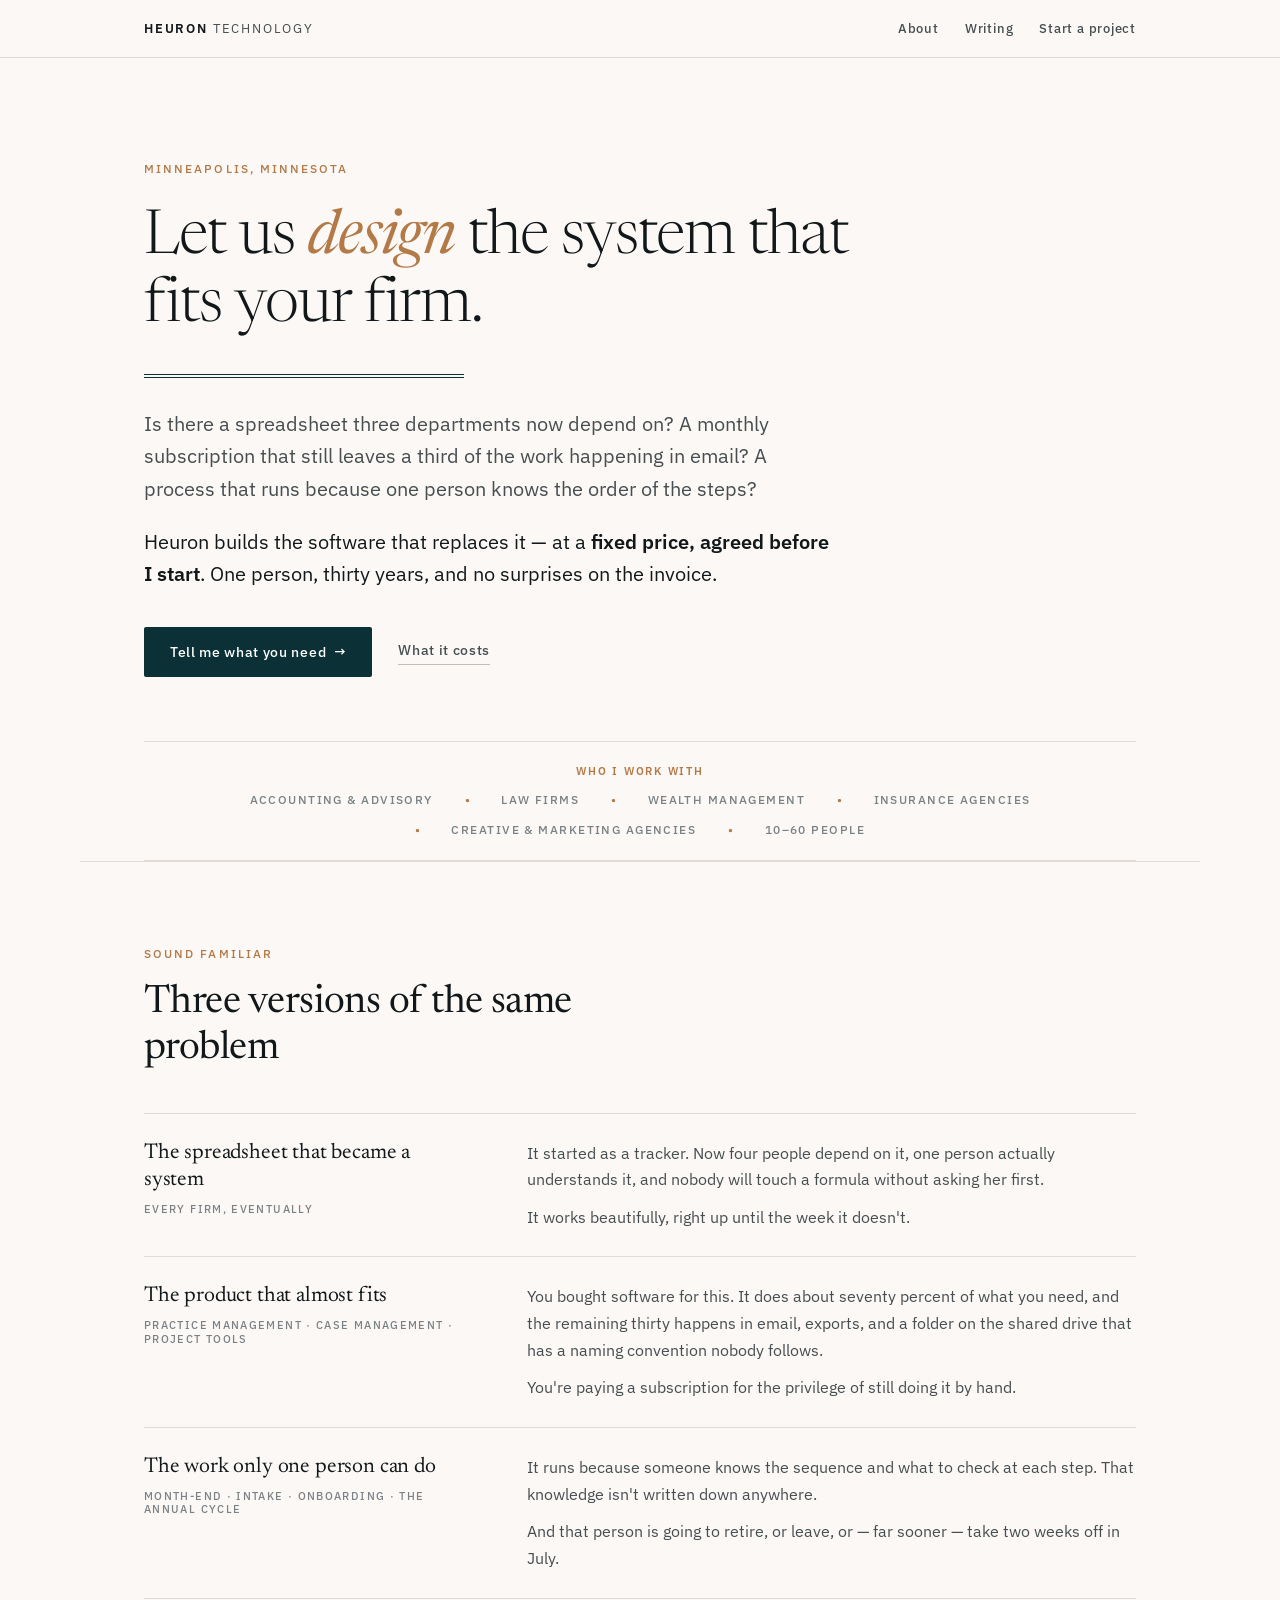
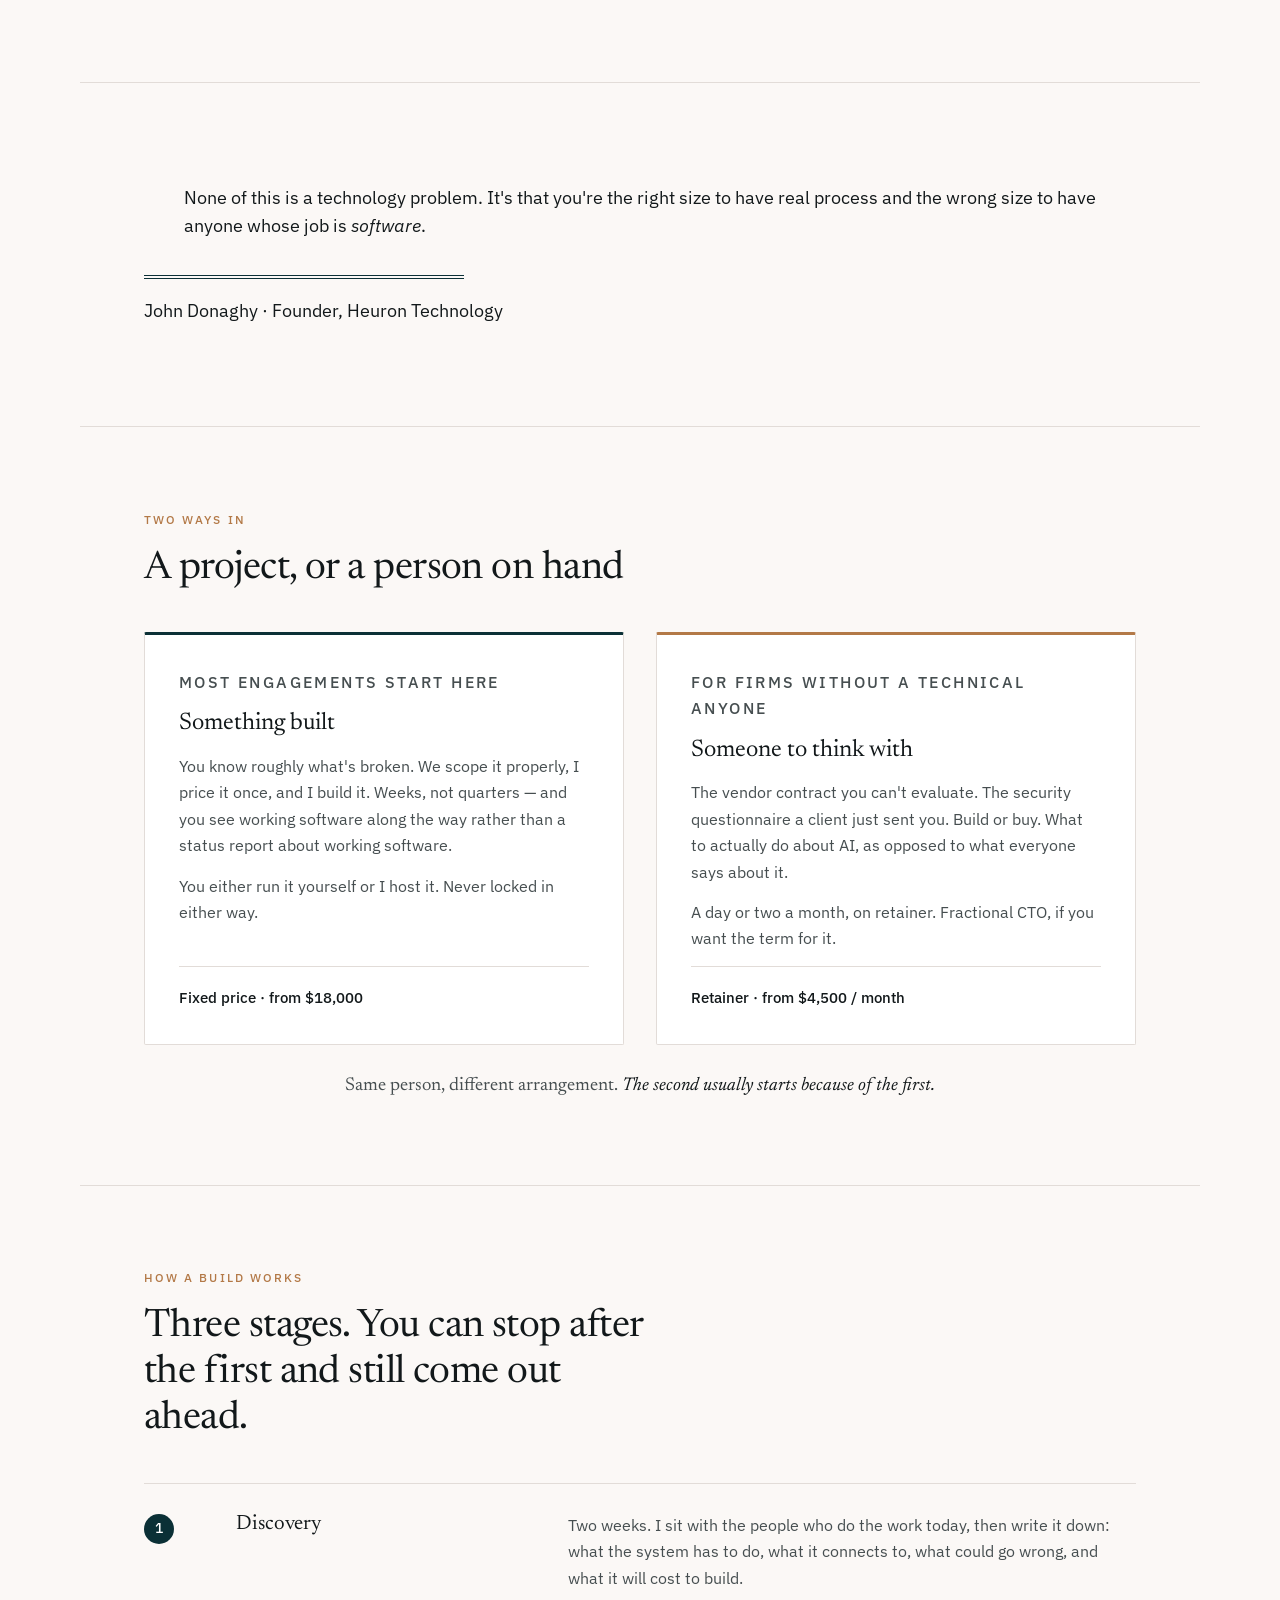
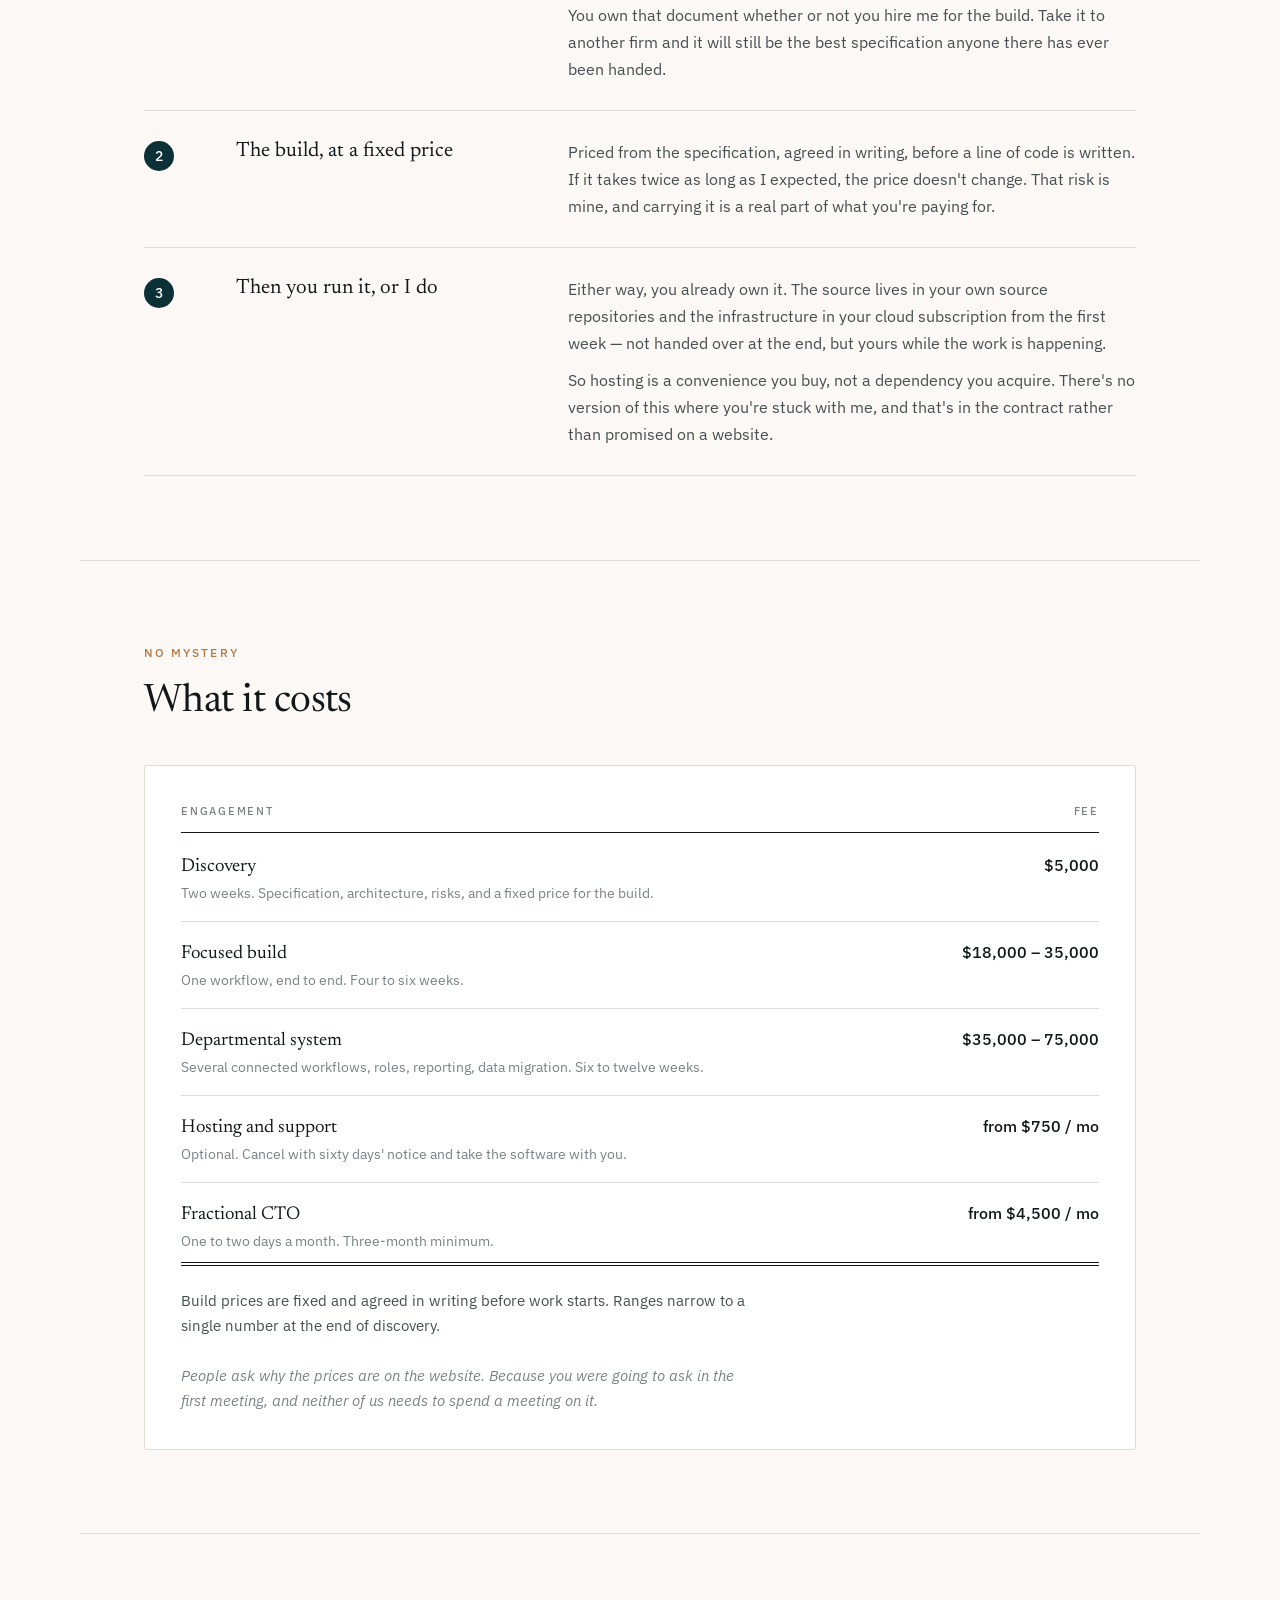
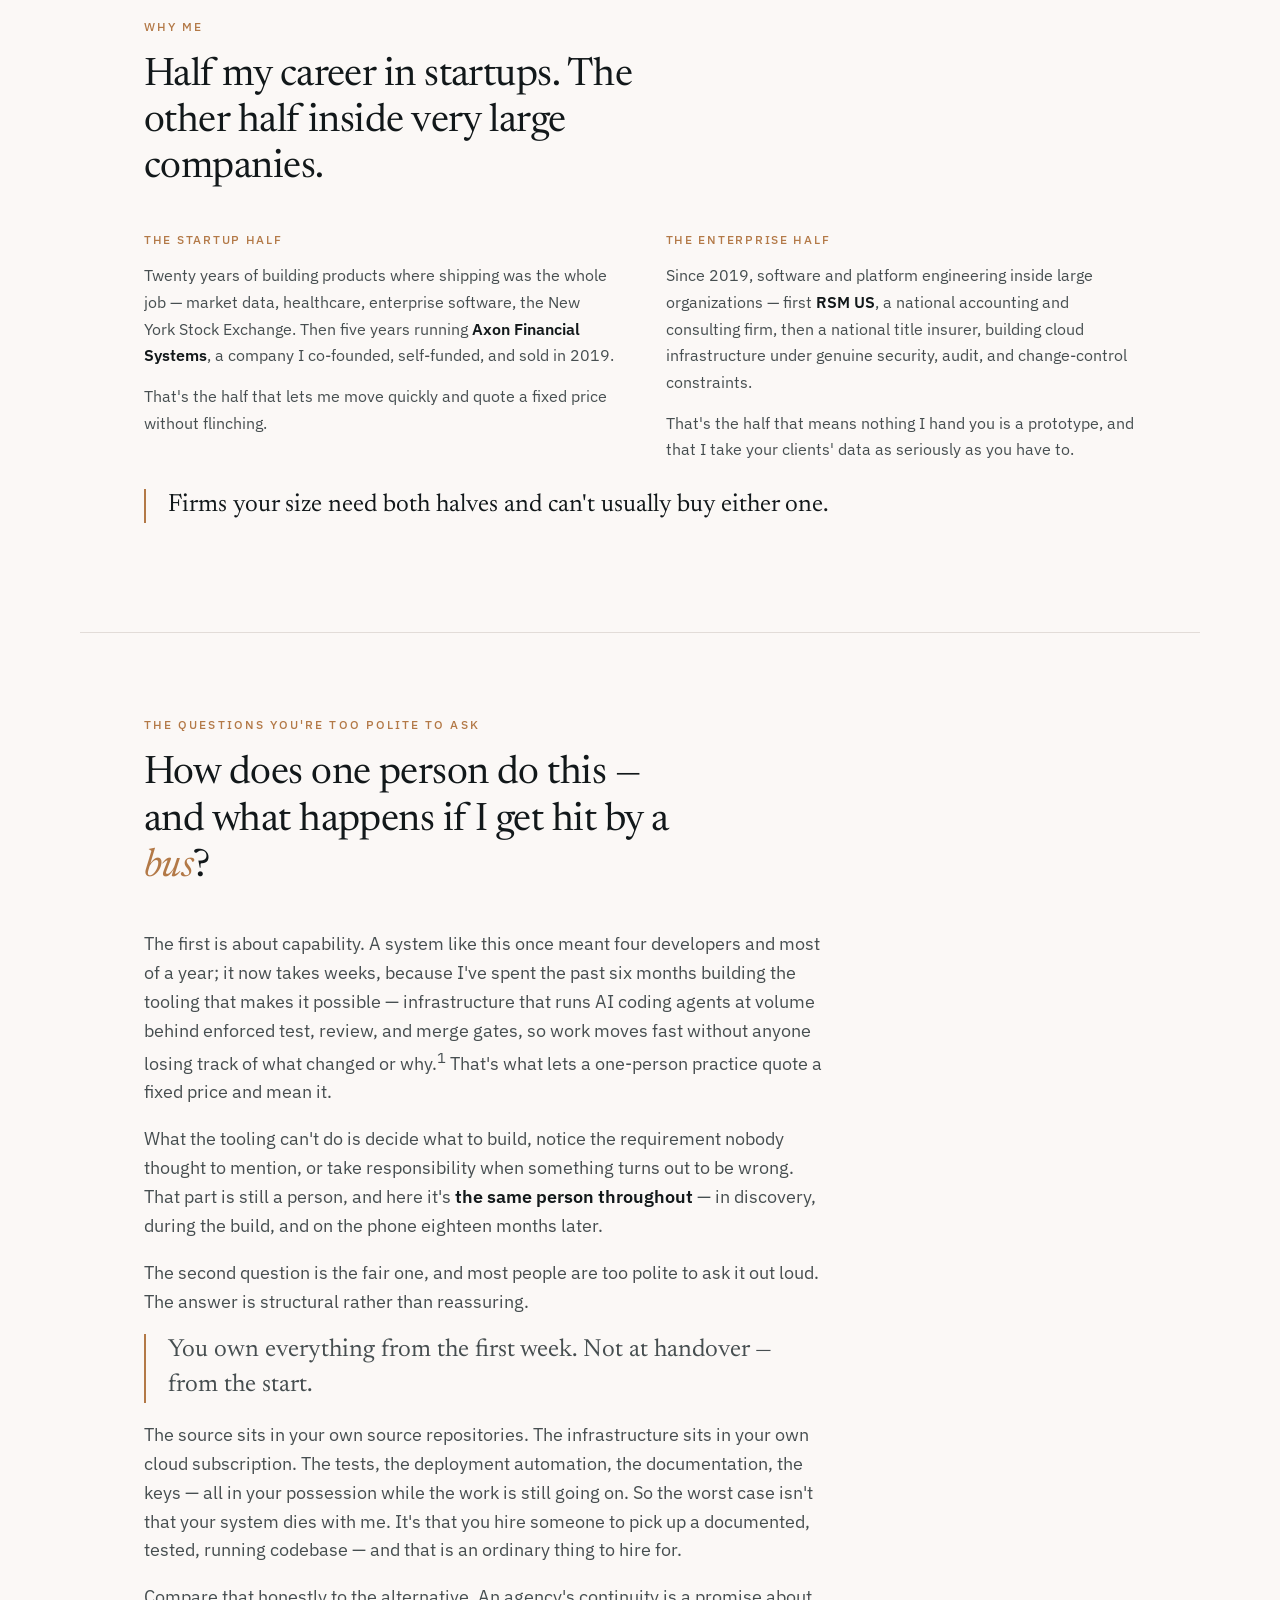
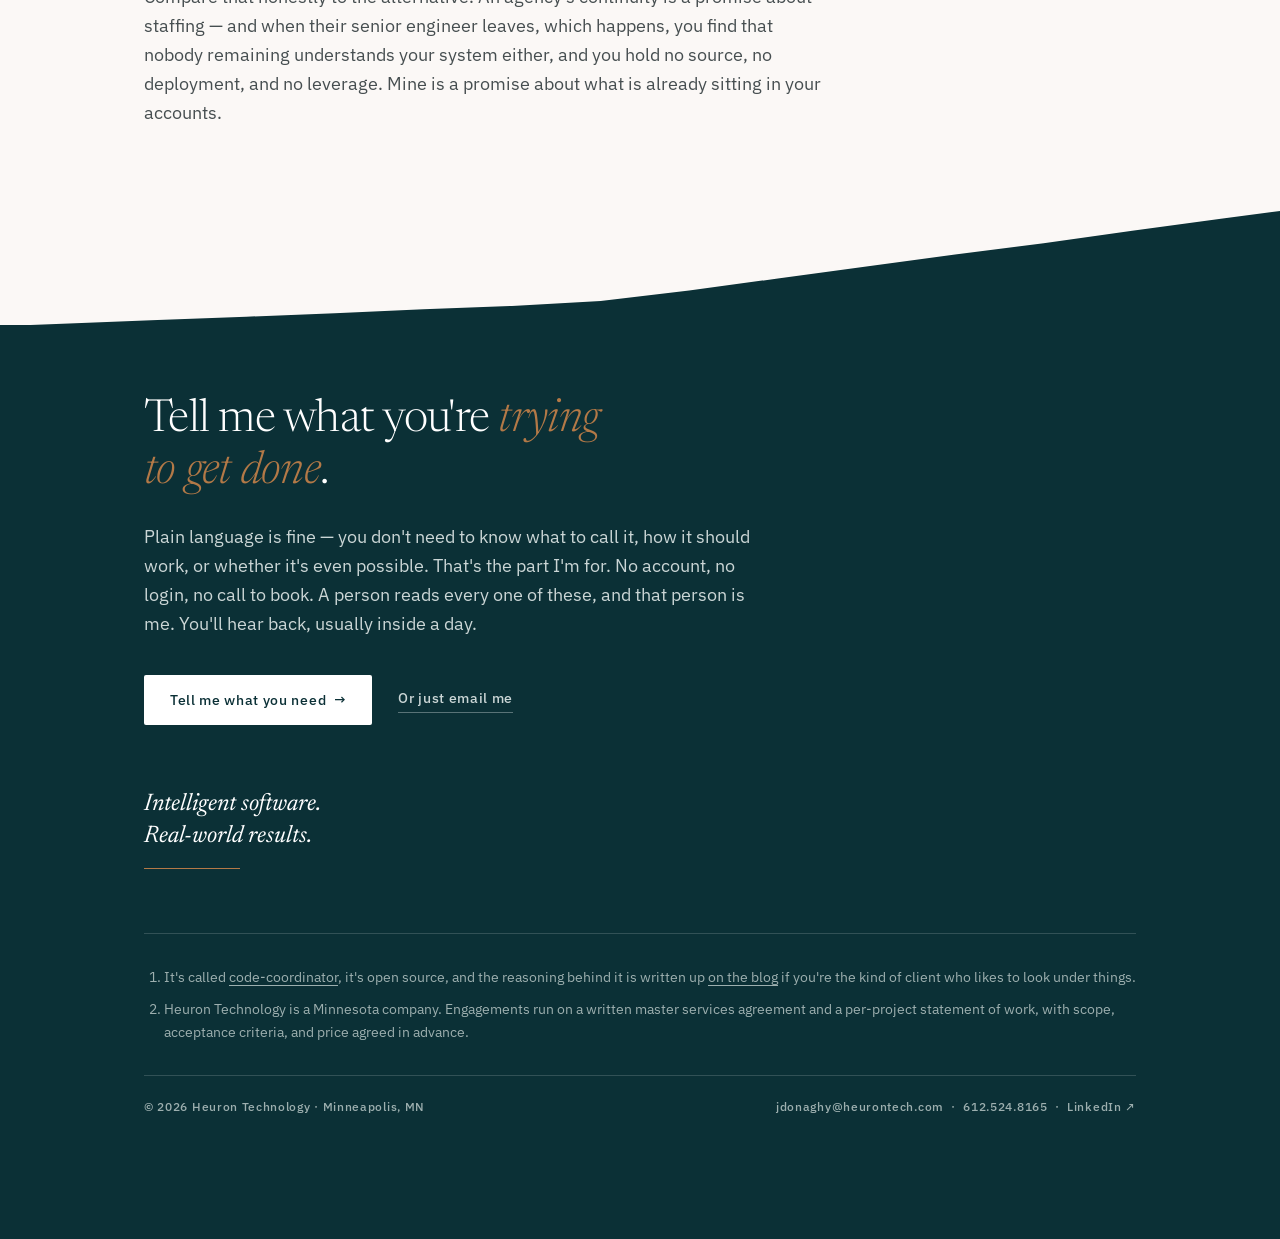
==== commit f722b9cf: "Homepage: fix hero copy, strip layout, and two inaccuracies - Hero headline: "Is your firm running o" ====
--- a/index.html
+++ b/index.html
@@ -79,11 +79,13 @@
 
 /* who it's for strip */
 .strip{border-top:1px solid var(--rule);border-bottom:1px solid var(--rule);
-  padding:20px 0;font-family:var(--sans);font-weight:500;font-size:12px;letter-spacing:.12em;
-  text-transform:uppercase;color:var(--muted);
-  display:flex;gap:10px 32px;flex-wrap:wrap;align-items:center;}
-.strip b{color:var(--ink);font-weight:600;}
-.strip span+span::before{content:"\2022";color:var(--ochre);margin-right:30px;}
+  padding:20px 0;text-align:center;}
+.strip__label{font-family:var(--sans);font-weight:600;font-size:11px;letter-spacing:.16em;
+  text-transform:uppercase;color:var(--ochre);margin:0 0 10px;}
+.strip__list{display:flex;justify-content:center;gap:10px 32px;flex-wrap:wrap;
+  font-family:var(--sans);font-weight:500;font-size:12px;letter-spacing:.12em;
+  text-transform:uppercase;color:var(--muted);}
+.strip__list span+span::before{content:"\2022";color:var(--ochre);margin-right:30px;}
 
 /* sections */
 .sec{border-top:1px solid var(--rule);padding-block:clamp(46px,6.5vw,84px);}
@@ -221,7 +223,7 @@
   .line{grid-template-columns:1fr;}
   .line__fig{grid-row:auto;grid-column:1;margin-top:7px;}
   .navlinks{gap:18px;}
-  .strip{font-size:11px;gap:8px 20px;}
+  .strip__list{font-size:11px;gap:8px 20px;}
 }
 @media (prefers-reduced-motion:reduce){*{animation:none !important;transition:none !important;}}
 </style>
@@ -244,7 +246,7 @@
   <!-- HERO -->
   <section class="hero wrap">
     <p class="eyebrow">Minneapolis, Minnesota</p>
-    <h1>Is your firm running on a system nobody ever actually <em>designed</em>?</h1>
+    <h1>Let us <em>design</em> the system that fits your firm.</h1>
     <hr class="dbl">
     <p class="lede">Is there a spreadsheet three departments now depend on? A monthly subscription that still leaves a third of the work happening in email? A process that runs because one person knows the order of the steps?</p>
     <p class="lede lede--answer">Heuron builds the software that replaces it — at a <strong>fixed price, agreed before I start</strong>. One person, thirty years, and no surprises on the invoice.</p>
@@ -256,13 +258,15 @@
 
   <div class="wrap">
     <div class="strip">
-      <span><b>Who I work with</b></span>
-      <span>Accounting &amp; advisory</span>
-      <span>Law firms</span>
-      <span>Wealth management</span>
-      <span>Insurance agencies</span>
-      <span>Creative &amp; marketing agencies</span>
-      <span>10–60 people</span>
+      <p class="strip__label">Who I work with</p>
+      <div class="strip__list">
+        <span>Accounting &amp; advisory</span>
+        <span>Law firms</span>
+        <span>Wealth management</span>
+        <span>Insurance agencies</span>
+        <span>Creative &amp; marketing agencies</span>
+        <span>10–60 people</span>
+      </div>
     </div>
   </div>
 
@@ -346,7 +350,7 @@
       <div class="step">
         <h3>Then you run it, or I do</h3>
         <div>
-          <p>Either way, you already own it. The source lives in your GitHub organisation and the infrastructure in your cloud subscription from the first week — not handed over at the end, but yours while the work is happening.</p>
+          <p>Either way, you already own it. The source lives in your own source repositories and the infrastructure in your cloud subscription from the first week — not handed over at the end, but yours while the work is happening.</p>
           <p>So hosting is a convenience you buy, not a dependency you acquire. There's no version of this where you're stuck with me, and that's in the contract rather than promised on a website.</p>
         </div>
       </div>
@@ -413,11 +417,11 @@
     <p class="sec__eyebrow">The questions you're too polite to ask</p>
     <h2>How does one person do this — and what happens if I get hit by a <em>bus</em>?</h2>
     <div class="prose">
-      <p>The first is about capability. A system like this once meant four developers and most of a year; it now takes weeks, because I've spent two years building the tooling that makes it possible — infrastructure that runs AI coding agents at volume behind enforced test, review, and merge gates, so work moves fast without anyone losing track of what changed or why.<sup>1</sup> That's what lets a one-person practice quote a fixed price and mean it.</p>
+      <p>The first is about capability. A system like this once meant four developers and most of a year; it now takes weeks, because I've spent the past six months building the tooling that makes it possible — infrastructure that runs AI coding agents at volume behind enforced test, review, and merge gates, so work moves fast without anyone losing track of what changed or why.<sup>1</sup> That's what lets a one-person practice quote a fixed price and mean it.</p>
       <p>What the tooling can't do is decide what to build, notice the requirement nobody thought to mention, or take responsibility when something turns out to be wrong. That part is still a person, and here it's <strong>the same person throughout</strong> — in discovery, during the build, and on the phone eighteen months later.</p>
       <p>The second question is the fair one, and most people are too polite to ask it out loud. The answer is structural rather than reassuring.</p>
       <p class="pull">You own everything from the first week. Not at handover — from the start.</p>
-      <p>The source sits in your own GitHub organisation. The infrastructure sits in your own cloud subscription. The tests, the deployment automation, the documentation, the keys — all in your possession while the work is still going on. So the worst case isn't that your system dies with me. It's that you hire someone to pick up a documented, tested, running codebase — and that is an ordinary thing to hire for.</p>
+      <p>The source sits in your own source repositories. The infrastructure sits in your own cloud subscription. The tests, the deployment automation, the documentation, the keys — all in your possession while the work is still going on. So the worst case isn't that your system dies with me. It's that you hire someone to pick up a documented, tested, running codebase — and that is an ordinary thing to hire for.</p>
       <p>Compare that honestly to the alternative. An agency's continuity is a promise about staffing — and when their senior engineer leaves, which happens, you find that nobody remaining understands your system either, and you hold no source, no deployment, and no leverage. Mine is a promise about what is already sitting in your accounts.</p>
     </div>
   </section>
